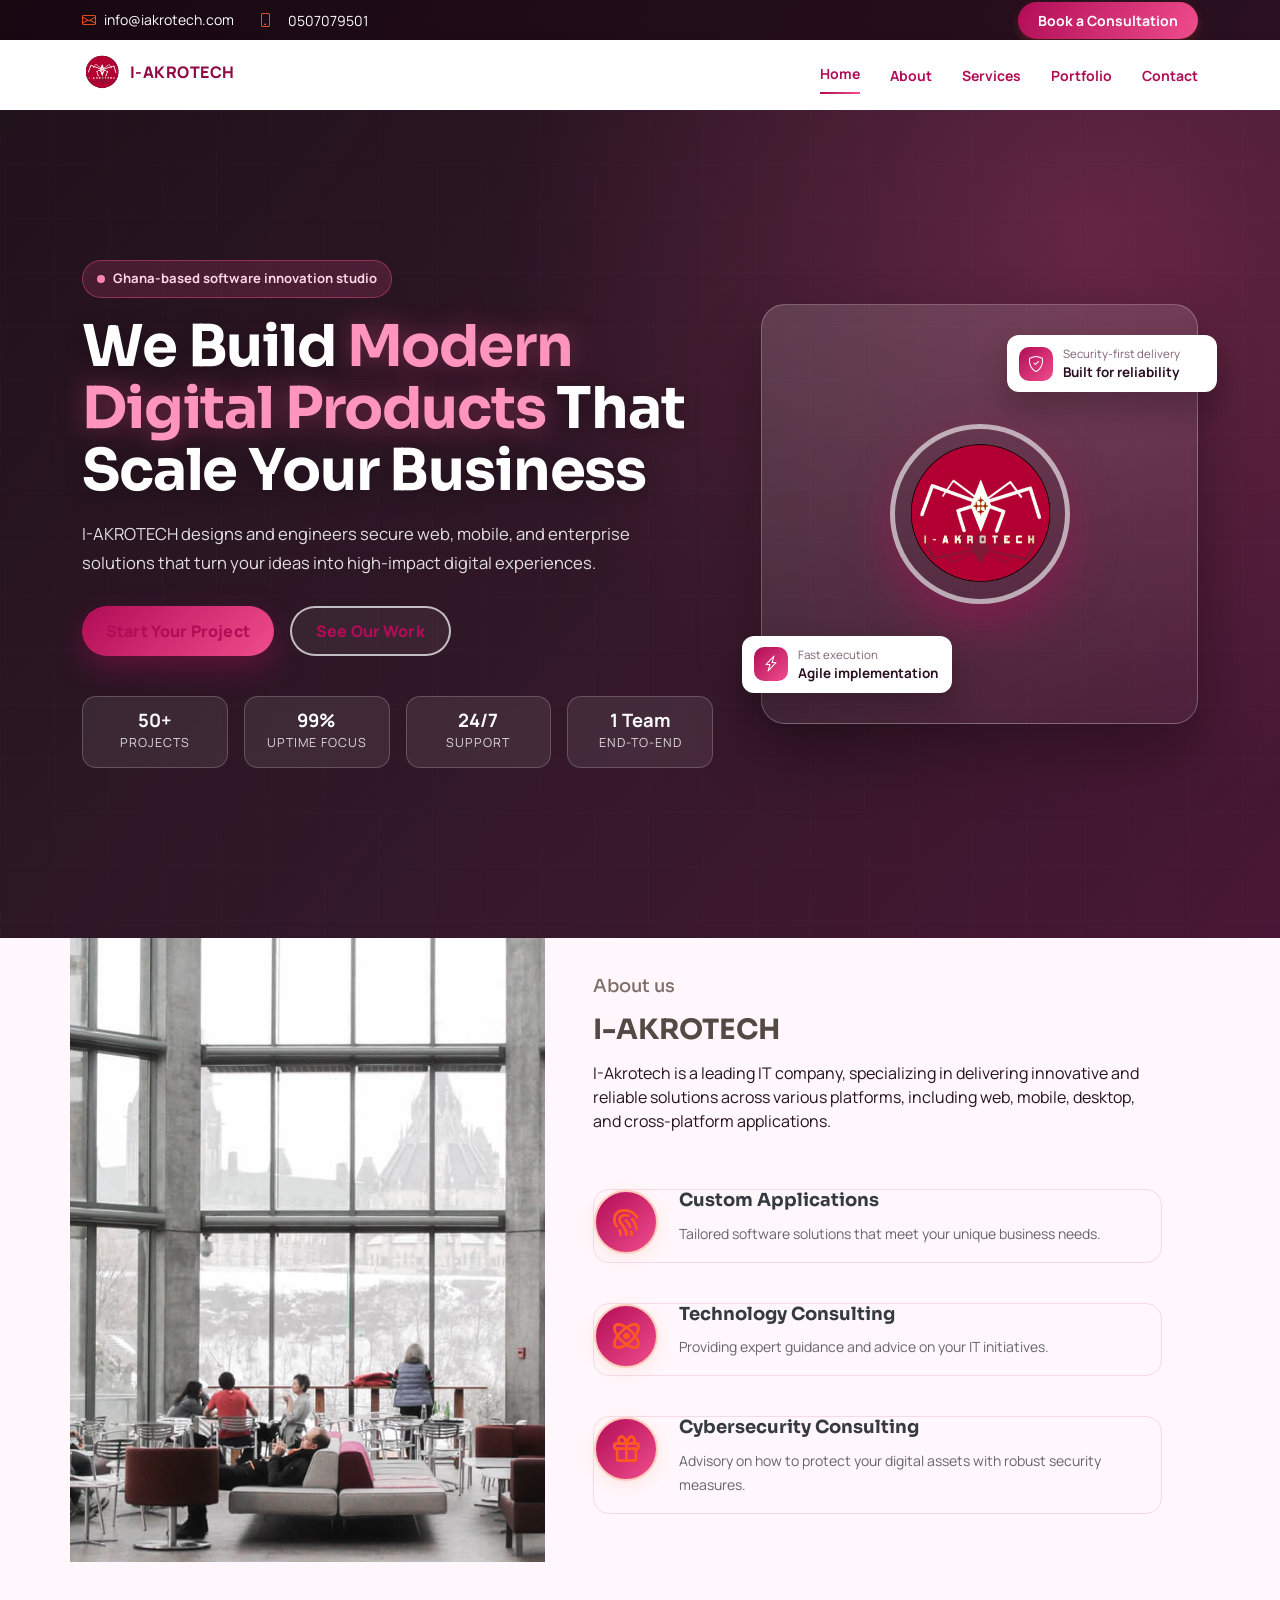
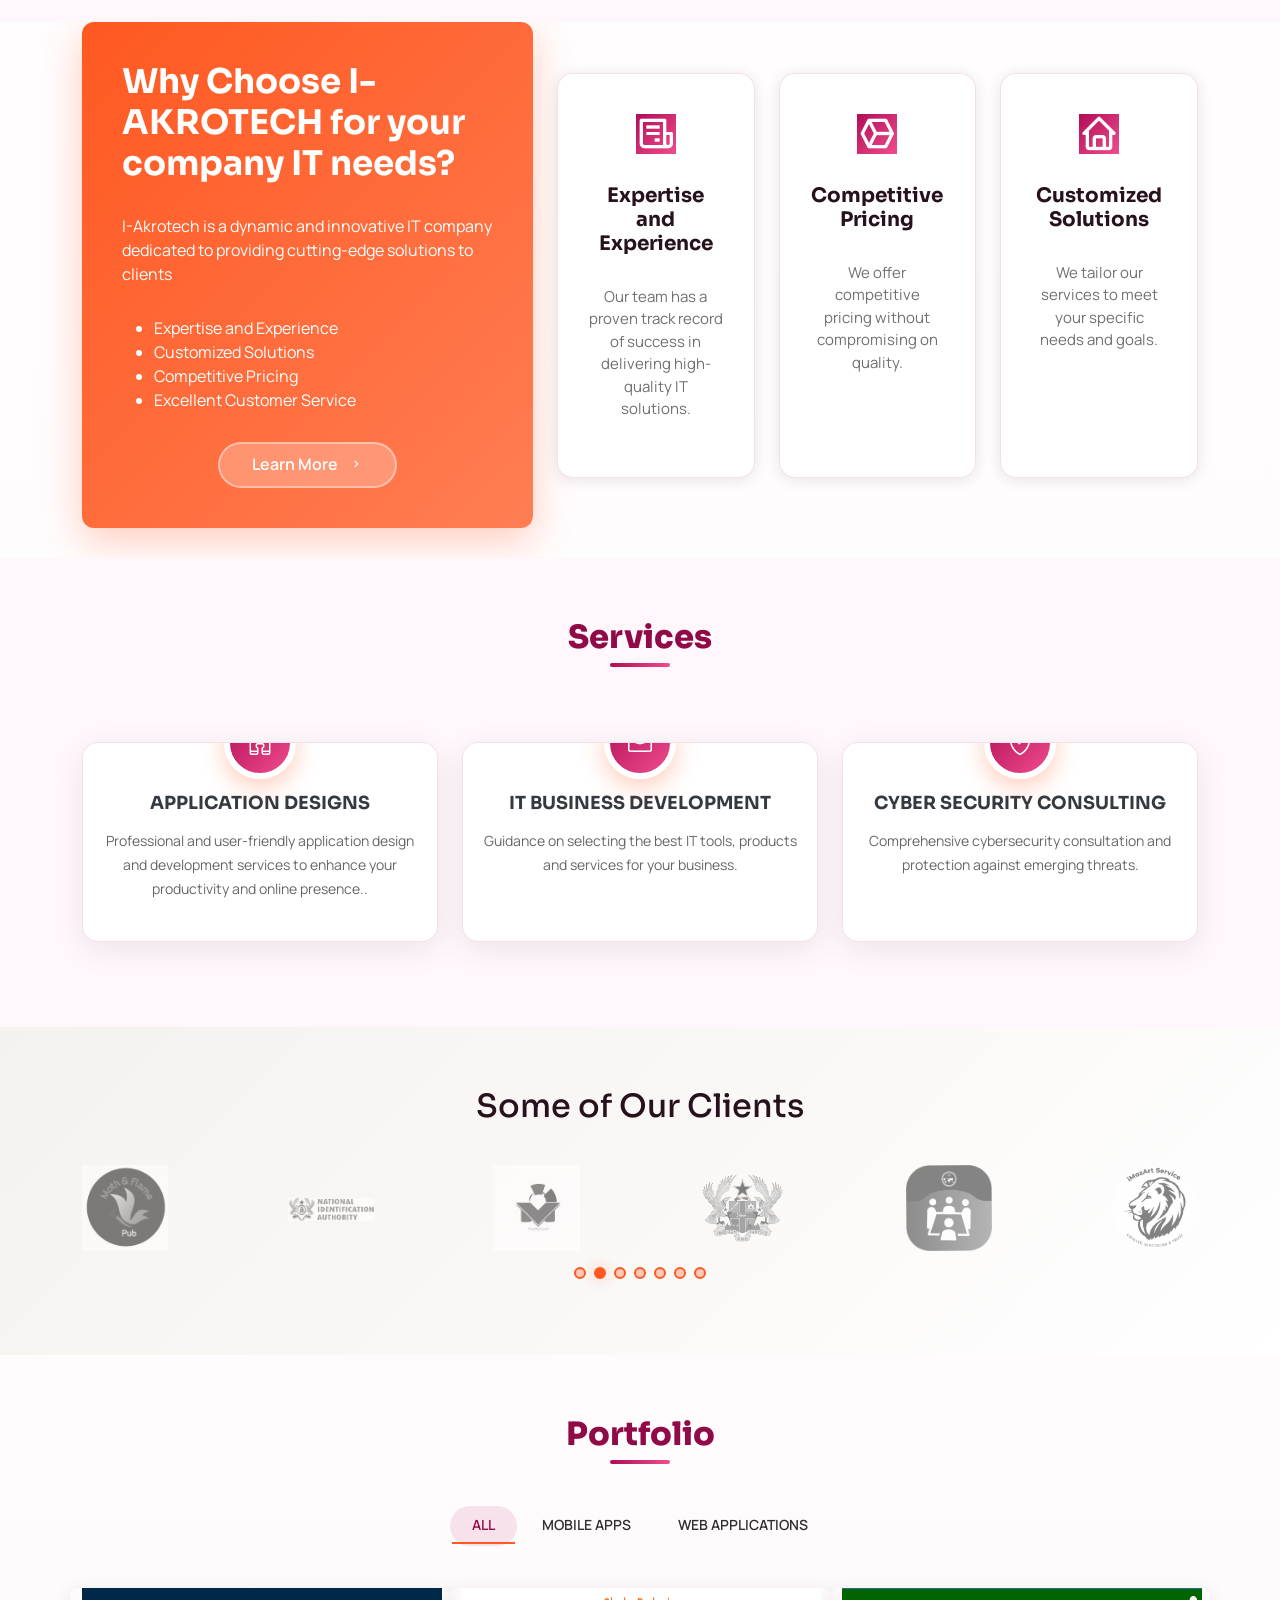
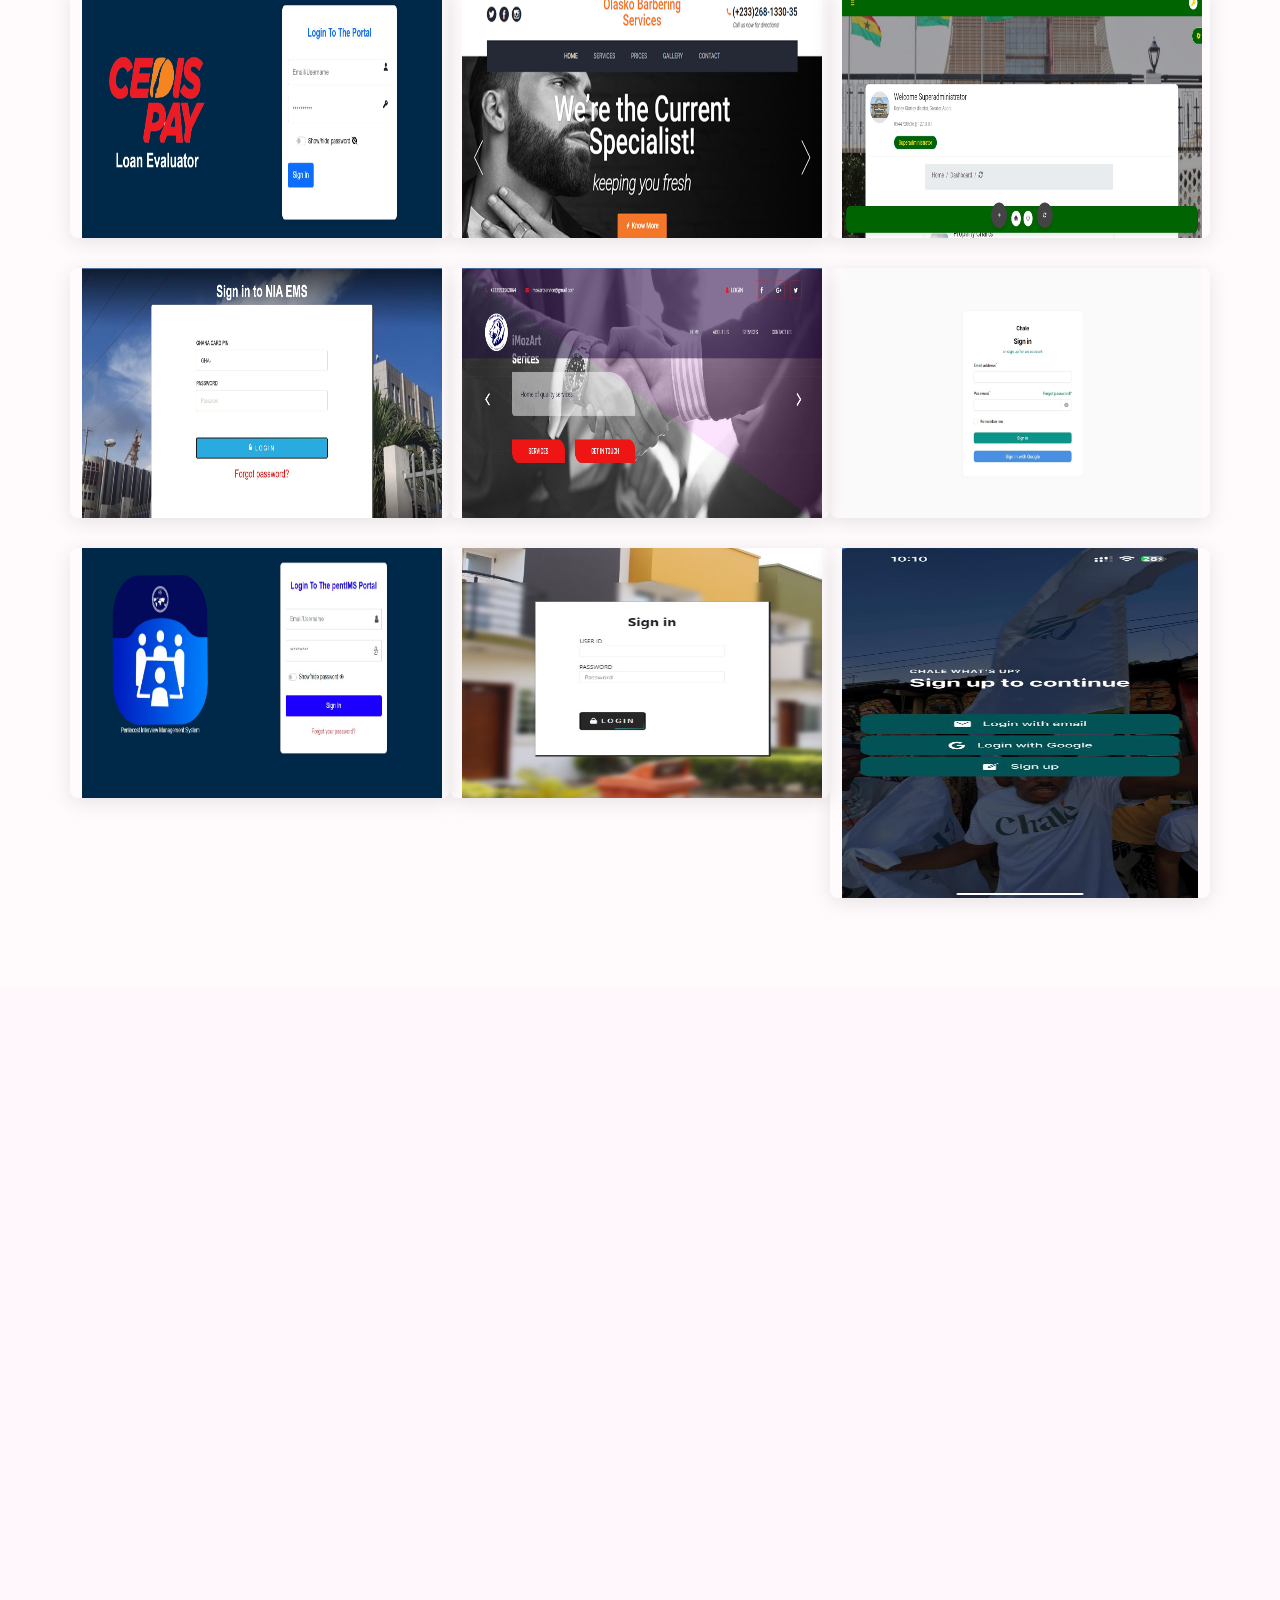
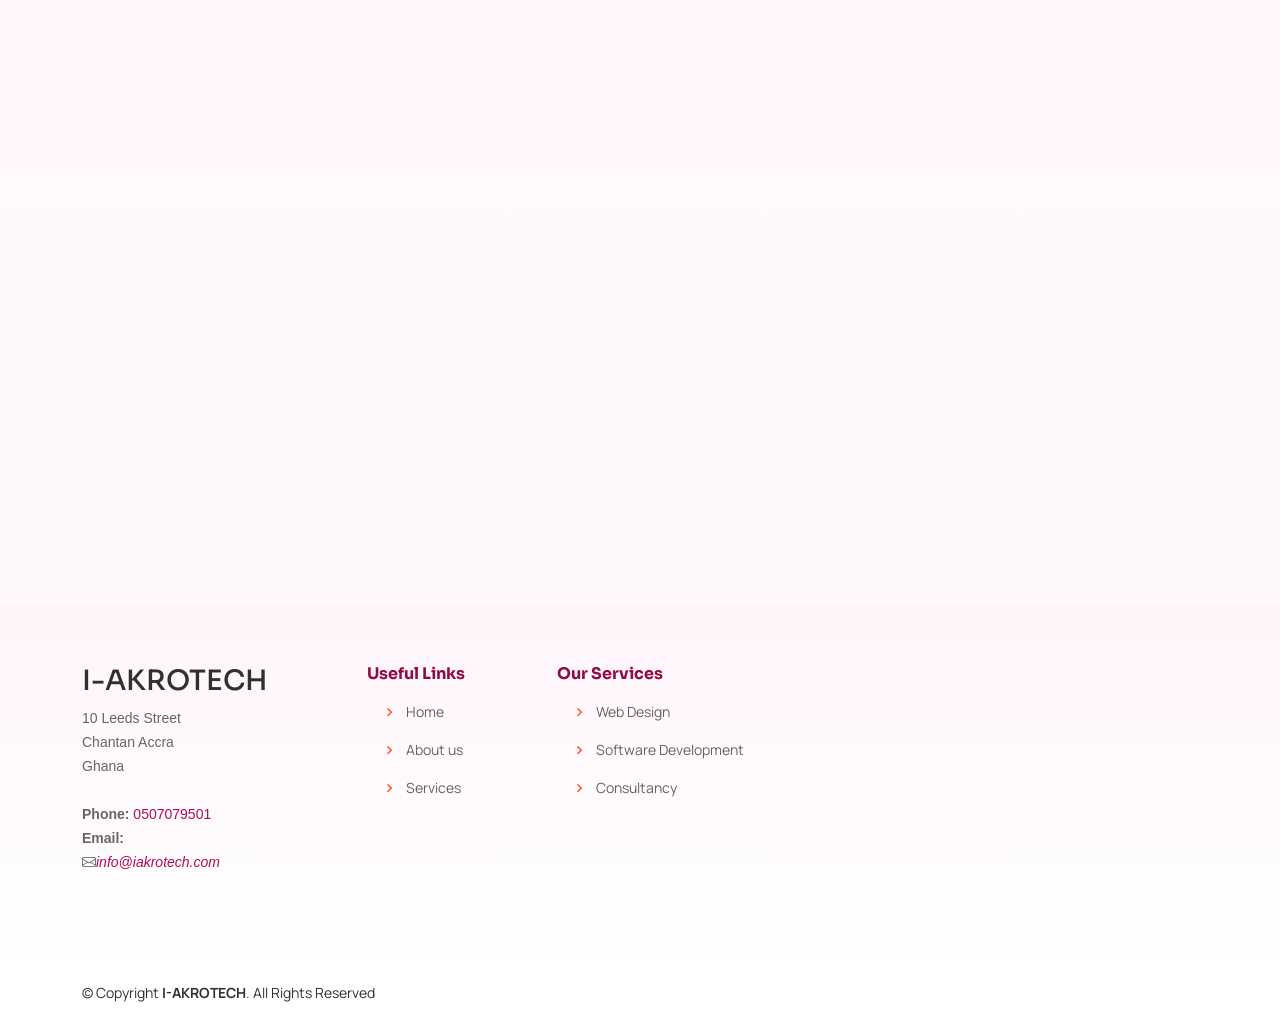
==== index.html @ 9f6668fe "branding upgrade" ====
<!DOCTYPE html>
<html lang="en">

<head>
  <meta charset="utf-8">
  <meta content="width=device-width, initial-scale=1.0" name="viewport">

  <title>I-AKROTECH LTD - Index</title>
  <meta content="" name="description">
  <meta content="" name="keywords">

  <!-- Favicons -->
  <link href="assets/img/favicon.png" rel="icon">
  <link href="assets/img/apple-touch-icon.png" rel="apple-touch-icon">

  <!-- Google Fonts -->
  <link rel="preconnect" href="https://fonts.googleapis.com">
  <link rel="preconnect" href="https://fonts.gstatic.com" crossorigin>
  <link href="https://fonts.googleapis.com/css2?family=Manrope:wght@400;500;600;700;800&family=Sora:wght@500;600;700;800&display=swap" rel="stylesheet">

  <!-- Vendor CSS Files -->
  <link href="assets/vendor/aos/aos.css" rel="stylesheet">
  <link href="assets/vendor/bootstrap/css/bootstrap.min.css" rel="stylesheet">
  <link href="assets/vendor/bootstrap-icons/bootstrap-icons.css" rel="stylesheet">
  <link href="assets/vendor/boxicons/css/boxicons.min.css" rel="stylesheet">
  <link href="assets/vendor/glightbox/css/glightbox.min.css" rel="stylesheet">
  <link href="assets/vendor/swiper/swiper-bundle.min.css" rel="stylesheet">

  <!-- Template Main CSS File -->
  <link href="assets/css/style.css?v=20260514" rel="stylesheet">

  <!-- =======================================================
  * Template Name: Flexor - v4.7.0
  * Template URL: https://bootstrapmade.com/flexor-free-multipurpose-bootstrap-template/
  * Author: BootstrapMade.com
  * License: https://bootstrapmade.com/license/
  ======================================================== -->
</head>

<body class="brand-theme">

  <!-- ======= Top Bar ======= -->
  <section id="topbar" class="d-flex align-items-center">
    <div class="container d-flex justify-content-center justify-content-md-between">
      <div class="contact-info d-flex align-items-center">
        <i class="bi bi-envelope d-flex align-items-center"><a href="mailto:info@iakrotech.com">info@iakrotech.com</a></i>
        <i class="bi bi-phone d-flex align-items-center ms-4"><span><a href="tel:0507079501">0507079501</a></span></i>
      </div>

      <div class="cta d-none d-md-flex align-items-center">
        <a href="#contact" class="scrollto">Book a Consultation</a>
      </div>
    </div>
  </section>

  <!-- ======= Header ======= -->
  <header id="header" class="d-flex align-items-center">
    <div class="container d-flex align-items-center justify-content-between">

      <div class="logo">
       <!--  <h1><a href="index.html">I-AKROTECH</a></h1> -->
        <!-- Uncomment below if you prefer to use an image logo -->
         <a href="index.html"><img src="assets/img/logo.png" alt="" class="img-fluid"> I-AKROTECH</a>
      </div>

      <nav id="navbar" class="navbar">
        <ul>
          <li><a class="nav-link scrollto active" href="#hero">Home</a></li>
          <li><a class="nav-link scrollto" href="#about">About</a></li>
          <li><a class="nav-link scrollto" href="#services">Services</a></li>
          <li><a class="nav-link scrollto " href="#portfolio">Portfolio</a></li>
         <!--  <li><a class="nav-link scrollto" href="#pricing">Pricing</a></li> -->
          <!-- <li><a href="blog.html">Blog</a></li> -->
          <!-- <li class="dropdown"><a href="#"><span>Drop Down</span> <i class="bi bi-chevron-down"></i></a>
            <ul>
              <li><a href="#">Drop Down 1</a></li>
              <li class="dropdown"><a href="#"><span>Deep Drop Down</span> <i class="bi bi-chevron-right"></i></a>
                <ul>
                  <li><a href="#">Deep Drop Down 1</a></li>
                  <li><a href="#">Deep Drop Down 2</a></li>
                  <li><a href="#">Deep Drop Down 3</a></li>
                  <li><a href="#">Deep Drop Down 4</a></li>
                  <li><a href="#">Deep Drop Down 5</a></li>
                </ul>
              </li>
              <li><a href="#">Drop Down 2</a></li>
              <li><a href="#">Drop Down 3</a></li>
              <li><a href="#">Drop Down 4</a></li>
            </ul>
          </li> -->
          <li><a class="nav-link scrollto" href="#contact">Contact</a></li>
        </ul>
        <i class="bi bi-list mobile-nav-toggle"></i>
      </nav><!-- .navbar -->

    </div>
  </header><!-- End Header -->

  <!-- ======= Hero Section ======= -->
  <section id="hero" class="hero-modern d-flex align-items-center">
    <div class="hero-grid"></div>
    <div class="container position-relative">
      <div class="row align-items-center g-5">
        <div class="col-lg-7" data-aos="fade-right" data-aos-duration="900">
          <span class="hero-badge"><span class="pulse-dot"></span> Ghana-based software innovation studio</span>
          <h1>We Build <span>Modern Digital Products</span> That Scale Your Business</h1>
          <p>
            I-AKROTECH designs and engineers secure web, mobile, and enterprise solutions that turn your ideas into high-impact digital experiences.
          </p>
          <div class="hero-actions d-flex flex-wrap gap-3">
            <a href="#contact" class="btn-hero btn-hero-primary scrollto">Start Your Project</a>
            <a href="#portfolio" class="btn-hero btn-hero-outline scrollto">See Our Work</a>
          </div>
          <div class="hero-stats row g-3 mt-4">
            <div class="col-6 col-md-3">
              <div class="hero-stat-card">
                <strong>50+</strong>
                <span>Projects</span>
              </div>
            </div>
            <div class="col-6 col-md-3">
              <div class="hero-stat-card">
                <strong>99%</strong>
                <span>Uptime Focus</span>
              </div>
            </div>
            <div class="col-6 col-md-3">
              <div class="hero-stat-card">
                <strong>24/7</strong>
                <span>Support</span>
              </div>
            </div>
            <div class="col-6 col-md-3">
              <div class="hero-stat-card">
                <strong>1 Team</strong>
                <span>End-to-End</span>
              </div>
            </div>
          </div>
        </div>
        <div class="col-lg-5" data-aos="fade-left" data-aos-duration="900" data-aos-delay="100">
          <div class="hero-visual">
            <img src="assets/img/logo.png" alt="I-AKROTECH Logo" class="hero-logo">
            <div class="hero-visual-card card-a">
              <i class="bi bi-shield-check"></i>
              <div>
                <small>Security-first delivery</small>
                <strong>Built for reliability</strong>
              </div>
            </div>
            <div class="hero-visual-card card-b">
              <i class="bi bi-lightning-charge"></i>
              <div>
                <small>Fast execution</small>
                <strong>Agile implementation</strong>
              </div>
            </div>
          </div>
        </div>
      </div>
    </div>
  </section><!-- End Hero -->

  <main id="main">

  <div class="hero-spacer"></div>
  <!-- ======= About Section ======= -->
  <section id="about" class="about section-bg">
      <div class="container">

        <div class="row">
          <div class="col-xl-5 col-lg-6 video-box d-flex justify-content-center align-items-stretch position-relative" data-aos="fade-right">
            <a href="javascript:void()" ></a>
          </div>

          <div class="col-xl-7 col-lg-6 icon-boxes d-flex flex-column align-items-stretch justify-content-center py-5 px-lg-5">
            <h4 data-aos="fade-up">About us</h4>
            <h3 data-aos="fade-up">I-AKROTECH</h3>
            <p data-aos="fade-up">I-Akrotech is a leading IT company, specializing in delivering innovative and reliable solutions across various platforms, including web, mobile, desktop, and cross-platform applications.
            </p>

            <div class="icon-box" data-aos="fade-up">
              <div class="icon"><i class="bx bx-fingerprint"></i></div>
              <h4 class="title"><a href="">Custom Applications</a></h4>
              <p class="description">Tailored software solutions that meet your unique business needs.</p>
            </div>

            <div class="icon-box" data-aos="fade-up" data-aos-delay="100">
              <div class="icon"><i class="bx bx-atom"></i></div>
              <h4 class="title"><a href="">Technology Consulting</a></h4>
              <p class="description">Providing expert guidance and advice on your IT initiatives.</p>
            </div>

            <div class="icon-box" data-aos="fade-up" data-aos-delay="200">
              <div class="icon"><i class="bx bx-gift"></i></div>
              <h4 class="title"><a href="">Cybersecurity Consulting</a></h4>
              <p class="description">Advisory on how to protect your digital assets with robust security measures.</p>
            </div>

            

          </div>
        </div>

      </div>
    </section><!-- End About Section -->

    <!-- ======= Why Us Section ======= -->
    <section id="why-us" class="why-us">
      <div class="container">

        <div class="row">
          <div class="col-xl-5 col-lg-6" data-aos="fade-up">
            <div class="content">
              <h3>Why Choose I-AKROTECH for your company IT needs?</h3>
              <p>
                I-Akrotech is a dynamic and innovative IT company dedicated to providing cutting-edge solutions to clients
                <ul>
                  <li>Expertise and Experience</li>
                  <li>Customized Solutions</li>
                  <li>Competitive Pricing</li>
                  <li>Excellent Customer Service</li>
                </ul>
              </p>
              <div class="text-center">
                <a href="#contact" class="more-btn">Learn More <i class="bx bx-chevron-right"></i></a>
              </div>
            </div>
          </div>
          <div class="col-xl-7 col-lg-6 d-flex">
            <div class="icon-boxes d-flex flex-column justify-content-center">
              <div class="row">
                <div class="col-xl-4 d-flex align-items-stretch" data-aos="fade-up" data-aos-delay="100">
                  <div class="icon-box mt-4 mt-xl-0">
                    <i class="bx bx-receipt"></i>
                    <h4>Expertise and Experience</h4>
                    <p>Our team has a proven track record of success in delivering high-quality IT solutions.</p>
                  </div>
                </div>
                <div class="col-xl-4 d-flex align-items-stretch" data-aos="fade-up" data-aos-delay="200">
                  <div class="icon-box mt-4 mt-xl-0">
                    <i class="bx bx-cube-alt"></i>
                    <h4>Competitive Pricing</h4>
                    <p>We offer competitive pricing without compromising on quality.</p>
                  </div>
                </div>
                <div class="col-xl-4 d-flex align-items-stretch" data-aos="fade-up" data-aos-delay="300">
                  <div class="icon-box mt-4 mt-xl-0">
                    <i class="bx bx-home"></i>
                    <h4>Customized Solutions</h4>
                    <p>We tailor our services to meet your specific needs and goals.</p>
                  </div>
                </div>
              </div>
            </div>
          </div>
        </div>

      </div>
    </section><!-- End Why Us Section -->

     <!-- ======= Services Section ======= -->
     <section id="services" class="services section-bg">
      <div class="container">

        <div class="section-title" data-aos="fade-up">
          <h2>Services</h2>
          
        </div>

        <div class="row">

        
        <div class="col-lg-4 col-md-6" data-aos="fade-up" data-aos-delay="500">
            <div class="icon-box">
              <div class="icon"><i class="bi bi-binoculars"></i></div>
              <h4 class="title"><a href="">Application Designs</a></h4>
              <p class="description"> Professional and user-friendly application design and development services to enhance your productivity and online presence.</b>.</p>
            </div>
          </div>
          
          <div class="col-lg-4 col-md-6" data-aos="fade-up" data-aos-delay="200">
            <div class="icon-box">
              <div class="icon"><i class="bi bi-briefcase"></i></div>
              <h4 class="title"><a href="">IT Business Development</a></h4>
             <p class="description">Guidance on selecting the best IT tools, products and services for your business.</p> 
            </div>
          </div>
          
          <div class="col-lg-4 col-md-6" data-aos="fade-up" data-aos-delay="100">
            <div class="icon-box">
              <div class="icon"><i class="bi bi-shield-check"></i></div>
              <h4 class="title"><a href="">Cyber Security Consulting</a></h4>
             <p class="description"> Comprehensive cybersecurity consultation and protection against emerging threats.</p> 
            </div>
          </div>
        </div>

      </div>
    </section><!-- End Services Section -->

    <!-- ======= Clients Section ======= -->
    <section id="clients" class="clients">
      <div class="container" data-aos="fade-up">
        <h2><center>Some of Our Clients</center></h2>
        <div class="clients-slider swiper" >
          <div class="swiper-wrapper align-items-center">
            <div class="swiper-slide"><img src="assets/img/clients/client-1.png" class="img-fluid" alt="Henrys Inn restaurant" title="Henrys Inn restaurant"></div>
            <div class="swiper-slide"><img src="assets/img/clients/client-2.jpg" class="img-fluid" alt="Moth & flame restaurant" title="Moth & flame restaurant"></div>
            <div class="swiper-slide"><img src="assets/img/clients/client-3.png" class="img-fluid" title="NIA" alt="NIA"></div>
            <div class="swiper-slide"><img src="assets/img/clients/client-4.jpg" class="img-fluid" alt="Mushke e-Commerce Platform" title="Mushke e-Commerce Platform"></div>
           <div class="swiper-slide"><img src="assets/img/clients/client-5.png" class="img-fluid" alt="Ministry of works and housing" title="Ministry of works and housing"></div>
             <div class="swiper-slide"><img src="assets/img/clients/client-6.png" class="img-fluid" alt="Church of pentecost" title="Church of pentecost"></div>
            <div class="swiper-slide"><img src="assets/img/clients/client-7.png" class="img-fluid" alt="" title="imozart services"></div>
            
          </div>
          <div class="swiper-pagination"></div>
        </div>

      </div>
    </section><!-- End Clients Section -->

   

    <!-- ======= Portfolio Section ======= -->
    <section id="portfolio" class="portfolio">
      <div class="container">

        <div class="section-title">
          <h2 data-aos="fade-up">Portfolio</h2>
         <!--  <p data-aos="fade-up">Magnam dolores commodi suscipit. Necessitatibus eius consequatur ex aliquid fuga eum quidem. Sit sint consectetur velit. Quisquam quos quisquam cupiditate. Et nemo qui impedit suscipit alias ea. Quia fugiat sit in iste officiis commodi quidem hic quas.</p> -->
        </div>

        <div class="row" data-aos="fade-up" data-aos-delay="100">
          <div class="col-lg-12 d-flex justify-content-center">
            <ul id="portfolio-flters">
              <li data-filter="*" class="filter-active">All</li>
              <li data-filter=".filter-app">Mobile Apps</li>
              <li data-filter=".filter-web">Web Applications</li>
            </ul>
          </div>
        </div>

        <div class="row portfolio-container" data-aos="fade-up" data-aos-delay="200">

          <div class="col-lg-4 col-md-6 portfolio-item filter-web" >
            <img src="assets/img/portfolio/cedispay.jpg" alt="" style="height: 250px;width: 360px;">
            <div class="portfolio-info">
              <h4>Cedis Pay Loan Evaluation System</h4>
              <p>Web</p>
              <a href="assets/img/portfolio/cedispay2.jpg" data-gallery="portfolioGallery" class="portfolio-lightbox preview-link" title="Cedis Pay Loan Evaluation System"><i class="bx bx-plus"></i></a>
              
            </div>
          </div>

          <div class="col-lg-4 col-md-6 portfolio-item filter-web">
            <img src="assets/img/portfolio/Olasko.png" alt="" style="height: 250px;width: 360px;">
            <div class="portfolio-info">
              <h4>Olasko Barbering shop</h4>
              <p>Web</p>
              <a href="assets/img/portfolio/Olasko.png" data-gallery="portfolioGallery" class="portfolio-lightbox preview-link" title="Olasko Barbering shop"><i class="bx bx-plus"></i></a>
              <a href="https://i-akrotech.github.io/cleanshave/" class="details-link" title="More Details"><i class="bx bx-link"></i></a>
            </div>
          </div>

          <div class="col-lg-4 col-md-6 portfolio-item filter-web">
            <img src="assets/img/portfolio/gobis2.jpg" alt="" style="height: 250px;width: 360px;">
            <div class="portfolio-info">
              <h4>Government Building Inventory System</h4>
              <p>Web</p>
              <a href="assets/img/portfolio/gobis.jpg" data-gallery="portfolioGallery" class="portfolio-lightbox preview-link" title="Government Building Inventory System"><i class="bx bx-plus"></i></a>
              
            </div>
          </div>

          <div class="col-lg-4 col-md-6 portfolio-item filter-web">
            <img src="assets/img/portfolio/nia.jpg" alt="" style="height: 250px;width: 360px;">
            <div class="portfolio-info">
              <h4>NIA Enterprise Management System</h4>
              <p>Web</p>
              <a href="assets/img/portfolio/nia2.jpg" data-gallery="portfolioGallery" class="portfolio-lightbox preview-link" title="NIA Enterprise Management System"><i class="bx bx-plus"></i></a>
              
            </div>
          </div>

          <div class="col-lg-4 col-md-6 portfolio-item filter-web">
            <img src="assets/img/portfolio/imozart.jpg" alt="" style="height: 250px;width: 360px;">
            <div class="portfolio-info">
              <h4>iMozArt Services</h4>
              <p>Web</p>
              <a href="assets/img/portfolio/imozart.jpg" data-gallery="portfolioGallery" class="portfolio-lightbox preview-link" title="Card 2"><i class="bx bx-plus"></i></a>
              
            </div>
          </div>

          <div class="col-lg-4 col-md-6 portfolio-item filter-web">
            <img src="assets/img/portfolio/chaleweb.jpeg" alt="" style="height: 250px;width: 360px;">
            <div class="portfolio-info">
              <h4>Chale Event Management App</h4>
              <p>Web</p>
              <a href="assets/img/portfolio/chaleweb2.jpeg" data-gallery="portfolioGallery" class="portfolio-lightbox preview-link" title="Chale Event Management App"><i class="bx bx-plus"></i></a>
              
            </div>
          </div>


          <div class="col-lg-4 col-md-6 portfolio-item filter-web">
            <img src="assets/img/portfolio/cop.jpg" alt="" style="height: 250px;width: 360px;">
            <div class="portfolio-info">
              <h4>Pentecost Interview Management System</h4>
              <p>Web</p>
              <a href="assets/img/portfolio/cop.jpg" data-gallery="portfolioGallery" class="portfolio-lightbox preview-link" title="Pentecost Interview Management System"><i class="bx bx-plus"></i></a>
              
            </div>
          </div>


          <div class="col-lg-4 col-md-6 portfolio-item filter-app">
            <img src="assets/img/portfolio/gobis_mobile.jpg" alt="" style="height: 250px;width: 360px;">
            <div class="portfolio-info">
              <h4>Government Building Inventory System</h4>
              <p>App</p>
              <a href="assets/img/portfolio/gobis_mobile2.jpg" data-gallery="portfolioGallery" class="portfolio-lightbox preview-link" title="Government Building Inventory System"><i class="bx bx-plus"></i></a>
              
            </div>
          </div>

          <div class="col-lg-4 col-md-6 portfolio-item filter-app">
            <img src="assets/img/portfolio/chalemobile3.jpeg" alt="" style="height: 350px;width: 100%;">
            <div class="portfolio-info">
              <h4>Chale Event Management App</h4>
              <p>App</p>
              <a href="assets/img/portfolio/chalemobile2.jpeg" data-gallery="portfolioGallery" class="portfolio-lightbox preview-link" title="Chale Event Management App"><i class="bx bx-plus"></i></a>
             </div>
          </div>

        </div>

      </div>
    </section><!-- End Portfolio Section -->

    

    <!-- ======= F.A.Q Section ======= -->
    <section id="faq" class="faq section-bg">
      <div class="container">

        <div class="section-title">
          <h2 data-aos="fade-up">F.A.Q</h2>
          
        </div>

        <div class="faq-list">
          <ul>
            <li data-aos="fade-up">
              <i class="bx bx-help-circle icon-help"></i> <a data-bs-toggle="collapse" class="collapse" data-bs-target="#faq-list-1">Who we are, I-AKROTECH? <i class="bx bx-chevron-down icon-show"></i><i class="bx bx-chevron-up icon-close"></i></a>
              <div id="faq-list-1" class="collapse show" data-bs-parent=".faq-list">
                <p>
                I-Akrotech is a leading software development company based in Ghana, specializing in delivering innovative and reliable solutions across various platforms, including web, mobile, desktop, and cross-platform applications. We are committed to providing cutting-edge technology solutions that empower businesses and individuals alike.
                </p>
              </div>
            </li>

            <li data-aos="fade-up" data-aos-delay="100">
              <i class="bx bx-help-circle icon-help"></i> <a data-bs-toggle="collapse" data-bs-target="#faq-list-2" class="collapsed">Why Choose I-AKROTECH for your company IT needs? <i class="bx bx-chevron-down icon-show"></i><i class="bx bx-chevron-up icon-close"></i></a>
              <div id="faq-list-2" class="collapse" data-bs-parent=".faq-list">
                <p>
                Choosing I-Akrotech means partnering with a team of experienced professionals who are dedicated to your success. Here's why you should consider us:
                <ul>
                  <li><b>Expertise:</b> Our team has extensive experience in various IT fields, including cybersecurity, software development, and cloud solutions.</li>
                  <li><b>Customization:</b> We tailor our solutions to meet your unique business needs, ensuring that you get the most out of your technology investment.</li>
                  <li><b>Reliability:</b> We are committed to delivering high-quality, reliable solutions that exceed your expectations.</li>
                  <li><b>Innovation:</b> We stay up-to-date with the latest technology trends to provide you with innovative solutions.</li>
                  <li><b>Customer Satisfaction:</b> Our customer-centric approach ensures that your needs are always our top priority.</li>
                </ul>
              </p>
               
              </div>
            </li>

            <li data-aos="fade-up" data-aos-delay="400">
              <i class="bx bx-help-circle icon-help"></i> <a data-bs-toggle="collapse" data-bs-target="#faq-list-3" class="collapsed">What services do you offer? <i class="bx bx-chevron-down icon-show"></i><i class="bx bx-chevron-up icon-close"></i></a>
              <div id="faq-list-3" class="collapse" data-bs-parent=".faq-list">
                <p>
                We offer a wide range of IT services, including:
                <ul>
                  <li><b>Software Development:</b> Custom web, mobile, desktop, and cross-platform applications.</li>
                  <li><b>IT Consulting:</b> Expert advice on IT strategy, infrastructure, and project management.</li>
                  <li><b>Cybersecurity Consulting:</b> Security assessments and and advisory on security measures.</li>
                  
                </ul>
                </p>
              </div>
            </li>

            <li data-aos="fade-up">
              <i class="bx bx-help-circle icon-help"></i> <a data-bs-toggle="collapse" class="collapsed" data-bs-target="#faq-list-4">What is your approach to project management?<i class="bx bx-chevron-down icon-show"></i><i class="bx bx-chevron-up icon-close"></i></a>
              <div id="faq-list-4" class="collapse" data-bs-parent=".faq-list">
                <p>
                We use an agile methodology to manage our projects, which allows for flexibility, adaptability, and continuous improvement. We work closely with our clients to ensure that their needs and expectations are met throughout the project lifecycle.
                </p>
              </div>
            </li>

            <li data-aos="fade-up">
              <i class="bx bx-help-circle icon-help"></i> <a data-bs-toggle="collapse" class="collapsed" data-bs-target="#faq-list-5">Do you offer maintenance and support services after project completion?<i class="bx bx-chevron-down icon-show"></i><i class="bx bx-chevron-up icon-close"></i></a>
              <div id="faq-list-5" class="collapse" data-bs-parent=".faq-list">
                <p>
                Yes, we offer ongoing maintenance and support services to ensure the continued success of your IT solutions.
                </p>
              </div>
            </li>

            <li data-aos="fade-up">
              <i class="bx bx-help-circle icon-help"></i> <a data-bs-toggle="collapse" class="collapsed" data-bs-target="#faq-list-6">What are your payment terms?<i class="bx bx-chevron-down icon-show"></i><i class="bx bx-chevron-up icon-close"></i></a>
              <div id="faq-list-6" class="collapse" data-bs-parent=".faq-list">
                <p>
                Our payment terms vary depending on the project and client preferences. Please contact us for more information.
                </p>
              </div>
            </li>

          </ul>
        </div>

      </div>
    </section><!-- End F.A.Q Section -->

    <!-- ======= Contact Section ======= -->
    <section id="contact" class="contact">
      <div class="container">

        <div class="section-title">
          <h2 data-aos="fade-up">Contact</h2>
          <!-- <p data-aos="fade-up">Magnam dolores commodi suscipit. Necessitatibus eius consequatur ex aliquid fuga eum quidem. Sit sint consectetur velit. Quisquam quos quisquam cupiditate. Et nemo qui impedit suscipit alias ea. Quia fugiat sit in iste officiis commodi quidem hic quas.</p> -->
        </div>

        <div class="row justify-content-center">

          <div class="col-xl-3 col-lg-4 mt-4" data-aos="fade-up">
            <div class="info-box">
              <i class="bx bx-map"></i>
              <h3>Our Address</h3>
              <p>10 Leeds Street, Chantan Accra-Ghana</p>
            </div>
          </div>

          <div class="col-xl-3 col-lg-4 mt-4" data-aos="fade-up" data-aos-delay="100">
            <div class="info-box">
              <i class="bx bx-envelope"></i>
              <h3>Email Us</h3>
              <p>&nbsp</p>
              <p><a href="mailto:info@iakrotech.com">info@iakrotech.com</a></p>
            </div>
          </div>
          <div class="col-xl-3 col-lg-4 mt-4" data-aos="fade-up" data-aos-delay="200">
            <div class="info-box">
              <i class="bx bx-phone-call"></i>
              <h3>Call Us</h3>
              <p><a href="tel:0507079501">0507079501</a></p> 
            </div>
          </div>
        </div>


      </div>
    </section><!-- End Contact Section -->

  </main><!-- End #main -->

  <!-- ======= Footer ======= -->
  <footer id="footer">

    <div class="footer-top">
      <div class="container">
        <div class="row">

          <div class="col-lg-3 col-md-6 footer-contact">
            <h3>I-AKROTECH</h3>
            <p>
              10 Leeds Street <br>
              Chantan Accra<br>
              Ghana <br><br>
              <strong>Phone:</strong> <a href="tel:0507079501">0507079501</a><br>
              <strong>Email:</strong> <i class="bi bi-envelope d-flex align-items-center"><a href="mailto:info@iakrotech.com">info@iakrotech.com</a></i><br>
            </p>
          </div>

          <div class="col-lg-2 col-md-6 footer-links">
            <h4>Useful Links</h4>
            <ul>
              <li><i class="bx bx-chevron-right"></i> <a href="#">Home</a></li>
              <li><i class="bx bx-chevron-right"></i> <a href="#about">About us</a></li>
              <li><i class="bx bx-chevron-right"></i> <a href="#services">Services</a></li>
              <!-- <li><i class="bx bx-chevron-right"></i> <a href="#">Terms of service</a></li>
              <li><i class="bx bx-chevron-right"></i> <a href="#">Privacy policy</a></li> -->
            </ul>
          </div>

          <div class="col-lg-3 col-md-6 footer-links">
            <h4>Our Services</h4>
            <ul>
              <li><i class="bx bx-chevron-right"></i> <a href="#services">Web Design</a></li>
              <li><i class="bx bx-chevron-right"></i> <a href="#services">Software Development</a></li>
              <li><i class="bx bx-chevron-right"></i> <a href="#services">Consultancy</a></li>
            </ul>
          </div>


        </div>
      </div>
    </div>

    <div class="container d-lg-flex py-4">

      <div class="me-lg-auto text-center text-lg-start">
        <div class="copyright">
          &copy; Copyright <strong><span>I-AKROTECH</span></strong>. All Rights Reserved
        </div>
        <div class="credits">
          <!-- All the links in the footer should remain intact. -->
          <!-- You can delete the links only if you purchased the pro version. -->
          <!-- Licensing information: https://bootstrapmade.com/license/ -->
          <!-- Purchase the pro version with working PHP/AJAX contact form: https://bootstrapmade.com/flexor-free-multipurpose-bootstrap-template/ -->
          <!-- Designed by <a href="https://bootstrapmade.com/">BootstrapMade</a> -->
        </div>
      </div>
    </div>
  </footer><!-- End Footer -->

  <a href="#" class="back-to-top d-flex align-items-center justify-content-center"><i class="bi bi-arrow-up-short"></i></a>

  <!-- Vendor JS Files -->
  <script src="assets/vendor/aos/aos.js"></script>
  <script src="assets/vendor/bootstrap/js/bootstrap.bundle.min.js"></script>
  <script src="assets/vendor/glightbox/js/glightbox.min.js"></script>
  <script src="assets/vendor/isotope-layout/isotope.pkgd.min.js"></script>
  <script src="assets/vendor/swiper/swiper-bundle.min.js"></script>
  <script src="assets/vendor/php-email-form/validate.js"></script>

  <!-- Template Main JS File -->
  <script src="assets/js/main.js?v=20260514"></script>

</body>

</html>
---- assets/css/style.css ----
/**
* Template Name: Flexor - v4.7.0
* Template URL: https://bootstrapmade.com/flexor-free-multipurpose-bootstrap-template/
* Author: BootstrapMade.com
* License: https://bootstrapmade.com/license/
*/

/*--------------------------------------------------------------
# Modern Animations
--------------------------------------------------------------*/
@keyframes fadeInUp {
  from {
    opacity: 0;
    transform: translateY(30px);
  }
  to {
    opacity: 1;
    transform: translateY(0);
  }
}

@keyframes slideInRight {
  from {
    opacity: 0;
    transform: translateX(-50px);
  }
  to {
    opacity: 1;
    transform: translateX(0);
  }
}

@keyframes pulse {
  0%, 100% {
    opacity: 1;
  }
  50% {
    opacity: 0.7;
  }
}

@keyframes scaleIn {
  from {
    opacity: 0;
    transform: scale(0.95);
  }
  to {
    opacity: 1;
    transform: scale(1);
  }
}

@keyframes shimmer {
  0% {
    background-position: -1000px 0;
  }
  100% {
    background-position: 1000px 0;
  }
}

@keyframes glow {
  0%, 100% {
    box-shadow: 0 0 5px rgba(255, 88, 33, 0.3);
  }
  50% {
    box-shadow: 0 0 20px rgba(255, 88, 33, 0.6);
  }
}

/*--------------------------------------------------------------
# General
--------------------------------------------------------------*/
body {
  font-family: "Open Sans", sans-serif;
  color: #313030;
  scroll-behavior: smooth;
}

a {
  color: #ff5821;
  text-decoration: none;
  transition: all 0.3s ease-in-out;
}

a:hover {
  color: #ff7e54;
  text-decoration: none;
  transform: translateY(-2px);
}

h1, h2, h3, h4, h5, h6 {
  font-family: "Raleway", sans-serif;
  animation: fadeInUp 0.8s ease-out;
}

/*--------------------------------------------------------------
# Back to top button
--------------------------------------------------------------*/
.back-to-top {
  position: fixed;
  visibility: hidden;
  opacity: 0;
  right: 15px;
  bottom: 15px;
  z-index: 996;
  background: linear-gradient(135deg, #ff5821, #ff7e54);
  width: 40px;
  height: 40px;
  border-radius: 8px;
  transition: all 0.4s cubic-bezier(0.23, 1, 0.320, 1);
  box-shadow: 0 4px 15px rgba(255, 88, 33, 0.3);
}
.back-to-top i {
  font-size: 28px;
  color: #fff;
  line-height: 0;
}
.back-to-top:hover {
  background: linear-gradient(135deg, #ff7e54, #ff5821);
  color: #fff;
  transform: translateY(-3px);
  box-shadow: 0 8px 25px rgba(255, 88, 33, 0.5);
}
.back-to-top.active {
  visibility: visible;
  opacity: 1;
}

/*--------------------------------------------------------------
# Disable aos animation delay on mobile devices
--------------------------------------------------------------*/
@media screen and (max-width: 768px) {
  [data-aos-delay] {
    transition-delay: 0 !important;
  }
}
/*--------------------------------------------------------------
# Top Bar
--------------------------------------------------------------*/
#topbar {
  background: linear-gradient(135deg, #39312f 0%, #4a3f3c 100%);
  font-size: 14px;
  padding: 0;
  color: rgba(255, 255, 255, 0.85);
  height: 40px;
  box-shadow: 0 2px 10px rgba(0, 0, 0, 0.1);
}
#topbar .contact-info i {
  font-style: normal;
  color: #ff5821;
  transition: all 0.3s ease;
}
#topbar .contact-info i a, #topbar .contact-info i span {
  padding-left: 8px;
  color: #fff;
  transition: all 0.3s ease;
}
#topbar .contact-info i a {
  line-height: 0;
  transition: 0.3s;
}
#topbar .contact-info i a:hover {
  color: #ff5821;
  transform: translateX(2px);
}
#topbar .cta a {
  color: #fff;
  background: linear-gradient(135deg, #ff5821, #ff7e54);
  padding: 8px 20px;
  display: inline-block;
  transition: all 0.4s cubic-bezier(0.23, 1, 0.320, 1);
  border-radius: 4px;
  box-shadow: 0 4px 10px rgba(255, 88, 33, 0.2);
}
#topbar .cta a:hover {
  background: linear-gradient(135deg, #ff7e54, #ff5821);
  transform: translateY(-2px);
  box-shadow: 0 6px 20px rgba(255, 88, 33, 0.3);
}

/*--------------------------------------------------------------
# Header
--------------------------------------------------------------*/
#header {
  height: 70px;
  transition: all 0.5s cubic-bezier(0.23, 1, 0.320, 1);
  z-index: 997;
  background: #fff;
  box-shadow: 0 2px 15px rgba(0, 0, 0, 0.05);
}
#header.header-fixed {
  box-shadow: 0 8px 32px rgba(0, 0, 0, 0.15);
}
#header .logo h1 {
  font-size: 28px;
  margin: 0;
  line-height: 0;
  font-weight: 700;
  font-family: "Open Sans", sans-serif;
}
#header .logo h1 a, #header .logo h1 a:hover {
  color: #635551;
  text-decoration: none;
  transition: all 0.3s ease;
}

#header .logo h1 a:hover {
  color: #ff5821;
}

#header .logo img {
  padding: 0;
  margin: 0;
  max-height: 40px;
  transition: all 0.3s ease;
}

#header .logo:hover img {
  filter: drop-shadow(0 4px 10px rgba(255, 88, 33, 0.3));
  transform: scale(1.05);
}

.scrolled-offset {
  margin-top: 70px;
}

#main {
  z-index: 3;
}

/*--------------------------------------------------------------
# Navigation Menu
--------------------------------------------------------------*/
/**
* Desktop Navigation 
*/
.navbar {
  padding: 0;
}
.navbar ul {
  margin: 0;
  padding: 0;
  display: flex;
  list-style: none;
  align-items: center;
}
.navbar li {
  position: relative;
}
.navbar a, .navbar a:focus {
  display: flex;
  align-items: center;
  justify-content: space-between;
  padding: 10px 0 10px 30px;
  font-size: 14px;
  font-family: "Poppins", sans-serif;
  color: #635551;
  white-space: nowrap;
  transition: all 0.4s cubic-bezier(0.23, 1, 0.320, 1);
  position: relative;
}

.navbar a::after {
  content: '';
  position: absolute;
  bottom: 0;
  left: 30px;
  width: 0;
  height: 2px;
  background: linear-gradient(to right, #ff5821, #ff7e54);
  transition: width 0.4s ease;
}

.navbar a:hover::after, .navbar .active::after {
  width: calc(100% - 30px);
}

.navbar a i, .navbar a:focus i {
  font-size: 12px;
  line-height: 0;
  margin-left: 5px;
}
.navbar a:hover, .navbar .active, .navbar .active:focus, .navbar li:hover > a {
  color: #ff5821;
  transform: translateY(-2px);
}
.navbar .getstarted, .navbar .getstarted:focus {
  background: linear-gradient(135deg, #ff5821, #ff7e54);
  padding: 10px 24px;
  margin-left: 30px;
  border-radius: 25px;
  color: #fff;
  box-shadow: 0 4px 15px rgba(255, 88, 33, 0.3);
  transition: all 0.4s ease;
}
.navbar .getstarted:hover, .navbar .getstarted:focus:hover {
  color: #fff;
  background: linear-gradient(135deg, #ff7e54, #ff5821);
  transform: translateY(-3px);
  box-shadow: 0 8px 25px rgba(255, 88, 33, 0.5);
}
.navbar .dropdown ul {
  display: block;
  position: absolute;
  left: 14px;
  top: calc(100% + 30px);
  margin: 0;
  padding: 10px 0;
  z-index: 99;
  opacity: 0;
  visibility: hidden;
  background: #fff;
  box-shadow: 0px 0px 30px rgba(127, 137, 161, 0.25);
  transition: 0.3s;
  border-radius: 4px;
}
.navbar .dropdown ul li {
  min-width: 200px;
}
.navbar .dropdown ul a {
  padding: 10px 20px;
}
.navbar .dropdown ul a i {
  font-size: 12px;
}
.navbar .dropdown ul a:hover, .navbar .dropdown ul .active:hover, .navbar .dropdown ul li:hover > a {
  color: #ff5821;
}
.navbar .dropdown:hover > ul {
  opacity: 1;
  top: 100%;
  visibility: visible;
}
.navbar .dropdown .dropdown ul {
  top: 0;
  left: calc(100% - 30px);
  visibility: hidden;
}
.navbar .dropdown .dropdown:hover > ul {
  opacity: 1;
  top: 0;
  left: 100%;
  visibility: visible;
}
@media (max-width: 1366px) {
  .navbar .dropdown .dropdown ul {
    left: -90%;
  }
  .navbar .dropdown .dropdown:hover > ul {
    left: -100%;
  }
}

/**
* Mobile Navigation 
*/
.mobile-nav-toggle {
  color: #473d3a;
  font-size: 28px;
  cursor: pointer;
  display: none;
  line-height: 0;
  transition: 0.5s;
}
.mobile-nav-toggle.bi-x {
  color: #fff;
}

@media (max-width: 991px) {
  .mobile-nav-toggle {
    display: block;
  }

  .navbar ul {
    display: none;
  }
}
.navbar-mobile {
  position: fixed;
  overflow: hidden;
  top: 0;
  right: 0;
  left: 0;
  bottom: 0;
  background: rgba(43, 37, 35, 0.9);
  transition: 0.3s;
  z-index: 999;
}
.navbar-mobile .mobile-nav-toggle {
  position: absolute;
  top: 15px;
  right: 15px;
}
.navbar-mobile ul {
  display: block;
  position: absolute;
  top: 55px;
  right: 15px;
  bottom: 15px;
  left: 15px;
  padding: 10px 0;
  border-radius: 10px;
  background-color: #fff;
  overflow-y: auto;
  transition: 0.3s;
}
.navbar-mobile a, .navbar-mobile a:focus {
  padding: 10px 20px;
  font-size: 15px;
  color: #473d3a;
}
.navbar-mobile a:hover, .navbar-mobile .active, .navbar-mobile li:hover > a {
  color: #ff5821;
}
.navbar-mobile .getstarted, .navbar-mobile .getstarted:focus {
  margin: 15px;
}
.navbar-mobile .dropdown ul {
  position: static;
  display: none;
  margin: 10px 20px;
  padding: 10px 0;
  z-index: 99;
  opacity: 1;
  visibility: visible;
  background: #fff;
  box-shadow: 0px 0px 30px rgba(127, 137, 161, 0.25);
}
.navbar-mobile .dropdown ul li {
  min-width: 200px;
}
.navbar-mobile .dropdown ul a {
  padding: 10px 20px;
}
.navbar-mobile .dropdown ul a i {
  font-size: 12px;
}
.navbar-mobile .dropdown ul a:hover, .navbar-mobile .dropdown ul .active:hover, .navbar-mobile .dropdown ul li:hover > a {
  color: #ff5821;
}
.navbar-mobile .dropdown > .dropdown-active {
  display: block;
}

/*--------------------------------------------------------------
# Hero Section
--------------------------------------------------------------*/
#hero {
  width: 100%;
  height: 60vh;
  background: url("../img/hero-bg.jpg") center center;
  background-size: cover;
  position: relative;
  z-index: 1;
  padding: 0;
  margin-bottom: -120px;
  display: flex;
  align-items: center;
  justify-content: center;
}
#hero:before {
  content: "";
  background: linear-gradient(135deg, rgba(0, 0, 0, 0.5), rgba(255, 88, 33, 0.3));
  position: absolute;
  bottom: 0;
  top: 0;
  left: 0;
  right: 0;
  animation: gradientShift 8s ease infinite;
}

@keyframes gradientShift {
  0%, 100% {
    background: linear-gradient(135deg, rgba(0, 0, 0, 0.5), rgba(255, 88, 33, 0.3));
  }
  50% {
    background: linear-gradient(135deg, rgba(0, 0, 0, 0.4), rgba(255, 88, 33, 0.4));
  }
}

#hero .container {
  z-index: 2;
  text-align: center;
  animation: fadeInUp 1s ease-out;
}
#hero h1 {
  margin: 0 0 10px 0;
  font-size: 48px;
  font-weight: 700;
  line-height: 56px;
  color: #fff;
  animation: fadeInUp 1s ease-out both;
  text-shadow: 0 4px 20px rgba(0, 0, 0, 0.3);
  letter-spacing: 1px;
}
#hero h2 {
  color: #eee;
  margin-bottom: 50px;
  font-size: 24px;
  animation: fadeInUp 1.2s ease-out both;
  text-shadow: 0 2px 10px rgba(0, 0, 0, 0.3);
}
#hero .get-started-icon {
  font-size: 24px;
  background: linear-gradient(135deg, #ff5821, #ff7e54);
  padding: 14px;
  color: #fff;
  border-radius: 50px;
  position: relative;
  z-index: 5;
  box-shadow: 0 8px 25px rgba(255, 88, 33, 0.4);
  animation: pulse 2s infinite;
  transition: all 0.3s ease;
}
#hero .get-started-icon:hover {
  transform: scale(1.1);
  box-shadow: 0 12px 40px rgba(255, 88, 33, 0.6);
}
#hero .btn-get-started {
  font-family: "Raleway", sans-serif;
  font-weight: 400;
  font-size: 16px;
  letter-spacing: 1px;
  display: inline-block;
  transition: all 0.5s cubic-bezier(0.23, 1, 0.320, 1);
  margin-left: -10px;
  padding: 10px 28px 10px 28px;
  color: #fff;
  background: linear-gradient(135deg, rgba(88, 75, 72, 0.9), rgba(100, 87, 84, 0.9));
  border-radius: 0 50px 50px 0;
  position: relative;
  z-index: 4;
  animation: fadeInUp 1.4s ease-out both;
}
#hero .btn-get-started:hover {
  background: linear-gradient(135deg, #ff5821, #ff7e54);
  transform: translateY(-3px);
  box-shadow: 0 8px 25px rgba(255, 88, 33, 0.4);
}
@media (min-width: 1024px) {
  #hero {
    background-attachment: fixed;
  }
}
@media (min-width: 1024px) {
  #hero {
    background-attachment: fixed;
  }
}
@media (max-width: 1024px), (max-height: 768px) {
  #hero {
    margin-bottom: -150px;
    height: 80vh;
  }
}
@media (max-width: 768px) {
  #hero {
    height: 80vh;
  }
  #hero h1 {
    font-size: 28px;
    line-height: 36px;
  }
  #hero h2 {
    font-size: 18px;
    line-height: 24px;
    margin-bottom: 30px;
  }
}
@media (max-height: 640px) {
  #hero {
    height: 120vh;
  }
}

/*--------------------------------------------------------------
# Sections General
--------------------------------------------------------------*/
section {
  padding: 60px 0;
  overflow: hidden;
}

.section-bg {
  background-color: #fff9f7;
}

.section-title {
  text-align: center;
  padding-bottom: 30px;
}
.section-title h2 {
  font-size: 32px;
  font-weight: 500;
  margin-bottom: 20px;
  padding-bottom: 0;
  font-family: "Poppins", sans-serif;
  color: #635551;
  position: relative;
  display: inline-block;
  width: 100%;
}

.section-title h2::after {
  content: '';
  position: absolute;
  bottom: -10px;
  left: 50%;
  transform: translateX(-50%);
  width: 60px;
  height: 4px;
  background: linear-gradient(to right, #ff5821, #ff7e54);
  border-radius: 2px;
  animation: slideInRight 0.8s ease-out;
}

.section-title p {
  margin-bottom: 0;
}

/*--------------------------------------------------------------
# Breadcrumbs
--------------------------------------------------------------*/
.breadcrumbs {
  padding: 15px 0;
  background: #f4f2f2;
  margin-bottom: 40px;
}
.breadcrumbs h2 {
  font-size: 28px;
  font-weight: 500;
}
.breadcrumbs ol {
  display: flex;
  flex-wrap: wrap;
  list-style: none;
  padding: 0 0 10px 0;
  margin: 0;
  font-size: 14px;
}
.breadcrumbs ol li + li {
  padding-left: 10px;
}
.breadcrumbs ol li + li::before {
  display: inline-block;
  padding-right: 10px;
  color: #635551;
  content: "/";
}

/*--------------------------------------------------------------
# Why Us
--------------------------------------------------------------*/
.why-us {
  padding: 0 0 30px 0;
  position: relative;
  z-index: 3;
}
.why-us .content {
  padding: 40px;
  background: linear-gradient(135deg, #ff5821, #ff7e54);
  border-radius: 12px;
  color: #fff;
  box-shadow: 0 12px 40px rgba(255, 88, 33, 0.3);
  transition: all 0.5s cubic-bezier(0.23, 1, 0.320, 1);
  animation: fadeInUp 0.8s ease-out;
}

.why-us .content:hover {
  transform: translateY(-8px);
  box-shadow: 0 16px 50px rgba(255, 88, 33, 0.4);
}

.why-us .content h3 {
  font-weight: 700;
  font-size: 34px;
  margin-bottom: 30px;
  animation: fadeInUp 0.8s ease-out 0.2s both;
}
.why-us .content p {
  margin-bottom: 30px;
  animation: fadeInUp 0.8s ease-out 0.4s both;
}
.why-us .content .more-btn {
  display: inline-block;
  background: rgba(255, 255, 255, 0.25);
  padding: 8px 32px 10px 32px;
  color: #fff;
  border-radius: 50px;
  transition: all 0.5s cubic-bezier(0.23, 1, 0.320, 1);
  border: 2px solid rgba(255, 255, 255, 0.4);
  font-weight: 600;
  backdrop-filter: blur(10px);
}
.why-us .content .more-btn i {
  font-size: 14px;
  margin-left: 8px;
  transition: all 0.3s ease;
}
.why-us .content .more-btn:hover {
  color: #ff5821;
  background: #fff;
  border-color: #fff;
  transform: translateX(5px);
}

.why-us .content .more-btn:hover i {
  transform: translateX(3px);
}
.why-us .icon-boxes .icon-box {
  text-align: center;
  border-radius: 10px;
  background: #fff;
  box-shadow: 0px 2px 15px rgba(0, 0, 0, 0.1);
  padding: 40px 30px;
  width: 100%;
}
.why-us .icon-boxes .icon-box i {
  font-size: 40px;
  color: #ff5821;
  margin-bottom: 30px;
}
.why-us .icon-boxes .icon-box h4 {
  font-size: 20px;
  font-weight: 700;
  margin: 0 0 30px 0;
}
.why-us .icon-boxes .icon-box p {
  font-size: 15px;
  color: #716f6f;
}

/*--------------------------------------------------------------
# About
--------------------------------------------------------------*/
.about .icon-boxes h4 {
  font-size: 18px;
  color: #7f6d68;
  margin-bottom: 15px;
  animation: fadeInUp 0.8s ease-out 0.2s both;
}
.about .icon-boxes h3 {
  font-size: 28px;
  font-weight: 700;
  color: #554945;
  margin-bottom: 15px;
  animation: fadeInUp 0.8s ease-out both;
}
.about .icon-box {
  margin-top: 40px;
  animation: fadeInUp 0.8s ease-out both;
}
.about .icon-box .icon {
  float: left;
  display: flex;
  align-items: center;
  justify-content: center;
  width: 64px;
  height: 64px;
  border: 2px solid #ffcbba;
  border-radius: 50px;
  transition: all 0.5s cubic-bezier(0.23, 1, 0.320, 1);
  background: #fff;
  box-shadow: 0 4px 15px rgba(255, 88, 33, 0.1);
}
.about .icon-box .icon i {
  color: #ff5821;
  font-size: 32px;
  transition: all 0.3s ease;
}
.about .icon-box:hover .icon {
  background: linear-gradient(135deg, #ff5821, #ff7e54);
  border-color: #ff5821;
  transform: scale(1.1);
  box-shadow: 0 8px 30px rgba(255, 88, 33, 0.3);
}
.about .icon-box:hover .icon i {
  color: #fff;
  transform: rotate(15deg);
}
.about .icon-box .title {
  margin-left: 85px;
  font-weight: 700;
  margin-bottom: 10px;
  font-size: 18px;
  transition: all 0.3s ease;
}
.about .icon-box .title a {
  color: #343a40;
  transition: all 0.3s ease;
}
.about .icon-box:hover .title a {
  color: #ff5821;
  transform: translateX(3px);
}
.about .icon-box .description {
  margin-left: 85px;
  line-height: 24px;
  font-size: 14px;
  color: #666;
  transition: all 0.3s ease;
}
.about .icon-box:hover .description {
  color: #555;
}
.about .video-box {
  background: url("../img/about-img.jpg") center center no-repeat;
  background-size: cover;
  min-height: 500px;
}
.about .play-btn {
  width: 94px;
  height: 94px;
  background: radial-gradient(#ff5821 50%, rgba(255, 88, 33, 0.4) 52%);
  border-radius: 50%;
  display: block;
  position: absolute;
  left: calc(50% - 47px);
  top: calc(50% - 47px);
  overflow: hidden;
}
.about .play-btn::after {
  content: "";
  position: absolute;
  left: 50%;
  top: 50%;
  transform: translateX(-40%) translateY(-50%);
  width: 0;
  height: 0;
  border-top: 10px solid transparent;
  border-bottom: 10px solid transparent;
  border-left: 15px solid #fff;
  z-index: 100;
  transition: all 400ms cubic-bezier(0.55, 0.055, 0.675, 0.19);
}
.about .play-btn::before {
  content: "";
  position: absolute;
  width: 120px;
  height: 120px;
  -webkit-animation-delay: 0s;
  animation-delay: 0s;
  -webkit-animation: pulsate-btn 2s;
  animation: pulsate-btn 2s;
  -webkit-animation-direction: forwards;
  animation-direction: forwards;
  -webkit-animation-iteration-count: infinite;
  animation-iteration-count: infinite;
  -webkit-animation-timing-function: steps;
  animation-timing-function: steps;
  opacity: 1;
  border-radius: 50%;
  border: 5px solid rgba(255, 88, 33, 0.7);
  top: -15%;
  left: -15%;
  background: rgba(198, 16, 0, 0);
}
.about .play-btn:hover::after {
  border-left: 15px solid #ff5821;
  transform: scale(20);
}
.about .play-btn:hover::before {
  content: "";
  position: absolute;
  left: 50%;
  top: 50%;
  transform: translateX(-40%) translateY(-50%);
  width: 0;
  height: 0;
  border: none;
  border-top: 10px solid transparent;
  border-bottom: 10px solid transparent;
  border-left: 15px solid #fff;
  z-index: 200;
  -webkit-animation: none;
  animation: none;
  border-radius: 0;
}

@-webkit-keyframes pulsate-btn {
  0% {
    transform: scale(0.6, 0.6);
    opacity: 1;
  }
  100% {
    transform: scale(1, 1);
    opacity: 0;
  }
}

@keyframes pulsate-btn {
  0% {
    transform: scale(0.6, 0.6);
    opacity: 1;
  }
  100% {
    transform: scale(1, 1);
    opacity: 0;
  }
}
/*--------------------------------------------------------------
# Clients
--------------------------------------------------------------*/
.clients {
  background: linear-gradient(135deg, #f5f1ee 0%, #fff 100%);
}

.clients h2 {
  margin-bottom: 40px;
  animation: fadeInUp 0.8s ease-out;
}

.clients .swiper-pagination {
  margin-top: 20px;
  position: relative;
}
.clients .swiper-pagination .swiper-pagination-bullet {
  width: 12px;
  height: 12px;
  background-color: rgba(255, 88, 33, 0.3);
  opacity: 1;
  border: 2px solid #ff5821;
  transition: all 0.4s ease;
  cursor: pointer;
}

.clients .swiper-pagination .swiper-pagination-bullet:hover {
  background-color: #ff5821;
  transform: scale(1.2);
}

.clients .swiper-pagination .swiper-pagination-bullet-active {
  background-color: #ff5821;
  box-shadow: 0 0 15px rgba(255, 88, 33, 0.4);
}
.clients .swiper-slide img {
  opacity: 0.5;
  filter: grayscale(100%);
  transition: all 0.5s cubic-bezier(0.23, 1, 0.320, 1);
}
.clients .swiper-slide img:hover {
  filter: grayscale(0);
  opacity: 1;
  transform: scale(1.05);
}

/*--------------------------------------------------------------
# Services
--------------------------------------------------------------*/
.services .icon-box {
  padding: 50px 20px;
  margin-top: 35px;
  margin-bottom: 25px;
  text-align: center;
  height: 200px;
  position: relative;
  background: #fff;
  box-shadow: 0px 8px 32px rgba(0, 0, 0, 0.08);
  border-radius: 12px;
  transition: all 0.5s cubic-bezier(0.23, 1, 0.320, 1);
  border: 1px solid rgba(255, 88, 33, 0.05);
  overflow: hidden;
}

.services .icon-box::before {
  content: '';
  position: absolute;
  top: 0;
  left: -100%;
  width: 100%;
  height: 100%;
  background: linear-gradient(90deg, transparent, rgba(255, 88, 33, 0.1), transparent);
  transition: left 0.6s;
}

.services .icon-box:hover {
  box-shadow: 0px 16px 48px rgba(255, 88, 33, 0.2);
  transform: translateY(-12px);
  border-color: rgba(255, 88, 33, 0.2);
}

.services .icon-box:hover::before {
  left: 100%;
}

.services .icon {
  position: absolute;
  top: -36px;
  left: calc(50% - 36px);
  transition: all 0.4s cubic-bezier(0.23, 1, 0.320, 1);
  border-radius: 50%;
  border: 6px solid #fff;
  display: flex;
  justify-content: center;
  align-items: center;
  flex-direction: column;
  text-align: center;
  width: 72px;
  height: 72px;
  background: linear-gradient(135deg, #ff5821, #ff7e54);
  box-shadow: 0 8px 24px rgba(255, 88, 33, 0.3);
}

.services .icon i {
  color: #fff;
  font-size: 24px;
  line-height: 0;
}

.services .icon-box:hover .icon {
  transform: scale(1.15) rotate(-15deg);
  box-shadow: 0 12px 40px rgba(255, 88, 33, 0.5);
}

.services .title {
  font-weight: 700;
  margin-bottom: 15px;
  font-size: 18px;
  text-transform: uppercase;
  transition: all 0.3s ease;
}

.services .title a {
  color: #343a40;
  transition: all 0.3s ease;
}

.services .icon-box:hover .title a {
  color: #ff5821;
  transform: translateX(3px);
}

.services .description {
  line-height: 24px;
  font-size: 14px;
  transition: all 0.3s ease;
  color: #666;
}

.services .icon-box:hover .description {
  color: #555;
}

/*--------------------------------------------------------------
# Values
--------------------------------------------------------------*/
.values .card {
  border: 0;
  padding: 160px 20px 20px 20px;
  position: relative;
  width: 100%;
  background-size: cover;
  background-repeat: no-repeat;
  background-position: center center;
}
.values .card-body {
  z-index: 10;
  background: rgba(255, 255, 255, 0.9);
  padding: 15px 30px;
  box-shadow: 0px 2px 15px rgba(0, 0, 0, 0.1);
  transition: 0.3s;
  transition: ease-in-out 0.4s;
  border-radius: 5px;
}
.values .card-title {
  font-weight: 700;
  text-align: center;
  margin-bottom: 15px;
}
.values .card-title a {
  color: #473d3a;
}
.values .card-text {
  color: #4b4949;
}
.values .read-more a {
  color: #656262;
  text-transform: uppercase;
  font-weight: 600;
  font-size: 12px;
  transition: 0.4s;
}
.values .read-more a:hover {
  text-decoration: underline;
}
.values .card:hover .card-body {
  background: #ff5821;
}
.values .card:hover .read-more a, .values .card:hover .card-title, .values .card:hover .card-title a, .values .card:hover .card-text {
  color: #fff;
}

/*--------------------------------------------------------------
# Testimonials
--------------------------------------------------------------*/
.testimonials {
  padding: 80px 0;
  background: url("../img/testimonials-bg.jpg") no-repeat;
  background-position: center center;
  background-size: cover;
  position: relative;
}
.testimonials::before {
  content: "";
  position: absolute;
  left: 0;
  right: 0;
  top: 0;
  bottom: 0;
  background: rgba(0, 0, 0, 0.5);
}
.testimonials .section-header {
  margin-bottom: 40px;
}
.testimonials .testimonials-carousel, .testimonials .testimonials-slider {
  overflow: hidden;
}
.testimonials .testimonial-item {
  text-align: center;
  color: #fff;
}
.testimonials .testimonial-item .testimonial-img {
  width: 100px;
  border-radius: 50%;
  border: 6px solid rgba(255, 255, 255, 0.15);
  margin: 0 auto;
}
.testimonials .testimonial-item h3 {
  font-size: 20px;
  font-weight: bold;
  margin: 10px 0 5px 0;
  color: #fff;
}
.testimonials .testimonial-item h4 {
  font-size: 14px;
  color: #ddd;
  margin: 0 0 15px 0;
}
.testimonials .testimonial-item .quote-icon-left, .testimonials .testimonial-item .quote-icon-right {
  color: rgba(255, 255, 255, 0.4);
  font-size: 26px;
}
.testimonials .testimonial-item .quote-icon-left {
  display: inline-block;
  left: -5px;
  position: relative;
}
.testimonials .testimonial-item .quote-icon-right {
  display: inline-block;
  right: -5px;
  position: relative;
  top: 10px;
}
.testimonials .testimonial-item p {
  font-style: italic;
  margin: 0 auto 15px auto;
  color: #eee;
}
.testimonials .swiper-pagination {
  margin-top: 20px;
  position: relative;
}
.testimonials .swiper-pagination .swiper-pagination-bullet {
  width: 12px;
  height: 12px;
  background-color: rgba(255, 255, 255, 0.5);
  opacity: 1;
}
.testimonials .swiper-pagination .swiper-pagination-bullet-active {
  background-color: #ff5821;
}
@media (min-width: 992px) {
  .testimonials .testimonial-item p {
    width: 80%;
  }
}

/*--------------------------------------------------------------
# Portfolio
--------------------------------------------------------------*/
.portfolio #portfolio-flters {
  padding: 2px 15px;
  margin: 0 auto 35px auto;
  list-style: none;
  text-align: center;
  border-radius: 50px;
}
.portfolio #portfolio-flters li {
  cursor: pointer;
  display: inline-block;
  padding: 10px 20px 12px 20px;
  font-size: 14px;
  font-weight: 600;
  line-height: 1;
  text-transform: uppercase;
  color: #313030;
  margin-bottom: 5px;
  transition: all 0.4s cubic-bezier(0.23, 1, 0.320, 1);
  border-radius: 50px;
  border: 2px solid transparent;
  position: relative;
}

.portfolio #portfolio-flters li::before {
  content: '';
  position: absolute;
  bottom: 0;
  left: 0;
  width: 0;
  height: 2px;
  background: #ff5821;
  transition: width 0.4s ease;
}

.portfolio #portfolio-flters li:hover::before, .portfolio #portfolio-flters li.filter-active::before {
  width: 100%;
}

.portfolio #portfolio-flters li:hover, .portfolio #portfolio-flters li.filter-active {
  color: #ff5821;
  background: rgba(255, 88, 33, 0.05);
}
.portfolio #portfolio-flters li:last-child {
  margin-right: 0;
}
.portfolio .portfolio-item {
  margin-bottom: 30px;
  position: relative;
  overflow: hidden;
  border-radius: 8px;
  box-shadow: 0 4px 20px rgba(0, 0, 0, 0.1);
  transition: all 0.4s cubic-bezier(0.23, 1, 0.320, 1);
}

.portfolio .portfolio-item:hover {
  transform: translateY(-8px);
  box-shadow: 0 12px 40px rgba(255, 88, 33, 0.2);
}

.portfolio .portfolio-item img {
  transition: all 0.5s ease;
  display: block;
}

.portfolio .portfolio-item:hover img {
  transform: scale(1.08);
  filter: brightness(0.8);
}

.portfolio .portfolio-item .portfolio-info {
  opacity: 0;
  position: absolute;
  left: 30px;
  right: 30px;
  bottom: 0;
  z-index: 3;
  transition: all ease-in-out 0.4s cubic-bezier(0.23, 1, 0.320, 1);
  background: rgba(255, 88, 33, 0.95);
  padding: 20px;
  border-radius: 8px 8px 0 0;
  transform: translateY(20px);
}

.portfolio .portfolio-item:hover .portfolio-info {
  opacity: 1;
  bottom: 20px;
  transform: translateY(0);
}

.portfolio .portfolio-item .portfolio-info h4 {
  font-size: 18px;
  color: #fff;
  font-weight: 600;
}
.portfolio .portfolio-item .portfolio-info p {
  color: rgba(255, 255, 255, 0.9);
  font-size: 14px;
  margin-bottom: 0;
}
.portfolio .portfolio-item .portfolio-info .preview-link, .portfolio .portfolio-item .portfolio-info .details-link {
  position: absolute;
  right: 40px;
  font-size: 24px;
  top: calc(50% - 18px);
  color: #fff;
  transition: all 0.3s ease;
}
.portfolio .portfolio-item .portfolio-info .preview-link:hover, .portfolio .portfolio-item .portfolio-info .details-link:hover {
  color: #ffb8a1;
  transform: scale(1.2);
}
.portfolio .portfolio-item .portfolio-info .details-link {
  right: 10px;
}
.portfolio .portfolio-item .portfolio-links {
  opacity: 0;
  left: 0;
  right: 0;
  text-align: center;
  z-index: 3;
  position: absolute;
  transition: all ease-in-out 0.3s;
}
.portfolio .portfolio-item .portfolio-links a {
  color: #fff;
  margin: 0 2px;
  font-size: 28px;
  display: inline-block;
  transition: 0.3s;
}
.portfolio .portfolio-item .portfolio-links a:hover {
  color: #ffa587;
}
.portfolio .portfolio-item:hover .portfolio-info {
  opacity: 1;
  bottom: 20px;
}

/*--------------------------------------------------------------
# Portfolio Details
--------------------------------------------------------------*/
.portfolio-details {
  padding-top: 20px;
}
.portfolio-details .portfolio-details-slider img {
  width: 100%;
}
.portfolio-details .portfolio-details-slider .swiper-pagination {
  margin-top: 20px;
  position: relative;
}
.portfolio-details .portfolio-details-slider .swiper-pagination .swiper-pagination-bullet {
  width: 12px;
  height: 12px;
  background-color: #fff;
  opacity: 1;
  border: 1px solid #ff5821;
}
.portfolio-details .portfolio-details-slider .swiper-pagination .swiper-pagination-bullet-active {
  background-color: #ff5821;
}
.portfolio-details .portfolio-info {
  padding: 30px;
  box-shadow: 0px 0 30px rgba(71, 61, 58, 0.08);
}
.portfolio-details .portfolio-info h3 {
  font-size: 22px;
  font-weight: 700;
  margin-bottom: 20px;
  padding-bottom: 20px;
  border-bottom: 1px solid #eee;
}
.portfolio-details .portfolio-info ul {
  list-style: none;
  padding: 0;
  font-size: 15px;
}
.portfolio-details .portfolio-info ul li + li {
  margin-top: 10px;
}
.portfolio-details .portfolio-description {
  padding-top: 30px;
}
.portfolio-details .portfolio-description h2 {
  font-size: 26px;
  font-weight: 700;
  margin-bottom: 20px;
}
.portfolio-details .portfolio-description p {
  padding: 0;
}

/*--------------------------------------------------------------
# Team
--------------------------------------------------------------*/
.team .member {
  margin-bottom: 20px;
  overflow: hidden;
  text-align: center;
  border-radius: 5px;
  background: #fff;
  box-shadow: 0px 2px 15px rgba(0, 0, 0, 0.1);
}
.team .member .member-img {
  position: relative;
  overflow: hidden;
}
.team .member .social {
  position: absolute;
  left: 0;
  bottom: 0;
  right: 0;
  height: 40px;
  opacity: 0;
  transition: ease-in-out 0.3s;
  background: rgba(255, 255, 255, 0.85);
  display: flex;
  align-items: center;
  justify-content: center;
}
.team .member .social a {
  transition: color 0.3s;
  color: #473d3a;
  margin: 0 10px;
  display: inline-flex;
  align-items: center;
  justify-content: center;
}
.team .member .social a:hover {
  color: #ff5821;
}
.team .member .social i {
  font-size: 18px;
  line-height: 0;
}
.team .member .member-info {
  padding: 25px 15px;
}
.team .member .member-info h4 {
  font-weight: 700;
  margin-bottom: 5px;
  font-size: 18px;
  color: #473d3a;
}
.team .member .member-info span {
  display: block;
  font-size: 13px;
  font-weight: 400;
  color: #989595;
}
.team .member .member-info p {
  font-style: italic;
  font-size: 14px;
  line-height: 26px;
  color: #656262;
}
.team .member:hover .social {
  opacity: 1;
}

/*--------------------------------------------------------------
# Pricing
--------------------------------------------------------------*/
.pricing .box {
  padding: 20px;
  background: #fff;
  text-align: center;
  box-shadow: 0px 0px 4px rgba(0, 0, 0, 0.12);
  border-radius: 5px;
  position: relative;
  overflow: hidden;
}
.pricing h3 {
  font-weight: 400;
  margin: -20px -20px 20px -20px;
  padding: 20px 15px;
  font-size: 16px;
  font-weight: 600;
  color: #656262;
  background: #f8f8f8;
}
.pricing h4 {
  font-size: 36px;
  color: #ff5821;
  font-weight: 600;
  font-family: "Poppins", sans-serif;
  margin-bottom: 20px;
}
.pricing h4 sup {
  font-size: 20px;
  top: -15px;
  left: -3px;
}
.pricing h4 span {
  color: #bababa;
  font-size: 16px;
  font-weight: 300;
}
.pricing ul {
  padding: 0;
  list-style: none;
  color: #313030;
  text-align: center;
  line-height: 20px;
  font-size: 14px;
}
.pricing ul li {
  padding-bottom: 16px;
}
.pricing ul i {
  color: #ff5821;
  font-size: 18px;
  padding-right: 4px;
}
.pricing ul .na {
  color: #ccc;
  text-decoration: line-through;
}
.pricing .btn-wrap {
  margin: 20px -20px -20px -20px;
  padding: 20px 15px;
  background: #f8f8f8;
  text-align: center;
}
.pricing .btn-buy {
  background: #ff5821;
  display: inline-block;
  padding: 6px 35px 8px 35px;
  border-radius: 4px;
  color: #fff;
  transition: none;
  font-size: 14px;
  font-weight: 400;
  font-family: "Raleway", sans-serif;
  font-weight: 600;
  box-shadow: 0 3px 7px rgba(255, 88, 33, 0.4);
  transition: 0.3s;
}
.pricing .btn-buy:hover {
  background: #ff7e54;
}
.pricing .featured h3 {
  color: #fff;
  background: #ff5821;
  box-shadow: 0 3px 7px rgba(255, 88, 33, 0.4);
}
.pricing .advanced {
  width: 200px;
  position: absolute;
  top: 18px;
  right: -68px;
  transform: rotate(45deg);
  z-index: 1;
  font-size: 14px;
  padding: 1px 0 3px 0;
  background: #ff5821;
  color: #fff;
}

/*--------------------------------------------------------------
# F.A.Q
--------------------------------------------------------------*/
.faq {
  background: linear-gradient(135deg, #fff 0%, #f5f1ee 100%);
}

.faq .faq-list {
  padding: 0 100px;
}
.faq .faq-list ul {
  padding: 0;
  list-style: none;
}
.faq .faq-list li + li {
  margin-top: 15px;
}
.faq .faq-list li {
  padding: 20px;
  background: #fff;
  border-radius: 8px;
  position: relative;
  box-shadow: 0 4px 20px rgba(0, 0, 0, 0.05);
  border-left: 4px solid rgba(255, 88, 33, 0);
  transition: all 0.4s cubic-bezier(0.23, 1, 0.320, 1);
}

.faq .faq-list li:hover {
  box-shadow: 0 8px 32px rgba(255, 88, 33, 0.15);
  border-left-color: #ff5821;
  transform: translateX(8px);
}

.faq .faq-list a {
  display: block;
  position: relative;
  font-family: "Poppins", sans-serif;
  font-size: 16px;
  line-height: 24px;
  font-weight: 500;
  padding: 0 30px;
  outline: none;
  cursor: pointer;
  transition: all 0.3s ease;
}
.faq .faq-list .icon-help {
  font-size: 24px;
  position: absolute;
  right: 0;
  left: 20px;
  color: #ff5821;
  transition: all 0.3s ease;
}

.faq .faq-list li:hover .icon-help {
  transform: scale(1.2);
}

.faq .faq-list .icon-show, .faq .faq-list .icon-close {
  font-size: 24px;
  position: absolute;
  right: 0;
  top: 0;
  transition: all 0.3s ease;
  color: #ff5821;
}

.faq .faq-list li:hover .icon-show,
.faq .faq-list li:hover .icon-close {
  color: #ff7e54;
}

.faq .faq-list p {
  margin-bottom: 0;
  padding: 10px 0 0 0;
  animation: fadeInUp 0.4s ease-out;
}
.faq .faq-list .icon-show {
  display: none;
}
.faq .faq-list a.collapsed {
  color: #343a40;
}
.faq .faq-list a.collapsed:hover {
  color: #ff5821;
}
.faq .faq-list a.collapsed .icon-show {
  display: inline-block;
}
.faq .faq-list a.collapsed .icon-close {
  display: none;
}
@media (max-width: 1200px) {
  .faq .faq-list {
    padding: 0;
  }
}

/*--------------------------------------------------------------
# Contact
--------------------------------------------------------------*/
.contact .info-box {
  color: #313030;
  box-shadow: 0 8px 32px rgba(255, 88, 33, 0.15);
  padding: 30px;
  border-radius: 12px;
  transition: all 0.4s cubic-bezier(0.23, 1, 0.320, 1);
  border: 1px solid rgba(255, 88, 33, 0.1);
  position: relative;
  overflow: hidden;
}

.contact .info-box::before {
  content: '';
  position: absolute;
  top: 0;
  left: -100%;
  width: 100%;
  height: 100%;
  background: linear-gradient(90deg, transparent, rgba(255, 255, 255, 0.3), transparent);
  transition: left 0.5s;
}

.contact .info-box:hover {
  box-shadow: 0 16px 48px rgba(255, 88, 33, 0.25);
  transform: translateY(-8px);
  border-color: rgba(255, 88, 33, 0.3);
}

.contact .info-box:hover::before {
  left: 100%;
}

.contact .info-box i {
  font-size: 40px;
  color: #fff;
  border-radius: 50%;
  padding: 12px;
  border: none;
  float: left;
  background: linear-gradient(135deg, #ff5821, #ff7e54);
  display: flex;
  align-items: center;
  justify-content: center;
  width: 64px;
  height: 64px;
  transition: all 0.3s ease;
  box-shadow: 0 4px 15px rgba(255, 88, 33, 0.3);
}

.contact .info-box:hover i {
  transform: scale(1.1) rotate(10deg);
  box-shadow: 0 8px 25px rgba(255, 88, 33, 0.5);
}

.contact .info-box h3 {
  font-size: 22px;
  color: #ff5821;
  font-weight: 700;
  margin: 10px 0 10px 80px;
  transition: all 0.3s ease;
}

.contact .info-box:hover h3 {
  color: #ff7e54;
  transform: translateX(5px);
}

.contact .info-box p {
  padding: 0;
  line-height: 24px;
  font-size: 14px;
  margin: 0 0 0 80px;
  transition: all 0.3s ease;
  color: #555;
}

.contact .info-box:hover p {
  color: #333;
}
.contact .php-email-form {
  box-shadow: 0 0 30px rgba(214, 215, 216, 0.6);
  padding: 30px;
}
.contact .php-email-form .error-message {
  display: none;
  color: #fff;
  background: #ed3c0d;
  text-align: left;
  padding: 15px;
  font-weight: 600;
}
.contact .php-email-form .error-message br + br {
  margin-top: 25px;
}
.contact .php-email-form .sent-message {
  display: none;
  color: #fff;
  background: #18d26e;
  text-align: center;
  padding: 15px;
  font-weight: 600;
}
.contact .php-email-form .loading {
  display: none;
  background: #fff;
  text-align: center;
  padding: 15px;
}
.contact .php-email-form .loading:before {
  content: "";
  display: inline-block;
  border-radius: 50%;
  width: 24px;
  height: 24px;
  margin: 0 10px -6px 0;
  border: 3px solid #18d26e;
  border-top-color: #eee;
  -webkit-animation: animate-loading 1s linear infinite;
  animation: animate-loading 1s linear infinite;
}
.contact .php-email-form input, .contact .php-email-form textarea {
  border-radius: 0;
  box-shadow: none;
  font-size: 14px;
}
.contact .php-email-form input:focus, .contact .php-email-form textarea:focus {
  border-color: #ff5821;
}
.contact .php-email-form input {
  padding: 10px 15px;
}
.contact .php-email-form textarea {
  padding: 12px 15px;
}
.contact .php-email-form button[type=submit] {
  background: #ff5821;
  border: 0;
  padding: 10px 24px;
  color: #fff;
  transition: 0.4s;
}
.contact .php-email-form button[type=submit]:hover {
  background: #ff7e54;
}
@-webkit-keyframes animate-loading {
  0% {
    transform: rotate(0deg);
  }
  100% {
    transform: rotate(360deg);
  }
}
@keyframes animate-loading {
  0% {
    transform: rotate(0deg);
  }
  100% {
    transform: rotate(360deg);
  }
}

/*--------------------------------------------------------------
# Blog
--------------------------------------------------------------*/
.blog {
  padding: 20px 0;
}
.blog .entry {
  padding: 30px;
  margin-bottom: 60px;
  box-shadow: 0 4px 16px rgba(0, 0, 0, 0.1);
}
.blog .entry .entry-img {
  max-height: 440px;
  margin: -30px -30px 20px -30px;
  overflow: hidden;
}
.blog .entry .entry-title {
  font-size: 28px;
  font-weight: bold;
  padding: 0;
  margin: 0 0 20px 0;
}
.blog .entry .entry-title a {
  color: #473d3a;
  transition: 0.3s;
}
.blog .entry .entry-title a:hover {
  color: #ff5821;
}
.blog .entry .entry-meta {
  margin-bottom: 15px;
  color: #afa29e;
}
.blog .entry .entry-meta ul {
  display: flex;
  flex-wrap: wrap;
  list-style: none;
  align-items: center;
  padding: 0;
  margin: 0;
}
.blog .entry .entry-meta ul li + li {
  padding-left: 20px;
}
.blog .entry .entry-meta i {
  font-size: 16px;
  margin-right: 8px;
  line-height: 0;
}
.blog .entry .entry-meta a {
  color: #656262;
  font-size: 14px;
  display: inline-block;
  line-height: 1;
}
.blog .entry .entry-content p {
  line-height: 24px;
}
.blog .entry .entry-content .read-more {
  -moz-text-align-last: right;
  text-align-last: right;
}
.blog .entry .entry-content .read-more a {
  display: inline-block;
  background: #ff5821;
  color: #fff;
  padding: 6px 20px;
  transition: 0.3s;
  font-size: 14px;
  border-radius: 4px;
}
.blog .entry .entry-content .read-more a:hover {
  background: #ff6b3b;
}
.blog .entry .entry-content h3 {
  font-size: 22px;
  margin-top: 30px;
  font-weight: bold;
}
.blog .entry .entry-content blockquote {
  overflow: hidden;
  background-color: #fafafa;
  padding: 60px;
  position: relative;
  text-align: center;
  margin: 20px 0;
}
.blog .entry .entry-content blockquote p {
  color: #313030;
  line-height: 1.6;
  margin-bottom: 0;
  font-style: italic;
  font-weight: 500;
  font-size: 22px;
}
.blog .entry .entry-content blockquote::after {
  content: "";
  position: absolute;
  left: 0;
  top: 0;
  bottom: 0;
  width: 3px;
  background-color: #473d3a;
  margin-top: 20px;
  margin-bottom: 20px;
}
.blog .entry .entry-footer {
  padding-top: 10px;
  border-top: 1px solid #e6e6e6;
}
.blog .entry .entry-footer i {
  color: #988782;
  display: inline;
}
.blog .entry .entry-footer a {
  color: #554945;
  transition: 0.3s;
}
.blog .entry .entry-footer a:hover {
  color: #ff5821;
}
.blog .entry .entry-footer .cats {
  list-style: none;
  display: inline;
  padding: 0 20px 0 0;
  font-size: 14px;
}
.blog .entry .entry-footer .cats li {
  display: inline-block;
}
.blog .entry .entry-footer .tags {
  list-style: none;
  display: inline;
  padding: 0;
  font-size: 14px;
}
.blog .entry .entry-footer .tags li {
  display: inline-block;
}
.blog .entry .entry-footer .tags li + li::before {
  padding-right: 6px;
  color: #6c757d;
  content: ",";
}
.blog .entry .entry-footer .share {
  font-size: 16px;
}
.blog .entry .entry-footer .share i {
  padding-left: 5px;
}
.blog .entry-single {
  margin-bottom: 30px;
}
.blog .blog-author {
  padding: 20px;
  margin-bottom: 30px;
  box-shadow: 0 4px 16px rgba(0, 0, 0, 0.1);
}
.blog .blog-author img {
  width: 120px;
  margin-right: 20px;
}
.blog .blog-author h4 {
  font-weight: 600;
  font-size: 22px;
  margin-bottom: 0px;
  padding: 0;
  color: #473d3a;
}
.blog .blog-author .social-links {
  margin: 0 10px 10px 0;
}
.blog .blog-author .social-links a {
  color: rgba(71, 61, 58, 0.5);
  margin-right: 5px;
}
.blog .blog-author p {
  font-style: italic;
  color: #a4a2a2;
}
.blog .blog-comments {
  margin-bottom: 30px;
}
.blog .blog-comments .comments-count {
  font-weight: bold;
}
.blog .blog-comments .comment {
  margin-top: 30px;
  position: relative;
}
.blog .blog-comments .comment .comment-img {
  margin-right: 14px;
}
.blog .blog-comments .comment .comment-img img {
  width: 60px;
}
.blog .blog-comments .comment h5 {
  font-size: 16px;
  margin-bottom: 2px;
}
.blog .blog-comments .comment h5 a {
  font-weight: bold;
  color: #313030;
  transition: 0.3s;
}
.blog .blog-comments .comment h5 a:hover {
  color: #ff5821;
}
.blog .blog-comments .comment h5 .reply {
  padding-left: 10px;
  color: #473d3a;
}
.blog .blog-comments .comment h5 .reply i {
  font-size: 20px;
}
.blog .blog-comments .comment time {
  display: block;
  font-size: 14px;
  color: #635551;
  margin-bottom: 5px;
}
.blog .blog-comments .comment.comment-reply {
  padding-left: 40px;
}
.blog .blog-comments .reply-form {
  margin-top: 30px;
  padding: 30px;
  box-shadow: 0 4px 16px rgba(0, 0, 0, 0.1);
}
.blog .blog-comments .reply-form h4 {
  font-weight: bold;
  font-size: 22px;
}
.blog .blog-comments .reply-form p {
  font-size: 14px;
}
.blog .blog-comments .reply-form input {
  border-radius: 4px;
  padding: 10px 10px;
  font-size: 14px;
}
.blog .blog-comments .reply-form input:focus {
  box-shadow: none;
  border-color: #ffa587;
}
.blog .blog-comments .reply-form textarea {
  border-radius: 4px;
  padding: 10px 10px;
  font-size: 14px;
}
.blog .blog-comments .reply-form textarea:focus {
  box-shadow: none;
  border-color: #ffa587;
}
.blog .blog-comments .reply-form .form-group {
  margin-bottom: 25px;
}
.blog .blog-comments .reply-form .btn-primary {
  border-radius: 4px;
  padding: 10px 20px;
  border: 0;
  background-color: #473d3a;
}
.blog .blog-comments .reply-form .btn-primary:hover {
  background-color: #554945;
}
.blog .blog-pagination {
  color: #7f6d68;
}
.blog .blog-pagination ul {
  display: flex;
  padding: 0;
  margin: 0;
  list-style: none;
}
.blog .blog-pagination li {
  margin: 0 5px;
  transition: 0.3s;
}
.blog .blog-pagination li a {
  color: #473d3a;
  padding: 7px 16px;
  display: flex;
  align-items: center;
  justify-content: center;
}
.blog .blog-pagination li.active, .blog .blog-pagination li:hover {
  background: #ff5821;
}
.blog .blog-pagination li.active a, .blog .blog-pagination li:hover a {
  color: #fff;
}
.blog .sidebar {
  padding: 30px;
  margin: 0 0 60px 20px;
  box-shadow: 0 4px 16px rgba(0, 0, 0, 0.1);
}
.blog .sidebar .sidebar-title {
  font-size: 20px;
  font-weight: 700;
  padding: 0 0 0 0;
  margin: 0 0 15px 0;
  color: #473d3a;
  position: relative;
}
.blog .sidebar .sidebar-item {
  margin-bottom: 30px;
}
.blog .sidebar .search-form form {
  background: #fff;
  border: 1px solid #ddd;
  padding: 3px 10px;
  position: relative;
}
.blog .sidebar .search-form form input[type=text] {
  border: 0;
  padding: 4px;
  border-radius: 4px;
  width: calc(100% - 40px);
}
.blog .sidebar .search-form form button {
  position: absolute;
  top: 0;
  right: 0;
  bottom: 0;
  border: 0;
  background: none;
  font-size: 16px;
  padding: 0 15px;
  margin: -1px;
  background: #ff5821;
  color: #fff;
  transition: 0.3s;
  border-radius: 0 4px 4px 0;
  line-height: 0;
}
.blog .sidebar .search-form form button i {
  line-height: 0;
}
.blog .sidebar .search-form form button:hover {
  background: #ff6735;
}
.blog .sidebar .categories ul {
  list-style: none;
  padding: 0;
}
.blog .sidebar .categories ul li + li {
  padding-top: 10px;
}
.blog .sidebar .categories ul a {
  color: #473d3a;
  transition: 0.3s;
}
.blog .sidebar .categories ul a:hover {
  color: #ff5821;
}
.blog .sidebar .categories ul a span {
  padding-left: 5px;
  color: #989595;
  font-size: 14px;
}
.blog .sidebar .recent-posts .post-item + .post-item {
  margin-top: 15px;
}
.blog .sidebar .recent-posts img {
  width: 80px;
  float: left;
}
.blog .sidebar .recent-posts h4 {
  font-size: 15px;
  margin-left: 95px;
  font-weight: bold;
}
.blog .sidebar .recent-posts h4 a {
  color: #473d3a;
  transition: 0.3s;
}
.blog .sidebar .recent-posts h4 a:hover {
  color: #ff5821;
}
.blog .sidebar .recent-posts time {
  display: block;
  margin-left: 95px;
  font-style: italic;
  font-size: 14px;
  color: #989595;
}
.blog .sidebar .tags {
  margin-bottom: -10px;
}
.blog .sidebar .tags ul {
  list-style: none;
  padding: 0;
}
.blog .sidebar .tags ul li {
  display: inline-block;
}
.blog .sidebar .tags ul a {
  color: #8d7973;
  font-size: 14px;
  padding: 6px 14px;
  margin: 0 6px 8px 0;
  border: 1px solid #f4f2f2;
  display: inline-block;
  transition: 0.3s;
}
.blog .sidebar .tags ul a:hover {
  color: #fff;
  border: 1px solid #ff5821;
  background: #ff5821;
}
.blog .sidebar .tags ul a span {
  padding-left: 5px;
  color: #ddd7d6;
  font-size: 14px;
}

/*--------------------------------------------------------------
# Footer
--------------------------------------------------------------*/
#footer {
  color: #313030;
  font-size: 14px;
  background: #fff;
}
#footer .footer-top {
  padding: 60px 0 30px 0;
  background: linear-gradient(135deg, #fff9f7 0%, #fff 100%);
}
#footer .footer-top .footer-contact {
  margin-bottom: 30px;
  animation: fadeInUp 0.8s ease-out;
}
#footer .footer-top .footer-contact h4 {
  font-size: 22px;
  margin: 0 0 30px 0;
  padding: 2px 0 2px 0;
  line-height: 1;
  font-weight: 700;
  color: #ff5821;
  position: relative;
  display: inline-block;
}

#footer .footer-top .footer-contact h4::after {
  content: '';
  position: absolute;
  bottom: -8px;
  left: 0;
  width: 100%;
  height: 2px;
  background: linear-gradient(to right, #ff5821, transparent);
  border-radius: 1px;
}

#footer .footer-top .footer-contact p {
  font-size: 14px;
  line-height: 24px;
  margin-bottom: 0;
  font-family: "Raleway", sans-serif;
  color: #666;
  transition: all 0.3s ease;
}

#footer .footer-top .footer-contact:hover p {
  color: #555;
}

#footer .footer-top h4 {
  font-size: 16px;
  font-weight: bold;
  color: #ff5821;
  position: relative;
  padding-bottom: 12px;
  animation: fadeInUp 0.8s ease-out 0.2s both;
}
#footer .footer-top .footer-links {
  margin-bottom: 30px;
  animation: fadeInUp 0.8s ease-out 0.4s both;
}
#footer .footer-top .footer-links ul {
  list-style: none;
  padding: 0;
  margin: 0;
}
#footer .footer-top .footer-links ul i {
  padding-right: 8px;
  color: #ff5821;
  font-size: 18px;
  line-height: 1;
  transition: all 0.3s ease;
}
#footer .footer-top .footer-links ul li {
  padding: 10px 0;
  display: flex;
  align-items: center;
  transition: all 0.3s ease;
  border-left: 3px solid transparent;
  padding-left: 10px;
}
#footer .footer-top .footer-links ul li:first-child {
  padding-top: 0;
}

#footer .footer-top .footer-links ul li:hover {
  border-left-color: #ff5821;
  transform: translateX(5px);
}

#footer .footer-top .footer-links ul li:hover i {
  transform: scale(1.2);
}

#footer .footer-top .footer-links ul a {
  color: #656262;
  transition: all 0.3s ease;
  display: inline-block;
  line-height: 1;
}
#footer .footer-top .footer-links ul a:hover {
  text-decoration: none;
  color: #ff5821;
  transform: translateX(3px);
}
#footer .footer-newsletter {
  font-size: 15px;
}
#footer .footer-newsletter h4 {
  font-size: 16px;
  font-weight: bold;
  color: #313030;
  position: relative;
  padding-bottom: 12px;
}
#footer .footer-newsletter form {
  margin-top: 30px;
  background: #fff;
  padding: 6px 10px;
  position: relative;
  border-radius: 50px;
  text-align: left;
  border: 1px solid #ffe2d9;
}
#footer .footer-newsletter form input[type=email] {
  border: 0;
  padding: 4px 8px;
  width: calc(100% - 100px);
}
#footer .footer-newsletter form input[type=submit] {
  position: absolute;
  top: 0;
  right: 0;
  bottom: 0;
  border: 0;
  background: none;
  font-size: 16px;
  padding: 0 20px;
  background: #ff5821;
  color: #fff;
  transition: 0.3s;
  border-radius: 50px;
  box-shadow: 0px 2px 15px rgba(0, 0, 0, 0.1);
}
#footer .footer-newsletter form input[type=submit]:hover {
  background: #ed3b00;
}
#footer .credits {
  padding-top: 5px;
  font-size: 13px;
  color: #313030;
}
#footer .social-links a {
  font-size: 18px;
  display: inline-block;
  background: #ff5821;
  color: #fff;
  line-height: 1;
  padding: 8px 0;
  margin-right: 4px;
  border-radius: 50%;
  text-align: center;
  width: 36px;
  height: 36px;
  transition: 0.3s;
}
#footer .social-links a:hover {
  background: #ff7e54;
  color: #fff;
  text-decoration: none;
}

/*--------------------------------------------------------------
# I-AKROTECH Brand Refresh 2026
--------------------------------------------------------------*/
:root {
  --iak-primary: #b10d57;
  --iak-primary-strong: #8f0a46;
  --iak-accent: #f04d8d;
  --iak-dark: #170812;
  --iak-dark-soft: #2a1020;
  --iak-surface: #fff7fb;
  --iak-text: #26111c;
}

body.brand-theme {
  font-family: "Manrope", sans-serif;
  color: var(--iak-text);
  background: linear-gradient(180deg, #fff 0%, #fff8fb 100%);
}

body.brand-theme h1,
body.brand-theme h2,
body.brand-theme h3,
body.brand-theme h4,
body.brand-theme h5,
body.brand-theme h6 {
  font-family: "Sora", sans-serif;
  animation: none;
}

body.brand-theme a {
  color: var(--iak-primary);
}

body.brand-theme a:hover {
  color: var(--iak-primary-strong);
}

#topbar {
  background: linear-gradient(120deg, var(--iak-dark) 0%, var(--iak-dark-soft) 100%);
}

#topbar .cta a {
  background: linear-gradient(120deg, var(--iak-primary) 0%, var(--iak-accent) 100%);
  border-radius: 999px;
  font-weight: 700;
}

#header {
  backdrop-filter: blur(8px);
}

#header .logo a {
  display: inline-flex;
  align-items: center;
  gap: 8px;
  color: var(--iak-primary-strong);
  font-weight: 800;
  letter-spacing: 0.03em;
}

.navbar a,
.navbar a:focus {
  font-family: "Manrope", sans-serif;
  font-weight: 700;
}

.navbar a:hover,
.navbar .active,
.navbar .active:focus,
.navbar li:hover > a {
  color: var(--iak-primary) !important;
}

.navbar a::after {
  background: linear-gradient(to right, var(--iak-primary), var(--iak-accent));
}

#hero.hero-modern {
  height: auto;
  min-height: 92vh;
  padding: 120px 0 140px;
  margin-bottom: -130px;
  background: radial-gradient(circle at 85% 15%, rgba(240, 77, 141, 0.25), transparent 45%),
              linear-gradient(130deg, var(--iak-dark) 0%, #2f1425 55%, #491735 100%);
  position: relative;
  overflow: hidden;
}

#hero.hero-modern::before {
  content: "";
  position: absolute;
  inset: 0;
  background: linear-gradient(120deg, rgba(255, 255, 255, 0.04), rgba(255, 255, 255, 0));
}

.hero-grid {
  position: absolute;
  inset: 0;
  background-image:
    linear-gradient(rgba(255, 255, 255, 0.07) 1px, transparent 1px),
    linear-gradient(90deg, rgba(255, 255, 255, 0.07) 1px, transparent 1px);
  background-size: 54px 54px;
  opacity: 0.2;
  animation: heroGridMove 18s linear infinite;
}

@keyframes heroGridMove {
  from { background-position: 0 0; }
  to { background-position: 54px 54px; }
}

#hero.hero-modern .container {
  position: relative;
  z-index: 2;
  text-align: left;
}

.hero-badge {
  display: inline-flex;
  align-items: center;
  gap: 8px;
  margin-bottom: 18px;
  background: rgba(240, 77, 141, 0.17);
  border: 1px solid rgba(240, 77, 141, 0.45);
  color: #ffd6e8;
  padding: 8px 14px;
  border-radius: 999px;
  font-size: 0.82rem;
  font-weight: 700;
}

.pulse-dot {
  width: 8px;
  height: 8px;
  border-radius: 50%;
  background: #ff84b3;
  box-shadow: 0 0 0 0 rgba(255, 132, 179, 0.9);
  animation: pulseDot 1.8s infinite;
}

@keyframes pulseDot {
  0% { box-shadow: 0 0 0 0 rgba(255, 132, 179, 0.9); }
  70% { box-shadow: 0 0 0 11px rgba(255, 132, 179, 0); }
  100% { box-shadow: 0 0 0 0 rgba(255, 132, 179, 0); }
}

#hero.hero-modern h1 {
  color: #fff;
  font-size: clamp(2rem, 4.7vw, 3.6rem);
  line-height: 1.08;
  letter-spacing: -0.02em;
  margin: 0 0 18px;
}

#hero.hero-modern h1 span {
  color: #ff95be;
  text-shadow: 0 0 28px rgba(240, 77, 141, 0.4);
}

#hero.hero-modern p {
  color: rgba(255, 255, 255, 0.86);
  max-width: 620px;
  font-size: 1.04rem;
  line-height: 1.72;
  margin-bottom: 0;
}

.hero-actions {
  margin-top: 28px;
}

.btn-hero {
  display: inline-flex;
  align-items: center;
  justify-content: center;
  min-height: 50px;
  padding: 10px 24px;
  border-radius: 999px;
  font-weight: 800;
  letter-spacing: 0.01em;
  transition: transform 0.3s ease, box-shadow 0.3s ease, background 0.3s ease;
}

.btn-hero:hover {
  transform: translateY(-3px);
}

.btn-hero-primary {
  background: linear-gradient(135deg, var(--iak-primary), var(--iak-accent));
  color: #fff;
  box-shadow: 0 12px 30px rgba(177, 13, 87, 0.38);
}

.btn-hero-primary:hover {
  color: #fff;
  box-shadow: 0 18px 38px rgba(177, 13, 87, 0.52);
}

.btn-hero-outline {
  border: 2px solid rgba(255, 255, 255, 0.7);
  color: #fff;
  background: rgba(255, 255, 255, 0.06);
}

.btn-hero-outline:hover {
  color: #fff;
  border-color: #fff;
  background: rgba(255, 255, 255, 0.15);
}

.hero-stats .hero-stat-card {
  background: rgba(255, 255, 255, 0.08);
  border: 1px solid rgba(255, 255, 255, 0.2);
  border-radius: 14px;
  padding: 14px;
  text-align: center;
  backdrop-filter: blur(6px);
}

.hero-stats .hero-stat-card strong {
  color: #fff;
  font-size: 1.15rem;
  line-height: 1;
  display: block;
}

.hero-stats .hero-stat-card span {
  color: rgba(255, 255, 255, 0.82);
  font-size: 0.78rem;
  text-transform: uppercase;
  letter-spacing: 0.08em;
}

.hero-visual {
  position: relative;
  min-height: 420px;
  border-radius: 24px;
  background: linear-gradient(160deg, rgba(255, 255, 255, 0.15), rgba(255, 255, 255, 0.03));
  border: 1px solid rgba(255, 255, 255, 0.25);
  display: flex;
  align-items: center;
  justify-content: center;
  box-shadow: 0 30px 60px rgba(7, 2, 6, 0.35);
}

.hero-logo {
  width: 180px;
  height: 180px;
  border-radius: 50%;
  object-fit: cover;
  border: 5px solid rgba(255, 255, 255, 0.6);
  box-shadow: 0 20px 48px rgba(177, 13, 87, 0.45);
  animation: floatLogo 4s ease-in-out infinite;
}

@keyframes floatLogo {
  0%, 100% { transform: translateY(0); }
  50% { transform: translateY(-8px); }
}

.hero-visual-card {
  position: absolute;
  display: flex;
  align-items: center;
  gap: 10px;
  background: #fff;
  border-radius: 12px;
  padding: 10px 12px;
  box-shadow: 0 16px 30px rgba(14, 6, 10, 0.26);
  min-width: 210px;
}

.hero-visual-card i {
  width: 34px;
  height: 34px;
  border-radius: 10px;
  display: grid;
  place-items: center;
  background: linear-gradient(135deg, var(--iak-primary), var(--iak-accent));
  color: #fff;
}

.hero-visual-card small {
  display: block;
  font-size: 0.72rem;
  color: #7f6070;
}

.hero-visual-card strong {
  display: block;
  font-size: 0.84rem;
  color: var(--iak-dark-soft);
}

.hero-visual-card.card-a {
  right: -20px;
  top: 30px;
  animation: floatCardA 3.6s ease-in-out infinite;
}

.hero-visual-card.card-b {
  left: -20px;
  bottom: 30px;
  animation: floatCardB 4s ease-in-out infinite;
}

@keyframes floatCardA {
  0%, 100% { transform: translateY(0); }
  50% { transform: translateY(-8px); }
}

@keyframes floatCardB {
  0%, 100% { transform: translateY(0); }
  50% { transform: translateY(8px); }
}

.hero-spacer {
  height: 60px;
}

.section-bg {
  background: var(--iak-surface);
}

.section-title h2 {
  color: var(--iak-primary-strong);
  font-weight: 800;
}

.section-title h2::after {
  background: linear-gradient(to right, var(--iak-primary), var(--iak-accent));
}

.about .icon-box,
.why-us .icon-boxes .icon-box,
.services .icon-box,
.contact .info-box,
.faq .faq-list li {
  border-radius: 16px;
  border: 1px solid rgba(177, 13, 87, 0.12);
}

.about .icon-box:hover,
.why-us .icon-boxes .icon-box:hover,
.services .icon-box:hover,
.contact .info-box:hover,
.faq .faq-list li:hover {
  border-color: rgba(177, 13, 87, 0.32);
}

.services .icon,
.contact .info-box i,
.about .icon-box .icon,
.why-us .icon-boxes .icon-box i {
  background: linear-gradient(135deg, var(--iak-primary), var(--iak-accent));
  color: #fff;
}

.portfolio #portfolio-flters li:hover,
.portfolio #portfolio-flters li.filter-active {
  background: rgba(177, 13, 87, 0.1);
  color: var(--iak-primary-strong);
}

.portfolio .portfolio-item .portfolio-info {
  background: linear-gradient(135deg, rgba(177, 13, 87, 0.95), rgba(240, 77, 141, 0.92));
}

#footer .footer-top {
  background: linear-gradient(180deg, #fff4fa 0%, #fff 100%);
}

#footer .footer-top .footer-contact h4,
#footer .footer-top h4 {
  color: var(--iak-primary-strong);
}

#footer .footer-top .footer-links ul li:hover {
  border-left-color: var(--iak-primary);
}

.back-to-top {
  background: linear-gradient(135deg, var(--iak-primary), var(--iak-accent));
}

@media (max-width: 991px) {
  #hero.hero-modern {
    min-height: auto;
    padding-top: 120px;
    padding-bottom: 80px;
    margin-bottom: -90px;
  }

  .hero-visual {
    min-height: 320px;
  }

  .hero-visual-card {
    position: static;
    margin-top: 12px;
  }

  .hero-spacer {
    height: 32px;
  }
}

@media (max-width: 576px) {
  #hero.hero-modern h1 {
    font-size: 2rem;
  }

  .btn-hero {
    width: 100%;
  }

  .hero-logo {
    width: 130px;
    height: 130px;
  }
}

@media (prefers-reduced-motion: reduce) {
  *,
  *::before,
  *::after {
    animation: none !important;
    transition-duration: 0.01ms !important;
    scroll-behavior: auto !important;
  }
}
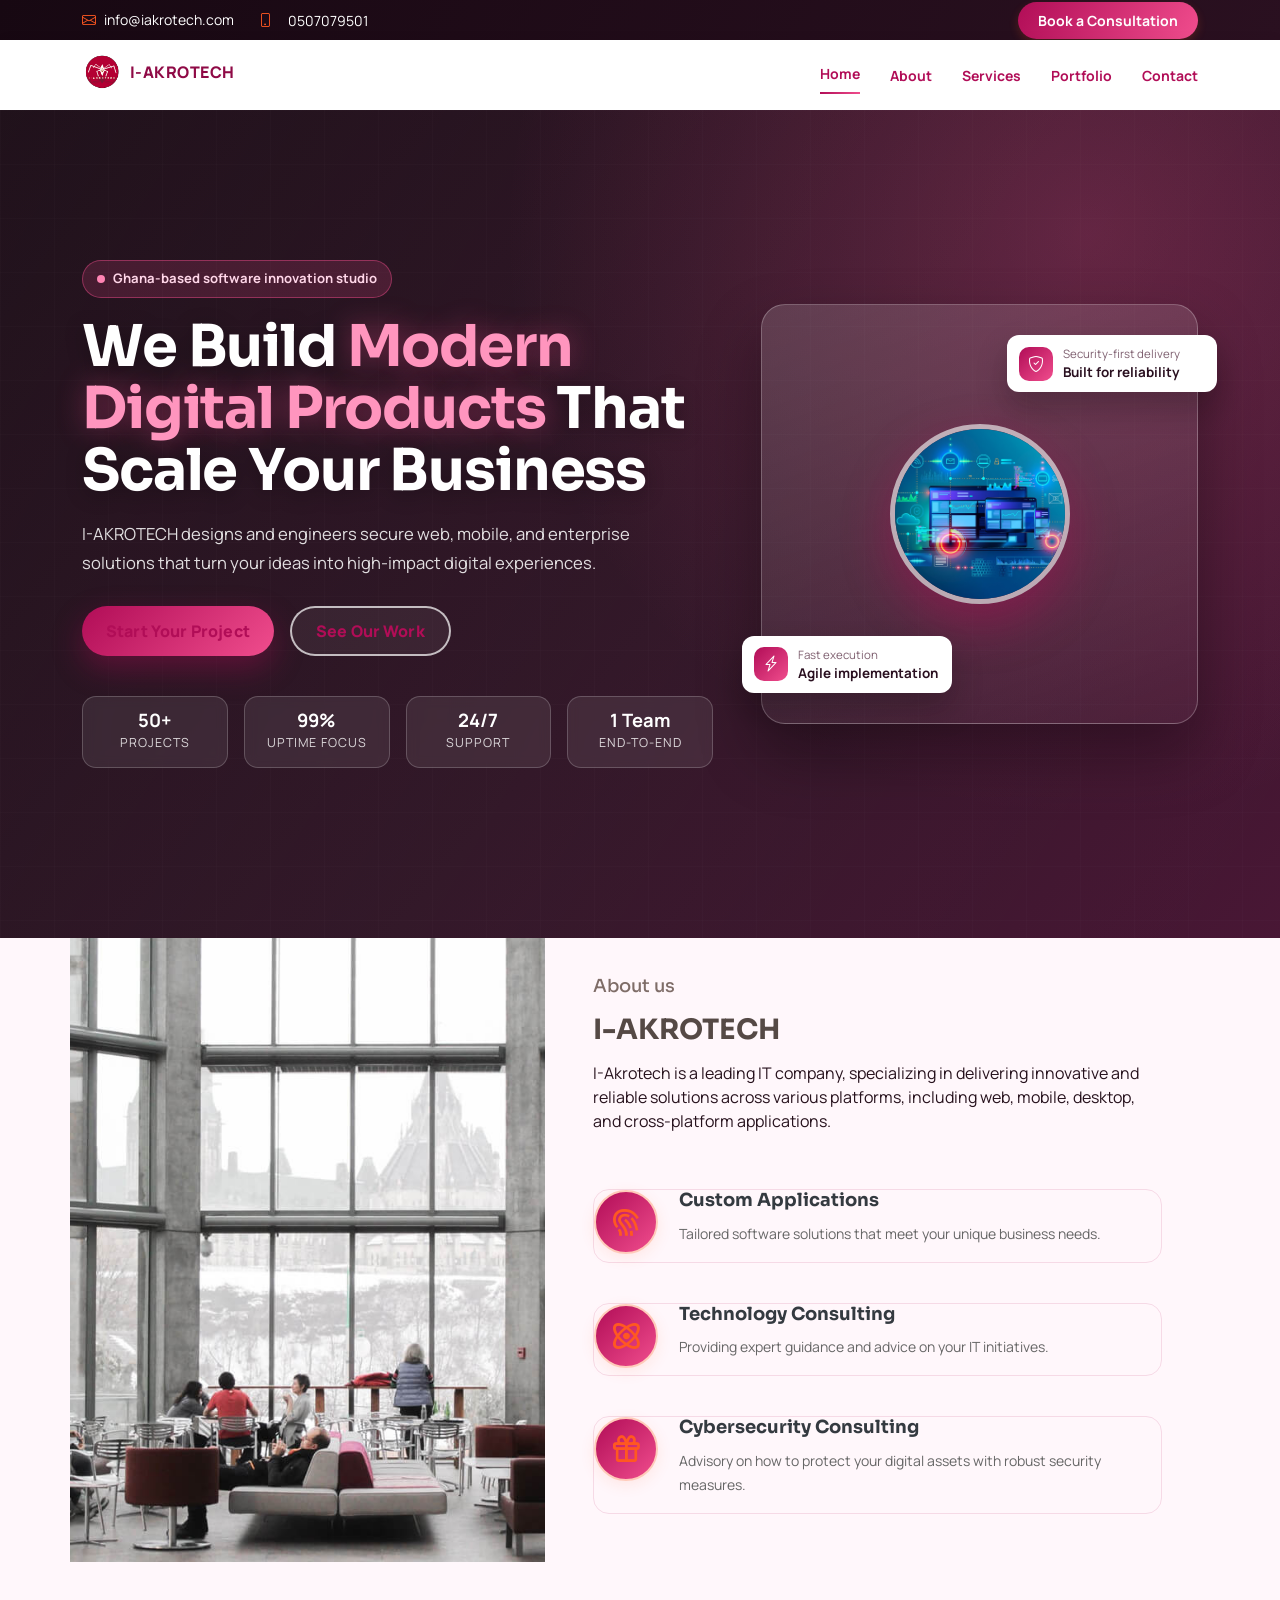
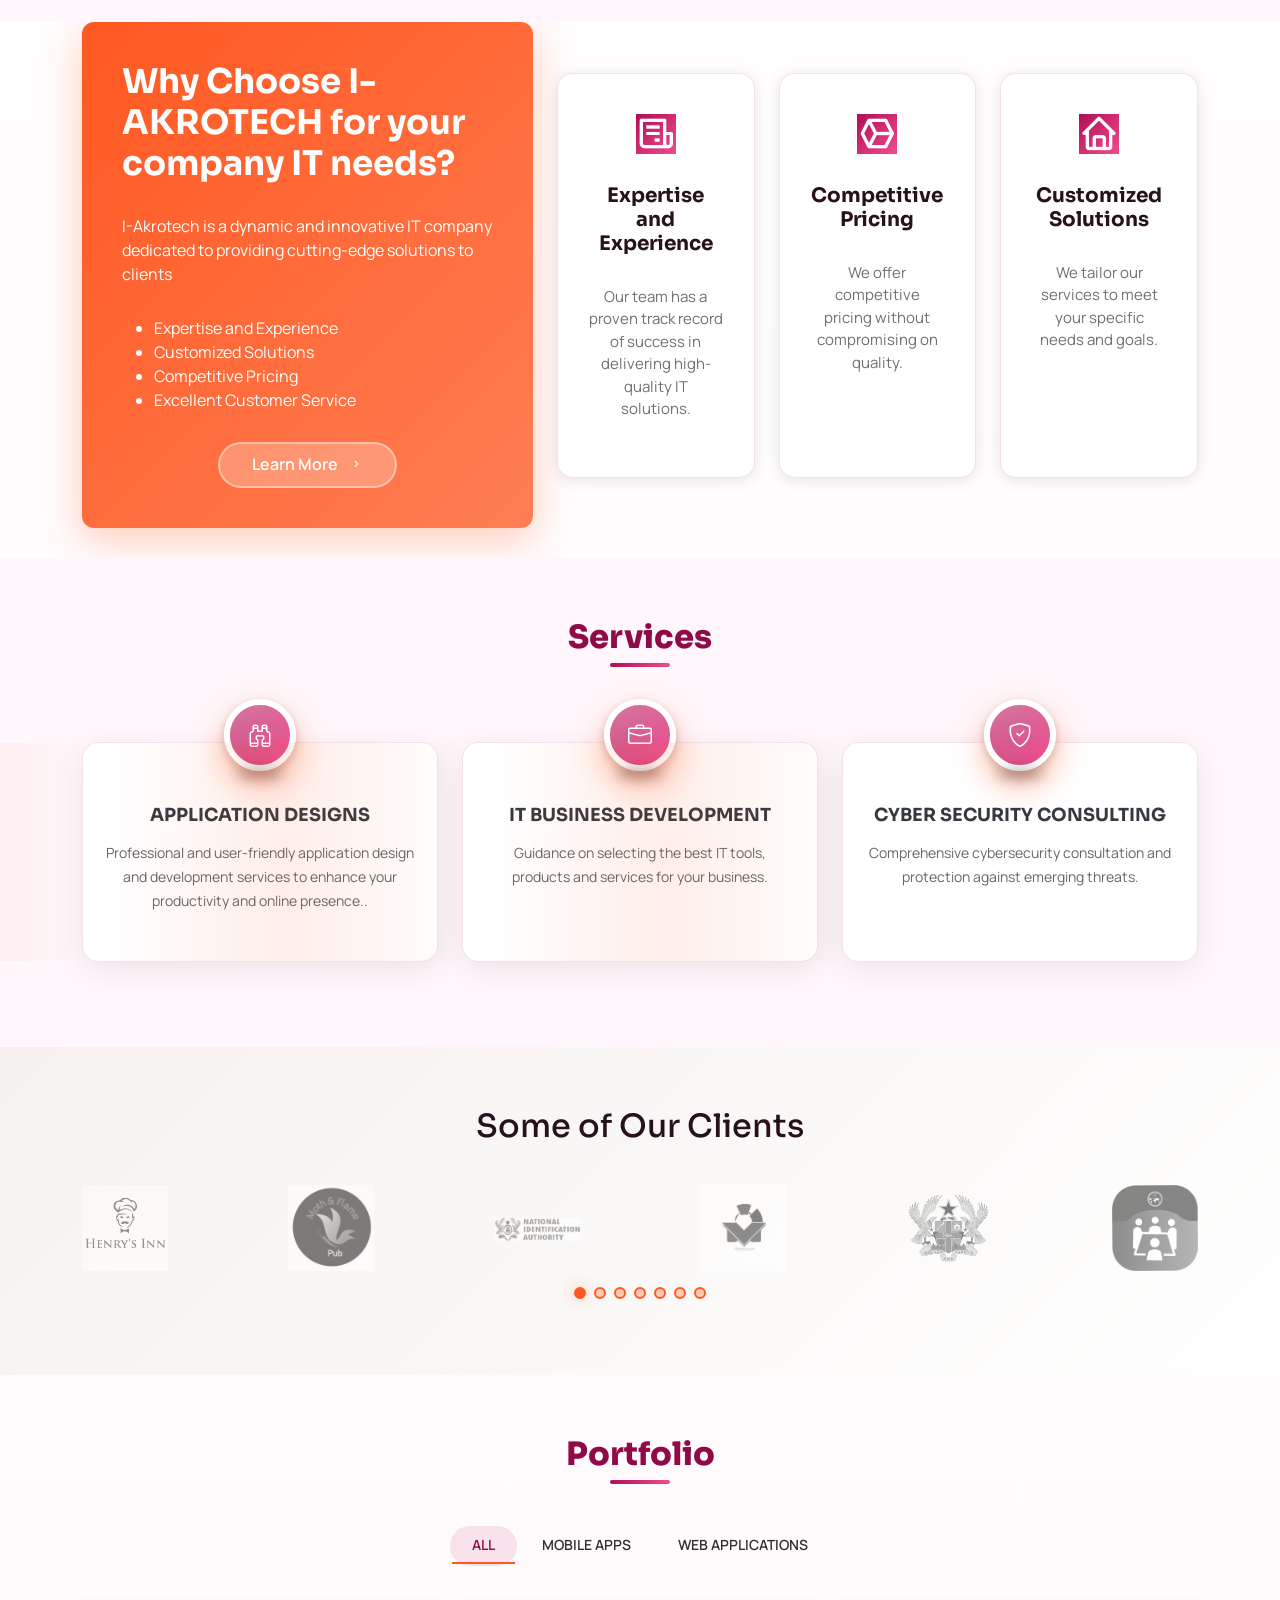
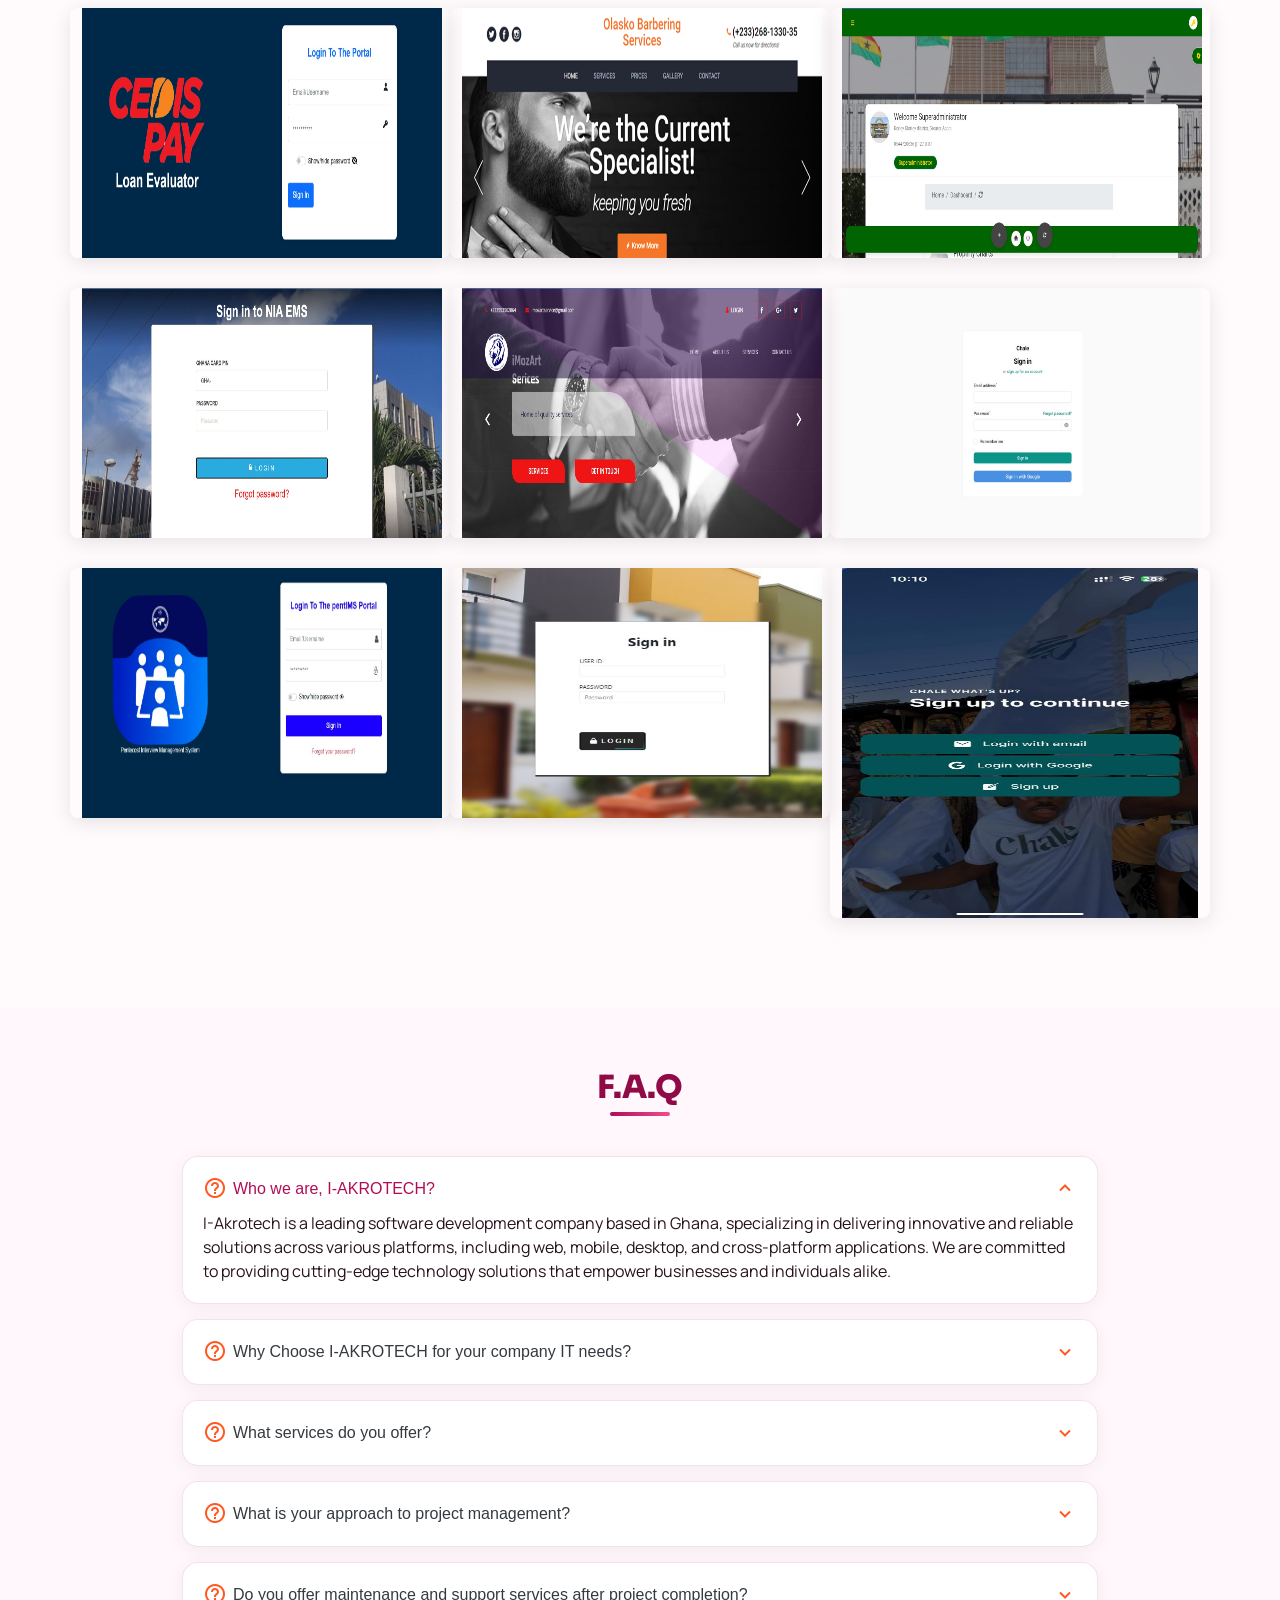
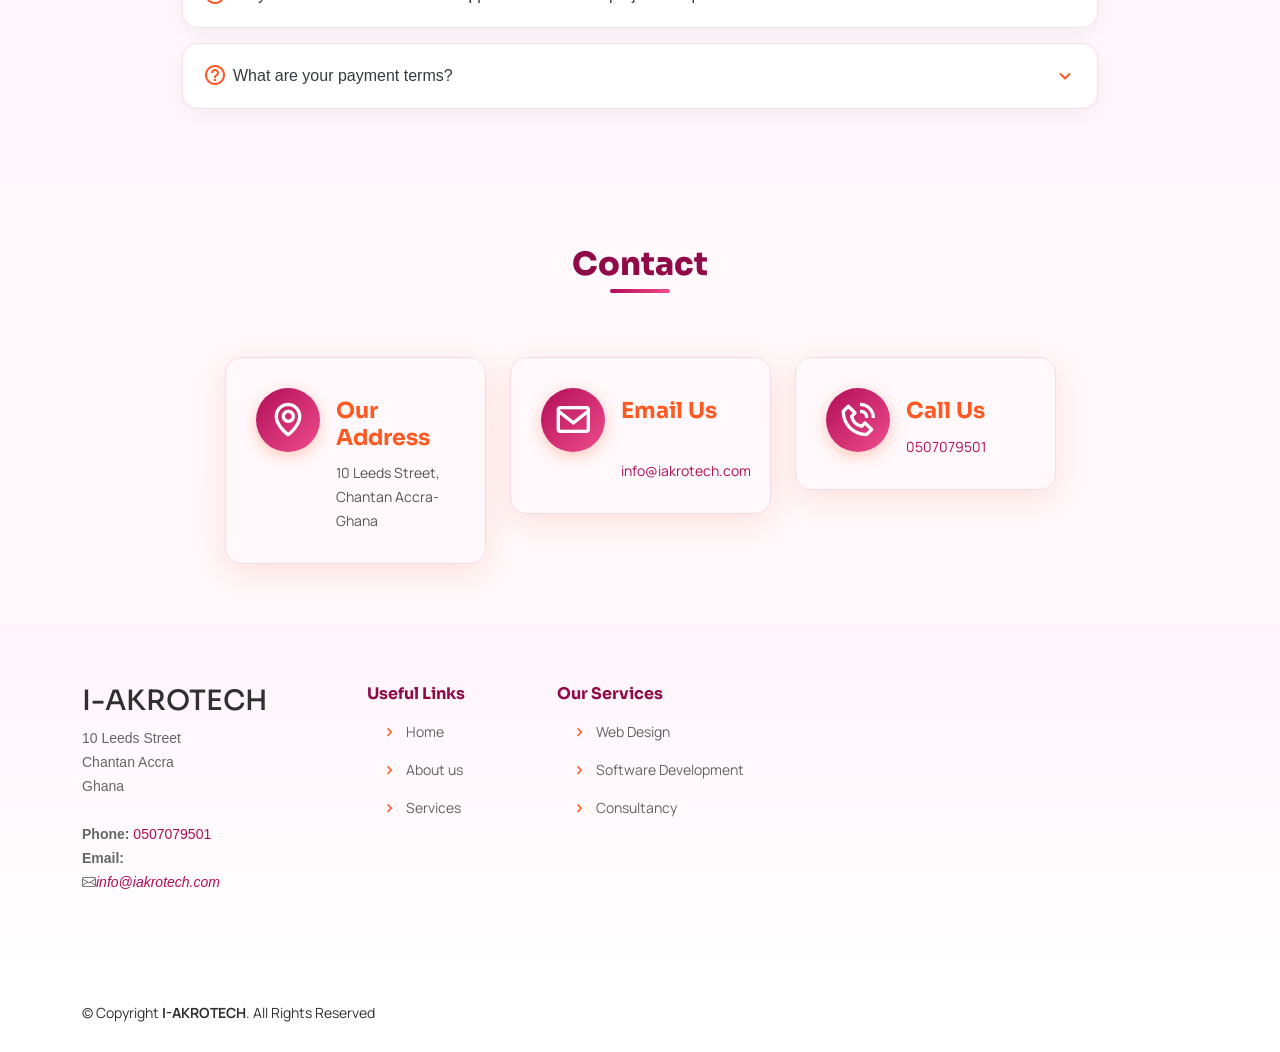
==== commit a8d27539: "update of hero banner" ====
--- a/index.html
+++ b/index.html
@@ -140,7 +140,7 @@
         </div>
         <div class="col-lg-5" data-aos="fade-left" data-aos-duration="900" data-aos-delay="100">
           <div class="hero-visual">
-            <img src="assets/img/logo.png" alt="I-AKROTECH Logo" class="hero-logo">
+            <img src="assets/img/banner.jpg" alt="I-AKROTECH Logo" class="hero-logo">
             <div class="hero-visual-card card-a">
               <i class="bi bi-shield-check"></i>
               <div>
--- a/assets/css/style.css
+++ b/assets/css/style.css
@@ -949,18 +949,18 @@
 # Services
 --------------------------------------------------------------*/
 .services .icon-box {
-  padding: 50px 20px;
+  padding: 62px 22px 28px;
   margin-top: 35px;
   margin-bottom: 25px;
   text-align: center;
-  height: 200px;
+  min-height: 220px;
   position: relative;
   background: #fff;
   box-shadow: 0px 8px 32px rgba(0, 0, 0, 0.08);
   border-radius: 12px;
   transition: all 0.5s cubic-bezier(0.23, 1, 0.320, 1);
   border: 1px solid rgba(255, 88, 33, 0.05);
-  overflow: hidden;
+  overflow: visible;
 }
 
 .services .icon-box::before {
@@ -986,8 +986,9 @@
 
 .services .icon {
   position: absolute;
-  top: -36px;
-  left: calc(50% - 36px);
+  top: -44px;
+  left: 50%;
+  transform: translateX(-50%);
   transition: all 0.4s cubic-bezier(0.23, 1, 0.320, 1);
   border-radius: 50%;
   border: 6px solid #fff;
@@ -999,7 +1000,30 @@
   width: 72px;
   height: 72px;
   background: linear-gradient(135deg, #ff5821, #ff7e54);
-  box-shadow: 0 8px 24px rgba(255, 88, 33, 0.3);
+  box-shadow: 0 14px 32px rgba(255, 88, 33, 0.42), 0 4px 10px rgba(12, 6, 9, 0.2);
+  z-index: 2;
+}
+
+.services .icon::before {
+  content: "";
+  position: absolute;
+  inset: 0;
+  border-radius: 50%;
+  background: linear-gradient(150deg, rgba(255, 255, 255, 0.45), rgba(255, 255, 255, 0));
+}
+
+.services .icon::after {
+  content: "";
+  position: absolute;
+  bottom: -16px;
+  left: 50%;
+  width: 48px;
+  height: 14px;
+  transform: translateX(-50%);
+  border-radius: 50%;
+  background: rgba(30, 9, 19, 0.24);
+  filter: blur(6px);
+  z-index: -1;
 }
 
 .services .icon i {
@@ -1009,8 +1033,8 @@
 }
 
 .services .icon-box:hover .icon {
-  transform: scale(1.15) rotate(-15deg);
-  box-shadow: 0 12px 40px rgba(255, 88, 33, 0.5);
+  transform: translateX(-50%) translateY(-5px) scale(1.12) rotate(-10deg);
+  box-shadow: 0 20px 42px rgba(255, 88, 33, 0.55), 0 8px 16px rgba(12, 6, 9, 0.24);
 }
 
 .services .title {
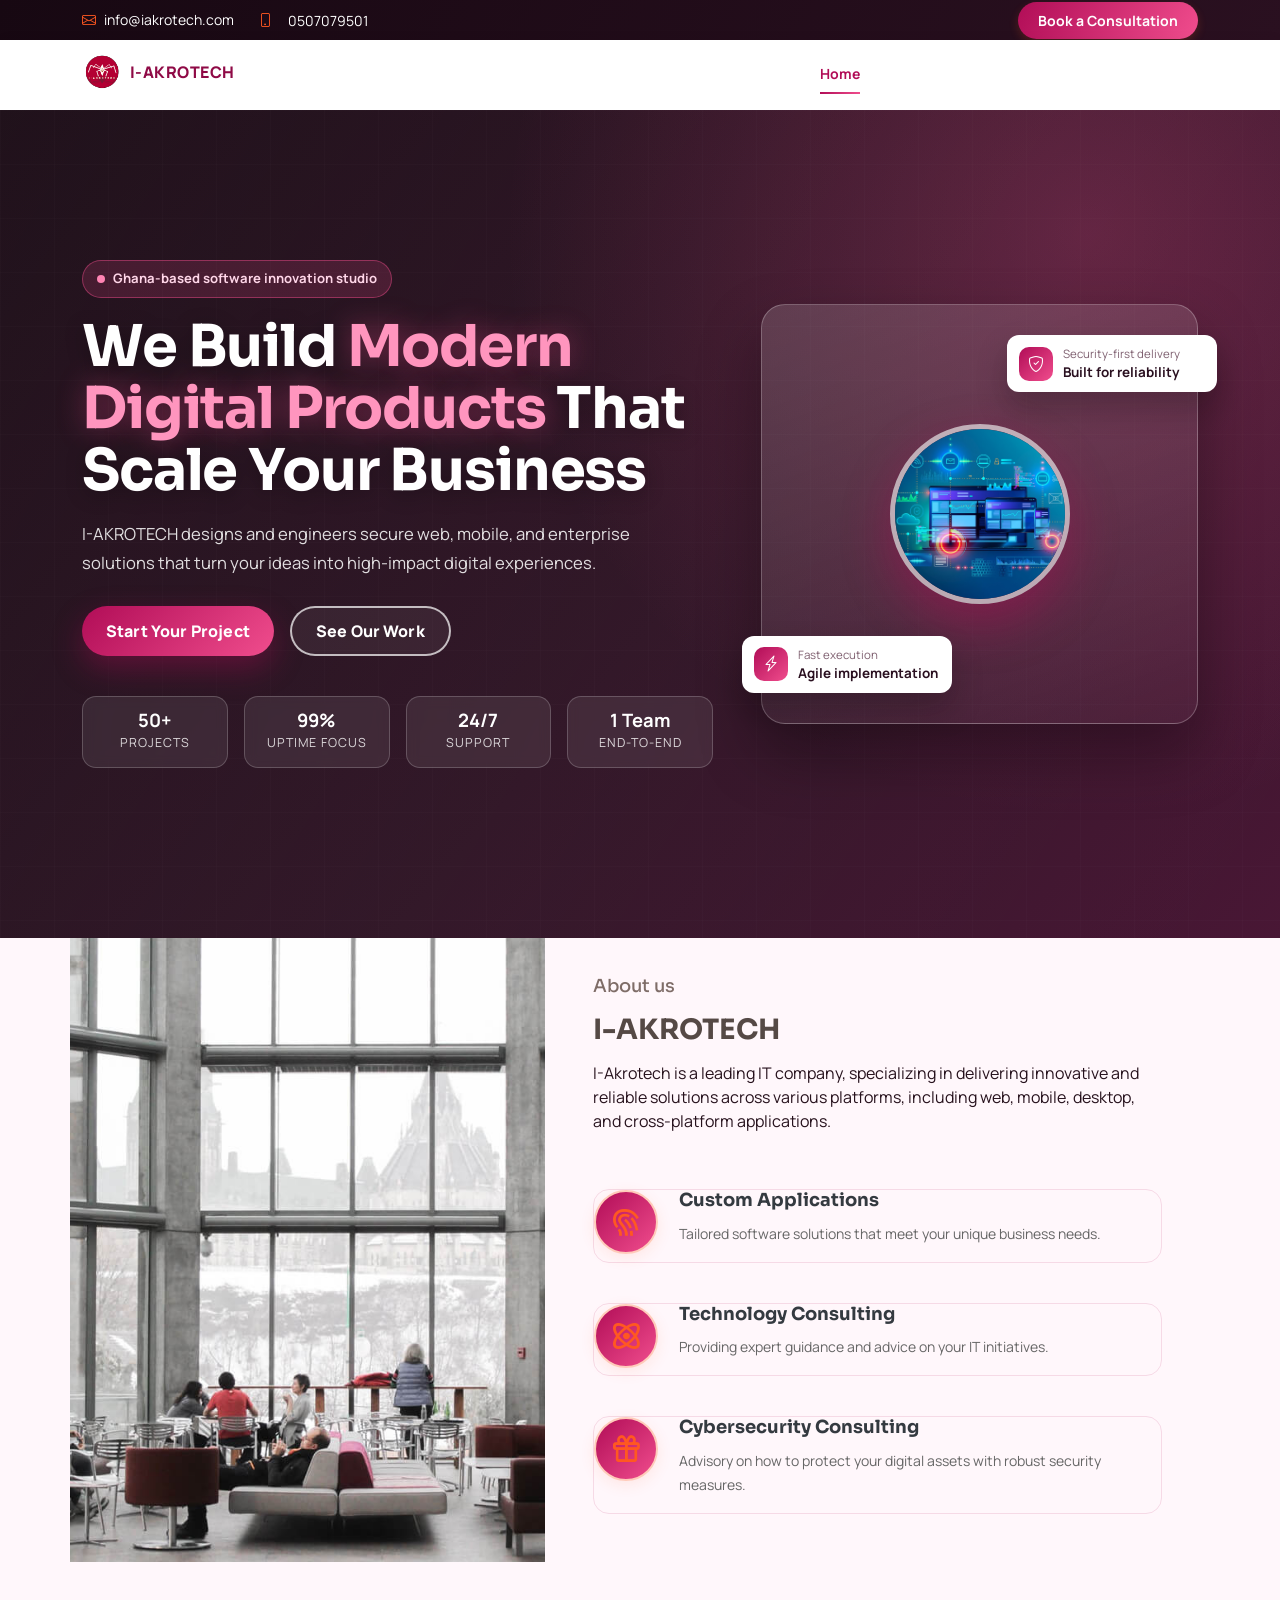
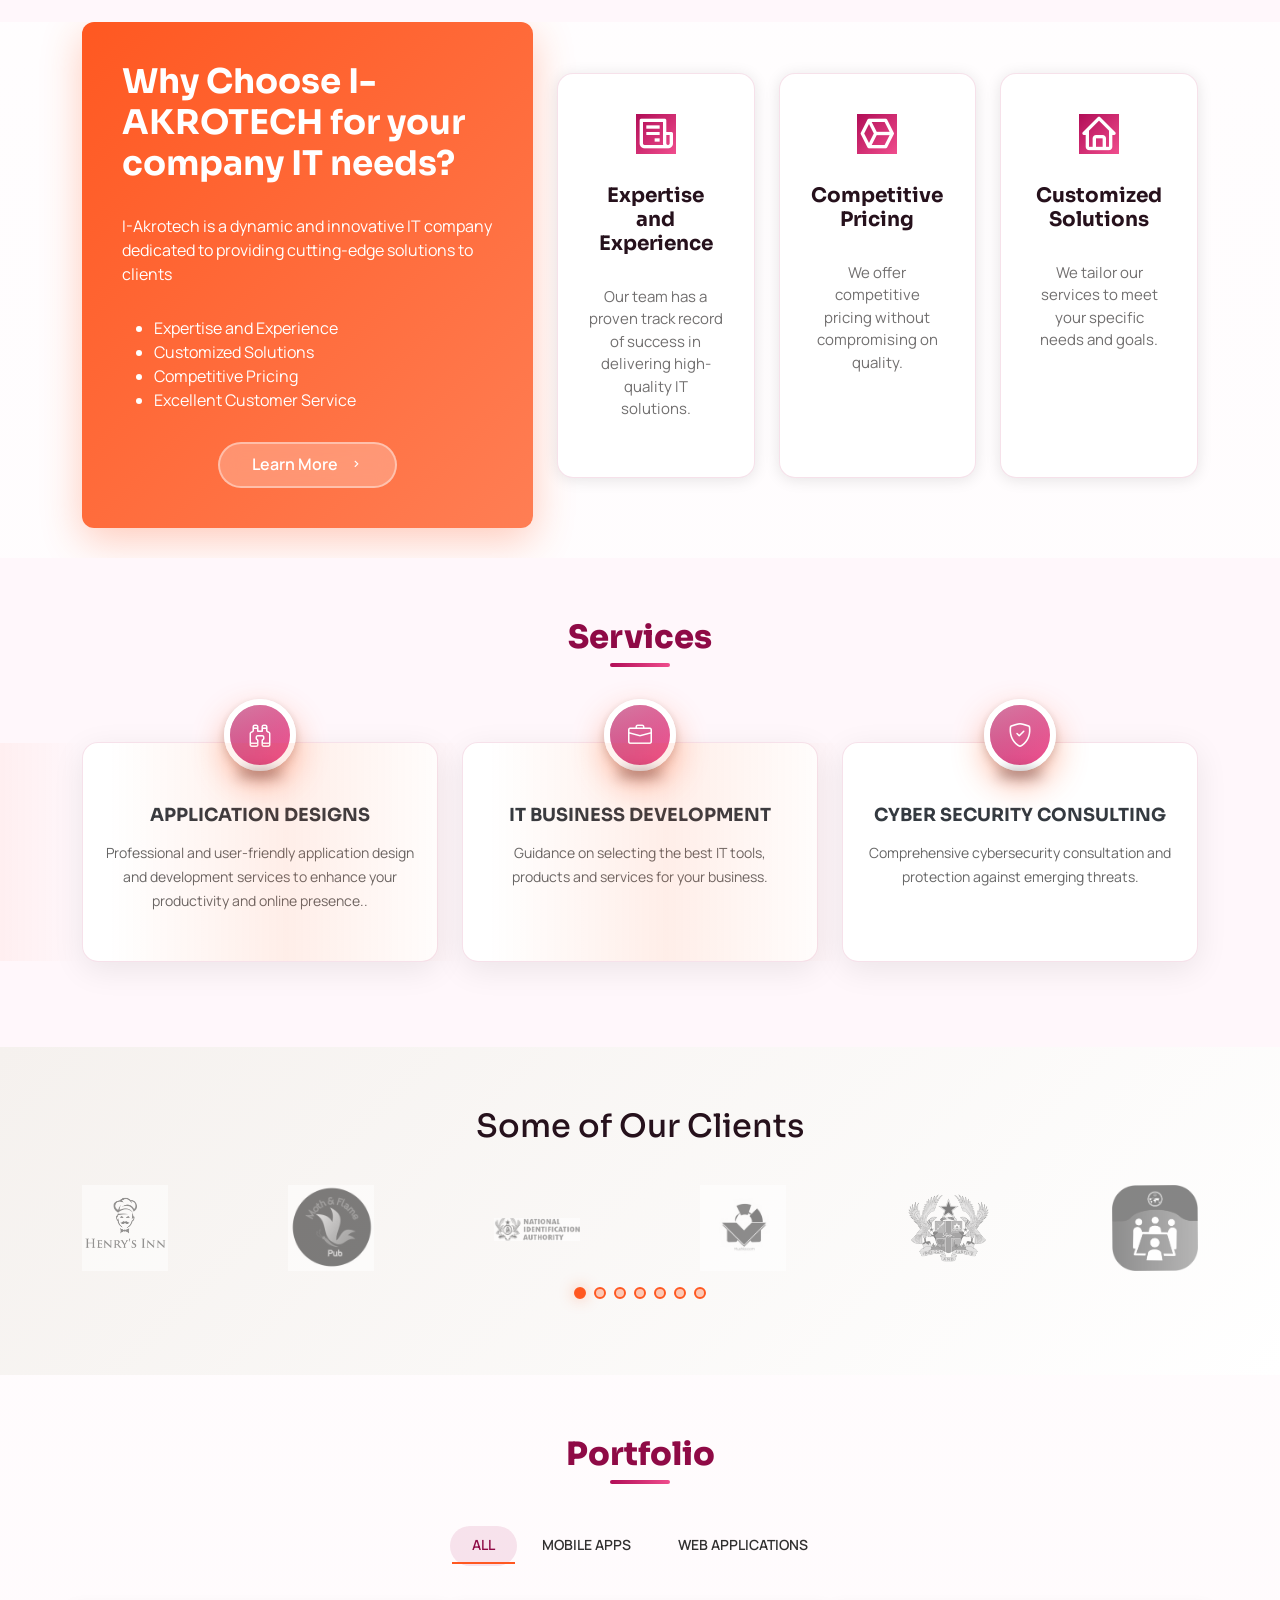
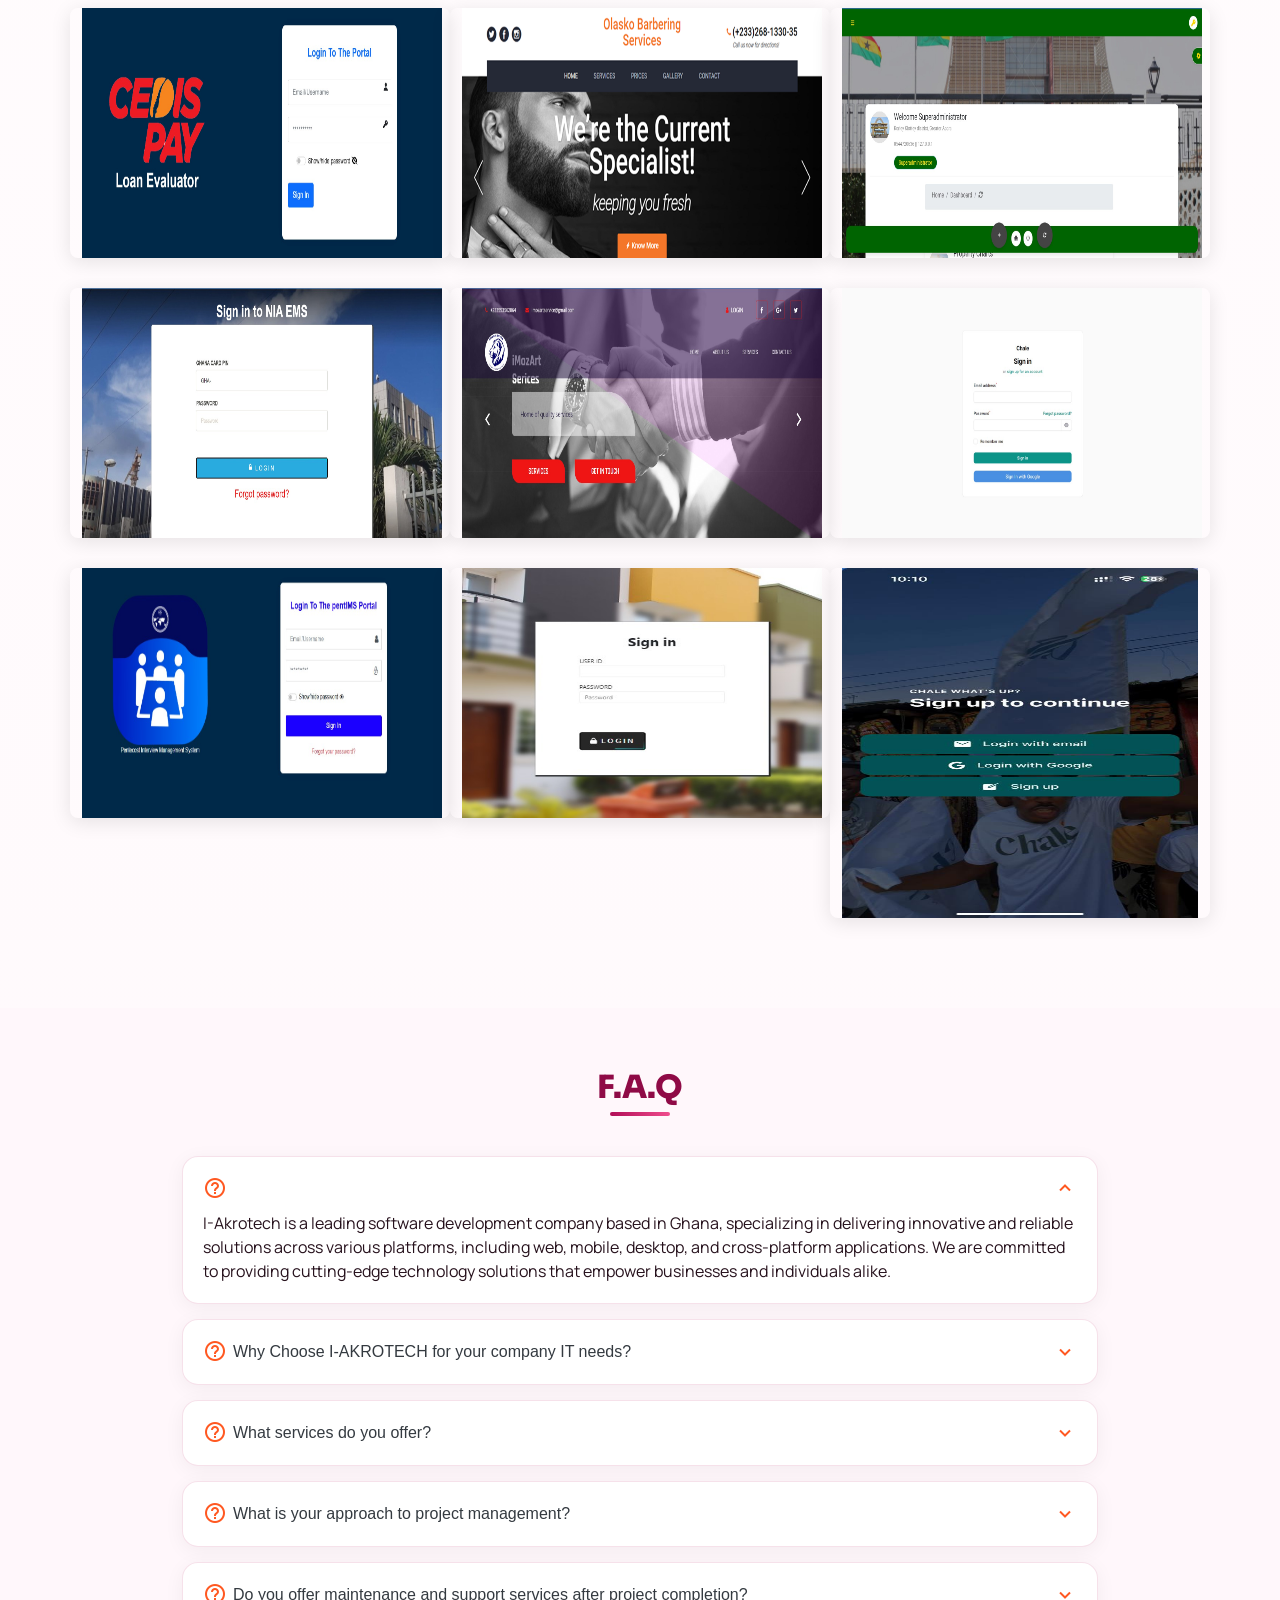
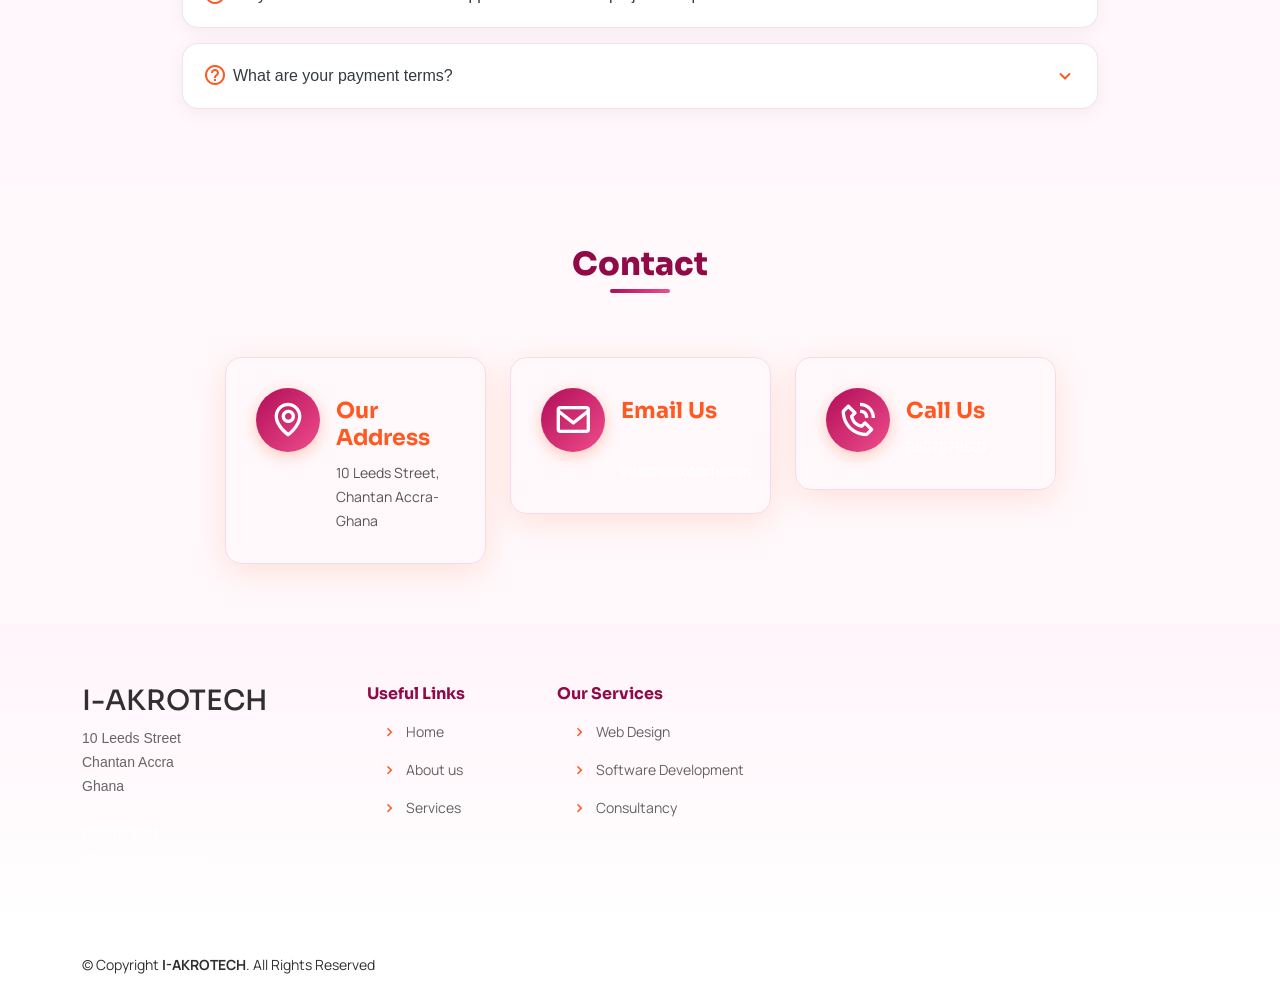
==== commit a3ec1b54: "Update index.html" ====
--- a/index.html
+++ b/index.html
@@ -527,7 +527,7 @@
     </section><!-- End F.A.Q Section -->
 
     <!-- ======= Contact Section ======= -->
-    <section id="contact" class="contact">
+    <section id="contact" class="contact contact-theme">
       <div class="container">
 
         <div class="section-title">
@@ -550,14 +550,14 @@
               <i class="bx bx-envelope"></i>
               <h3>Email Us</h3>
               <p>&nbsp</p>
-              <p><a href="mailto:info@iakrotech.com">info@iakrotech.com</a></p>
+              <p><a class="contact-theme" href="mailto:info@iakrotech.com">info@iakrotech.com</a></p>
             </div>
           </div>
           <div class="col-xl-3 col-lg-4 mt-4" data-aos="fade-up" data-aos-delay="200">
             <div class="info-box">
               <i class="bx bx-phone-call"></i>
               <h3>Call Us</h3>
-              <p><a href="tel:0507079501">0507079501</a></p> 
+              <p><a class="contact-theme" href="tel:0507079501">0507079501</a></p> 
             </div>
           </div>
         </div>
@@ -581,8 +581,8 @@
               10 Leeds Street <br>
               Chantan Accra<br>
               Ghana <br><br>
-              <strong>Phone:</strong> <a href="tel:0507079501">0507079501</a><br>
-              <strong>Email:</strong> <i class="bi bi-envelope d-flex align-items-center"><a href="mailto:info@iakrotech.com">info@iakrotech.com</a></i><br>
+              <a class="contact-theme" href="tel:0507079501">0507079501</a><br>
+              <a class="contact-theme" href="mailto:info@iakrotech.com">info@iakrotech.com</a>
             </p>
           </div>
 
--- a/assets/css/style.css
+++ b/assets/css/style.css
@@ -2444,8 +2444,12 @@
   animation: none;
 }
 
+.contact-theme a {
+  color: var(--iak-primary);
+}
+
 body.brand-theme a {
-  color: var(--iak-primary);
+  color: #fff;
 }
 
 body.brand-theme a:hover {
@@ -2810,15 +2814,64 @@
 
   .hero-visual {
     min-height: 320px;
+    width: 100%;
+    max-width: 520px;
+    margin: 0 auto;
+    padding: 26px 16px 18px;
+    flex-direction: column;
+    gap: 12px;
   }
 
   .hero-visual-card {
     position: static;
-    margin-top: 12px;
+    margin-top: 0;
+    width: 100%;
+    max-width: 320px;
+    min-width: 0;
   }
 
   .hero-spacer {
     height: 32px;
+  }
+
+  #footer .footer-top {
+    padding: 42px 0 24px;
+  }
+
+  #footer .footer-top .footer-contact,
+  #footer .footer-top .footer-links,
+  #footer .footer-newsletter {
+    text-align: center;
+    margin-bottom: 28px;
+  }
+
+  #footer .footer-top .footer-contact h4,
+  #footer .footer-top h4 {
+    display: inline-block;
+  }
+
+  #footer .footer-top .footer-contact h4::after {
+    left: 50%;
+    transform: translateX(-50%);
+    width: 72px;
+  }
+
+  #footer .footer-top .footer-contact p {
+    margin-left: 0;
+  }
+
+  #footer .footer-top .footer-links ul li {
+    justify-content: center;
+    padding-left: 0;
+    border-left: 0;
+  }
+
+  #footer .footer-top .footer-links ul li:hover {
+    transform: none;
+  }
+
+  #footer .footer-top .footer-links ul i {
+    padding-right: 6px;
   }
 }
 
@@ -2831,9 +2884,47 @@
     width: 100%;
   }
 
+  .hero-badge {
+    max-width: 100%;
+    white-space: normal;
+    justify-content: flex-start;
+  }
+
+  .hero-actions {
+    gap: 12px !important;
+  }
+
+  .hero-stats .hero-stat-card {
+    padding: 12px 10px;
+  }
+
   .hero-logo {
     width: 130px;
     height: 130px;
+  }
+
+  .hero-visual {
+    min-height: auto;
+    padding: 20px 14px 14px;
+  }
+
+  .hero-visual-card {
+    max-width: 100%;
+  }
+
+  #footer .footer-top {
+    padding-left: 12px;
+    padding-right: 12px;
+  }
+
+  #footer .footer-top .footer-links ul a,
+  #footer .footer-top .footer-contact p,
+  #footer .footer-top .footer-contact a {
+    word-break: break-word;
+  }
+
+  #footer .footer-bottom {
+    text-align: center;
   }
 }
 
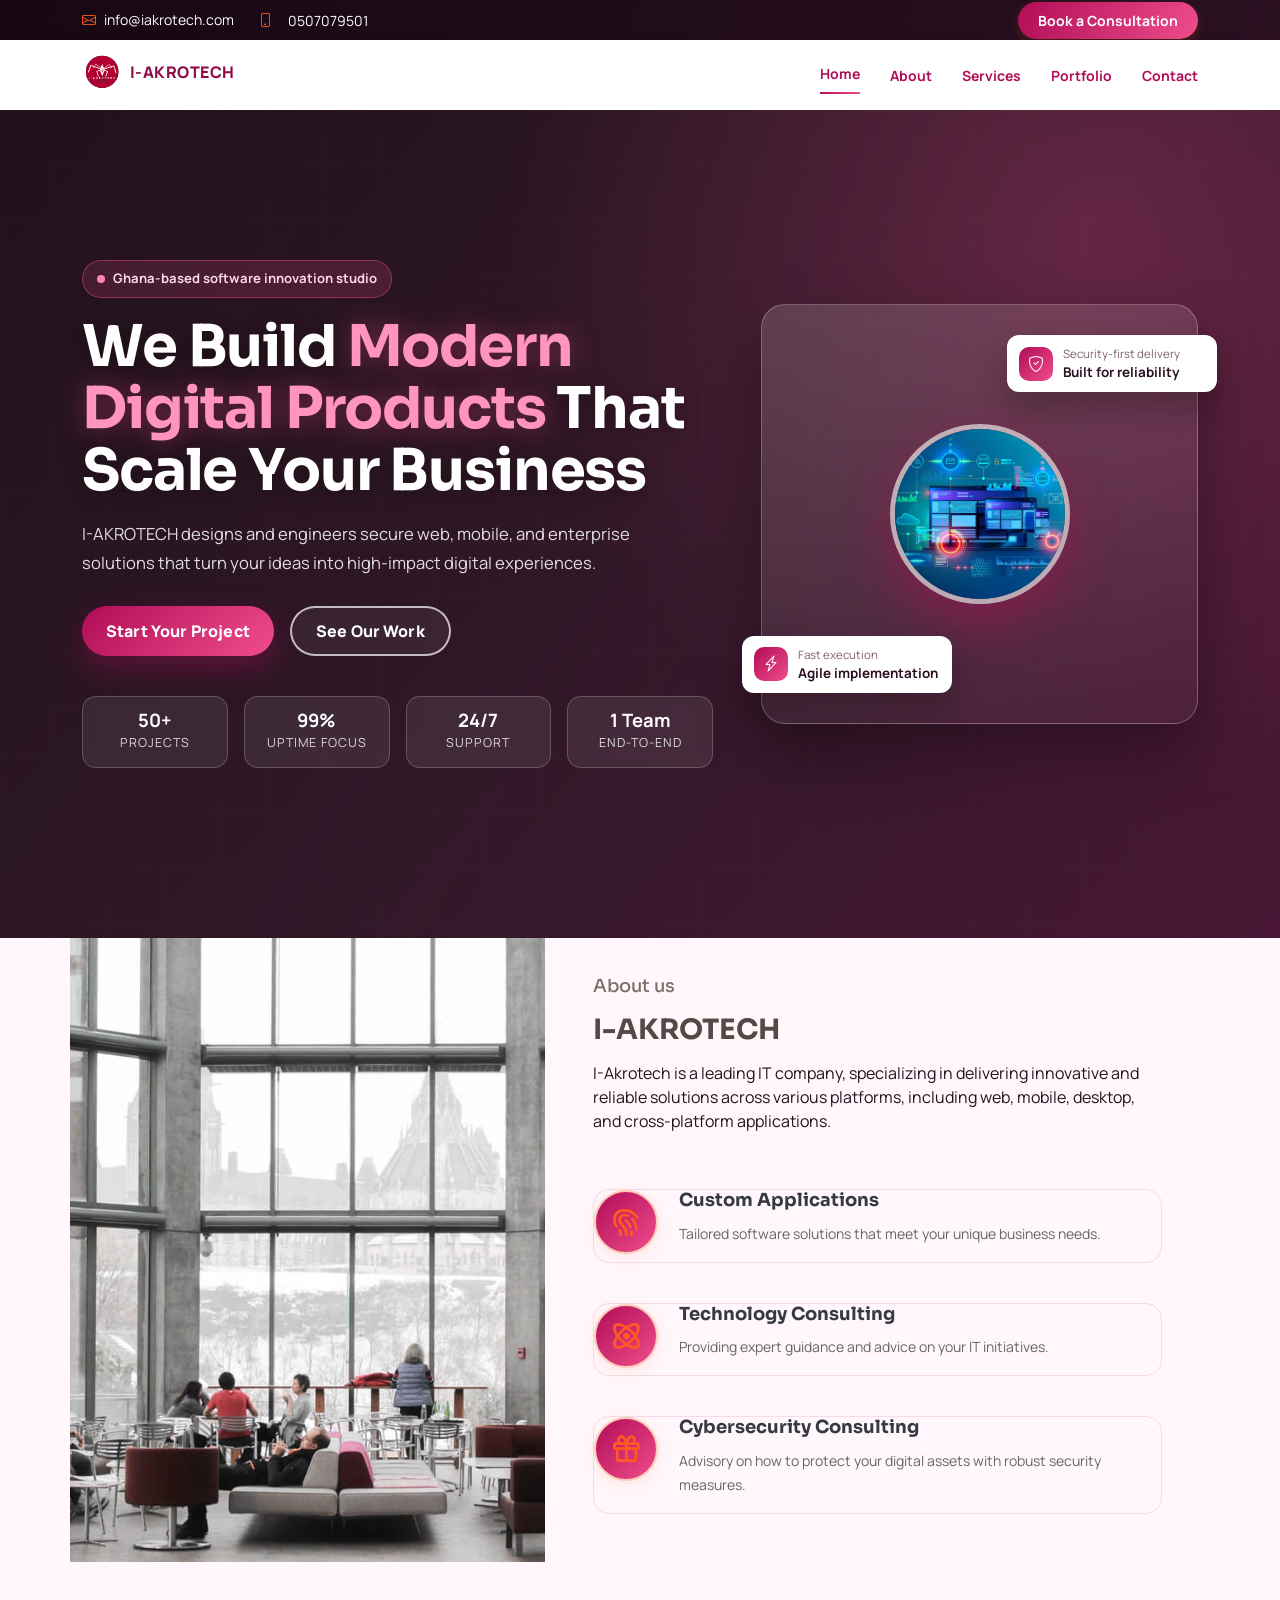
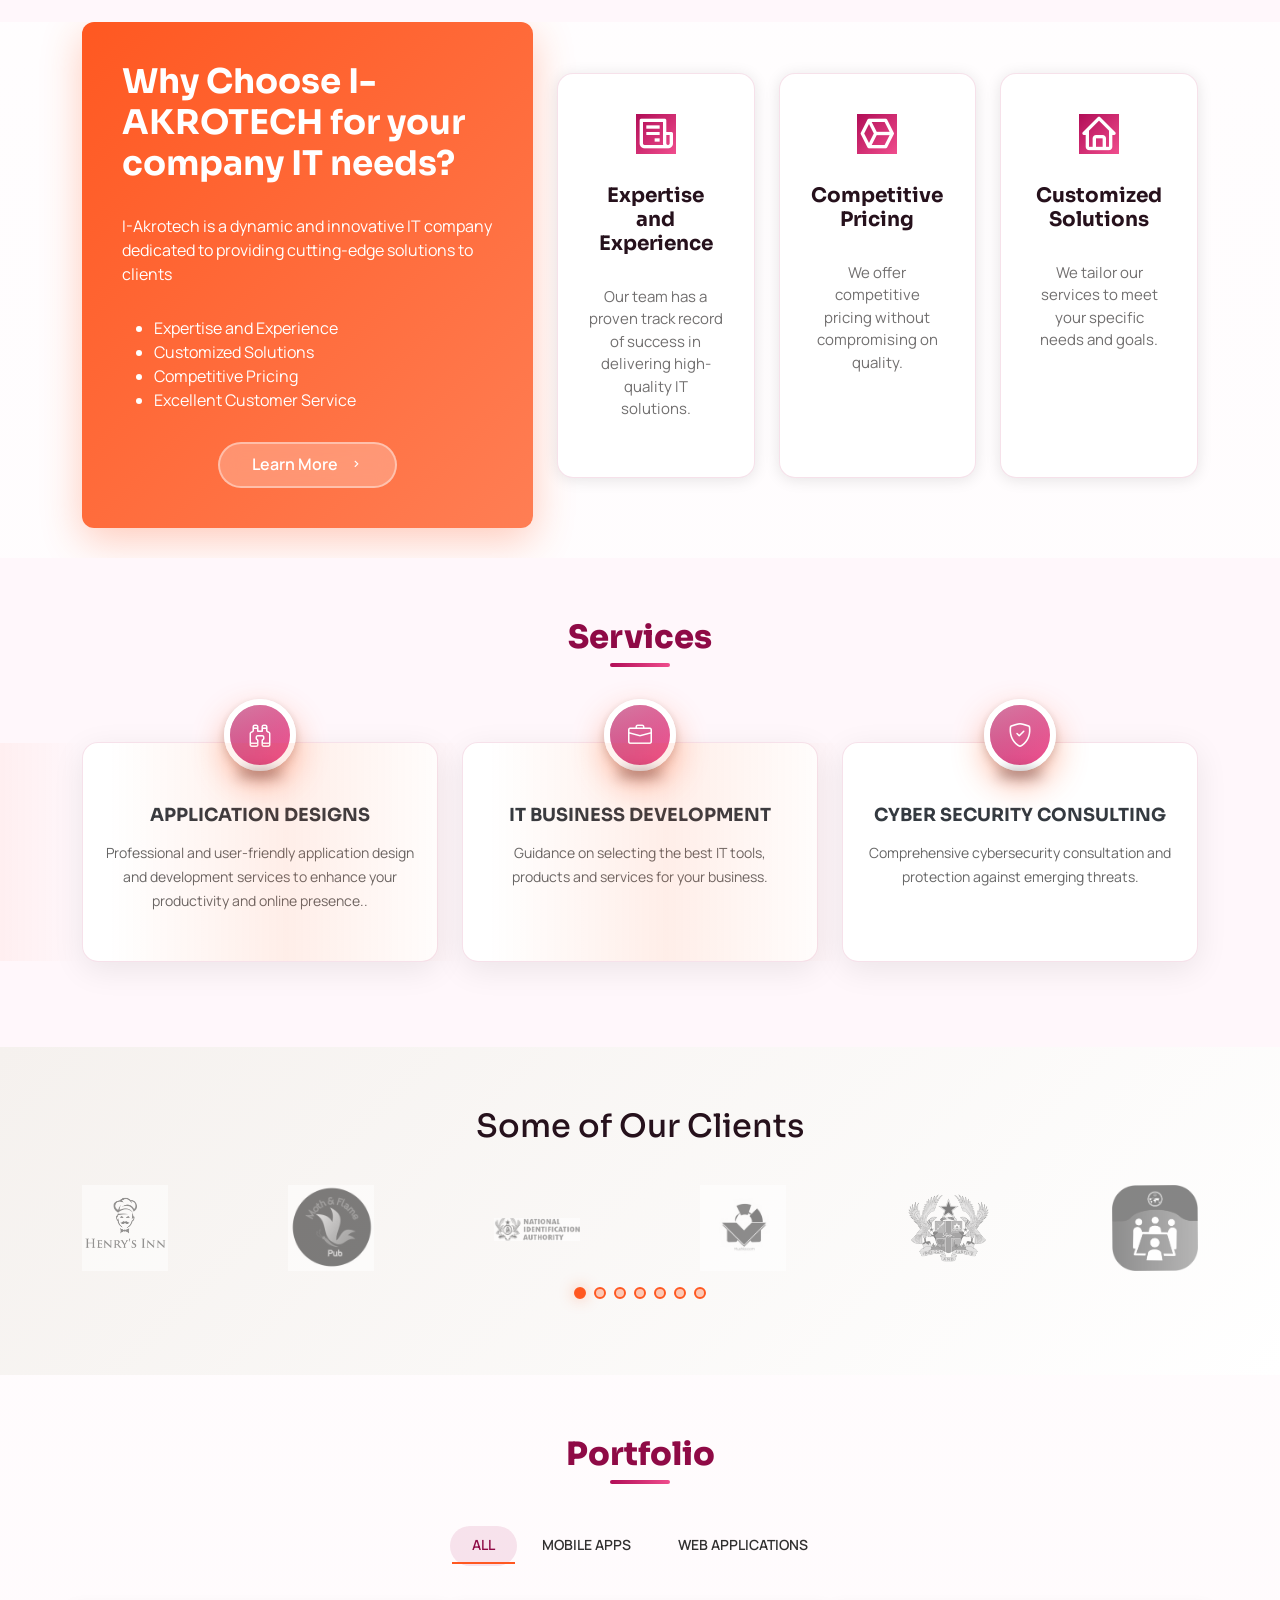
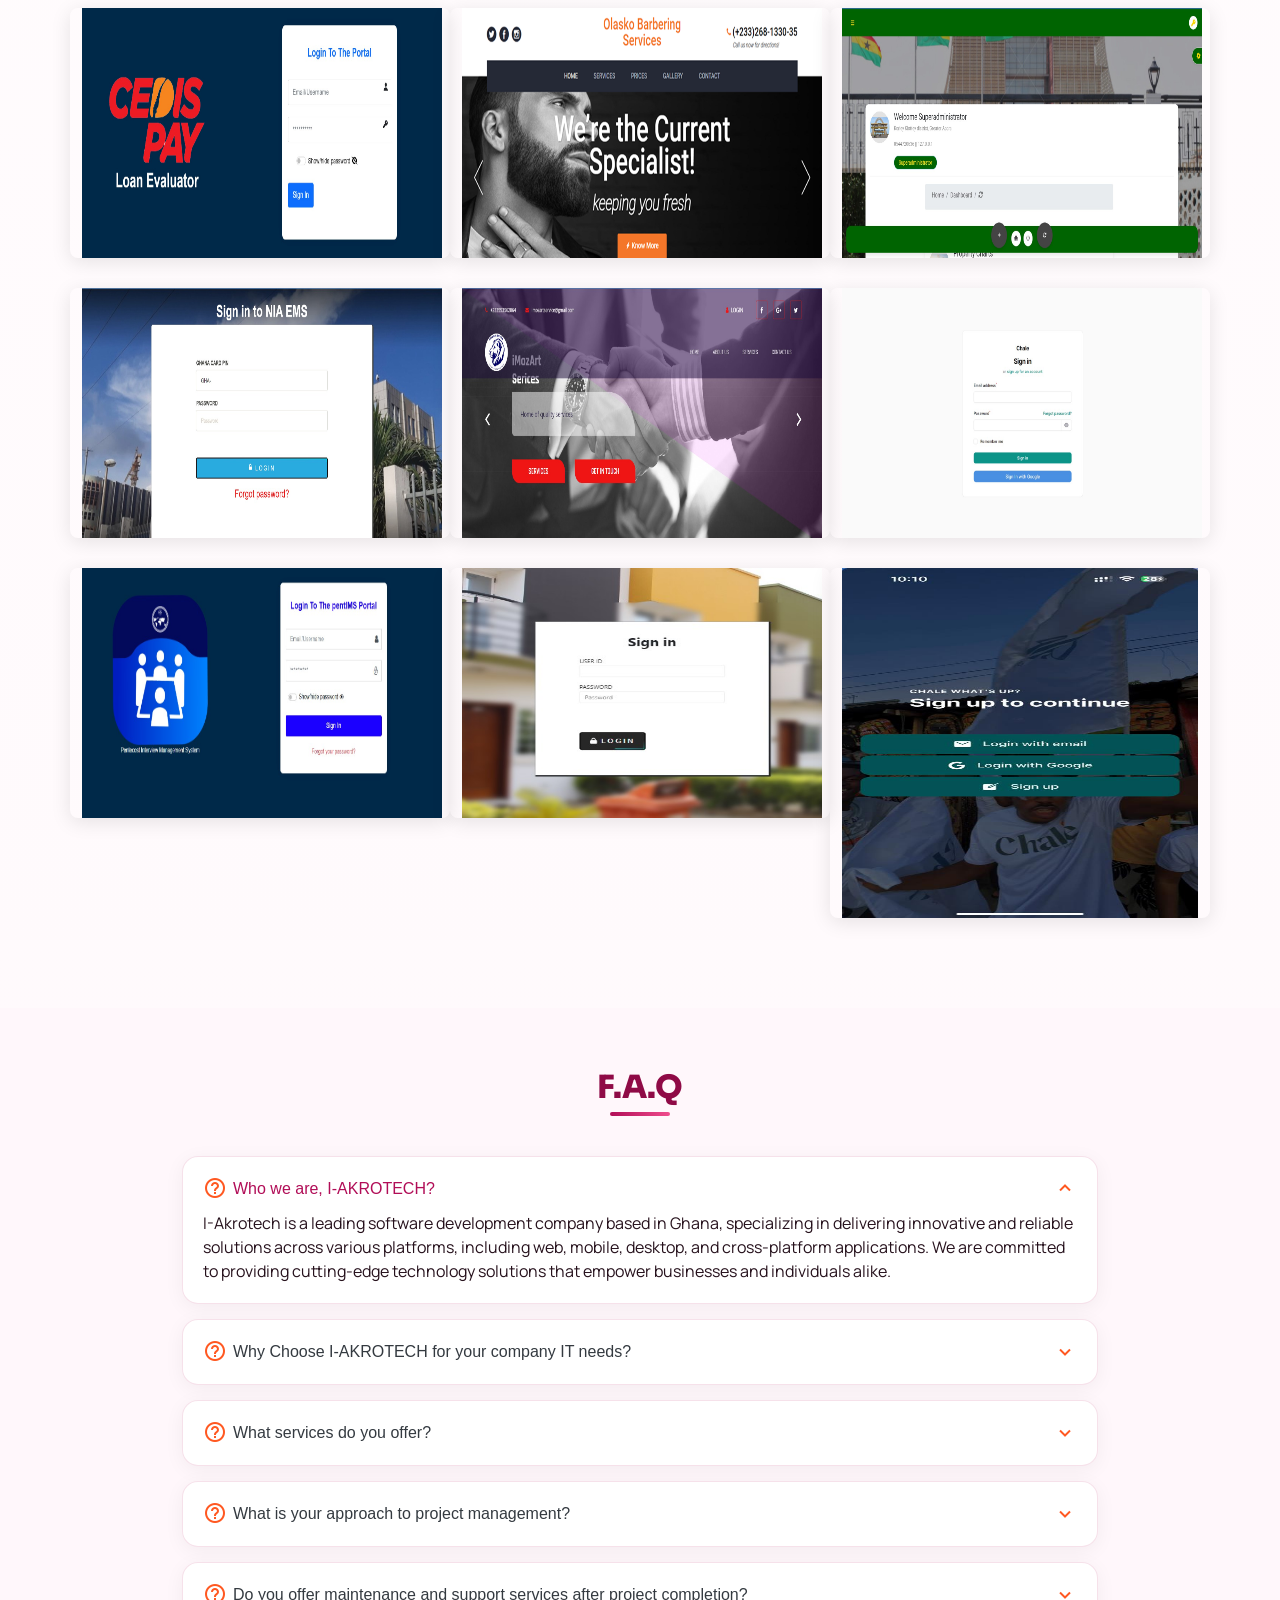
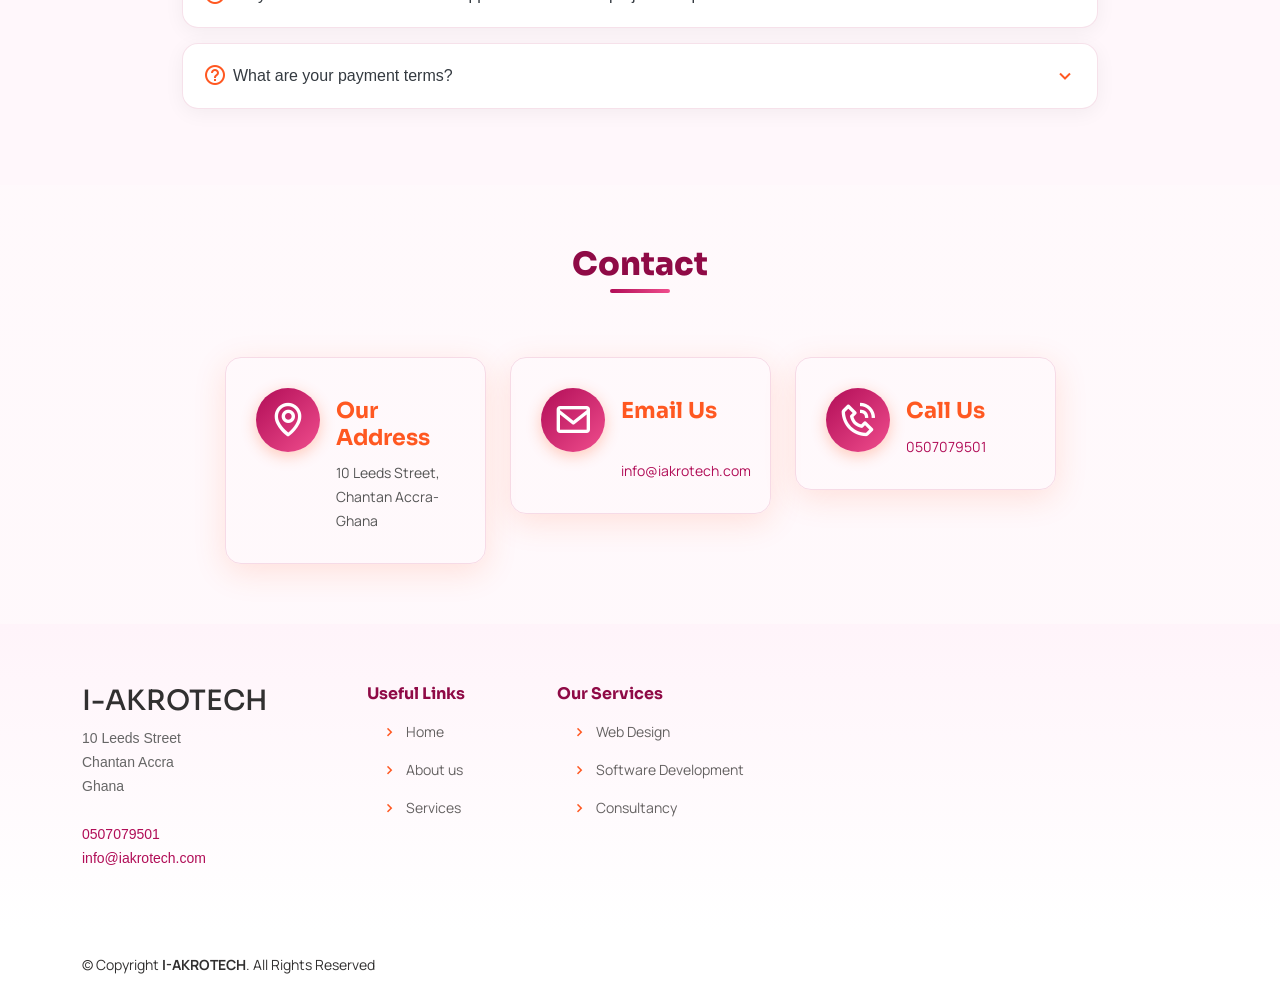
==== commit 885f33a6: "Update index.html" ====
--- a/index.html
+++ b/index.html
@@ -108,8 +108,8 @@
             I-AKROTECH designs and engineers secure web, mobile, and enterprise solutions that turn your ideas into high-impact digital experiences.
           </p>
           <div class="hero-actions d-flex flex-wrap gap-3">
-            <a href="#contact" class="btn-hero btn-hero-primary scrollto">Start Your Project</a>
-            <a href="#portfolio" class="btn-hero btn-hero-outline scrollto">See Our Work</a>
+            <a href="#contact" class="btn-hero btn-hero-primary scrollto" style="color: white !important;">Start Your Project</a>
+            <a href="#portfolio" class="btn-hero btn-hero-outline scrollto" style="color: white !important;">See Our Work</a>
           </div>
           <div class="hero-stats row g-3 mt-4">
             <div class="col-6 col-md-3">
--- a/assets/css/style.css
+++ b/assets/css/style.css
@@ -2449,7 +2449,7 @@
 }
 
 body.brand-theme a {
-  color: #fff;
+  color: var(--iak-primary);
 }
 
 body.brand-theme a:hover {
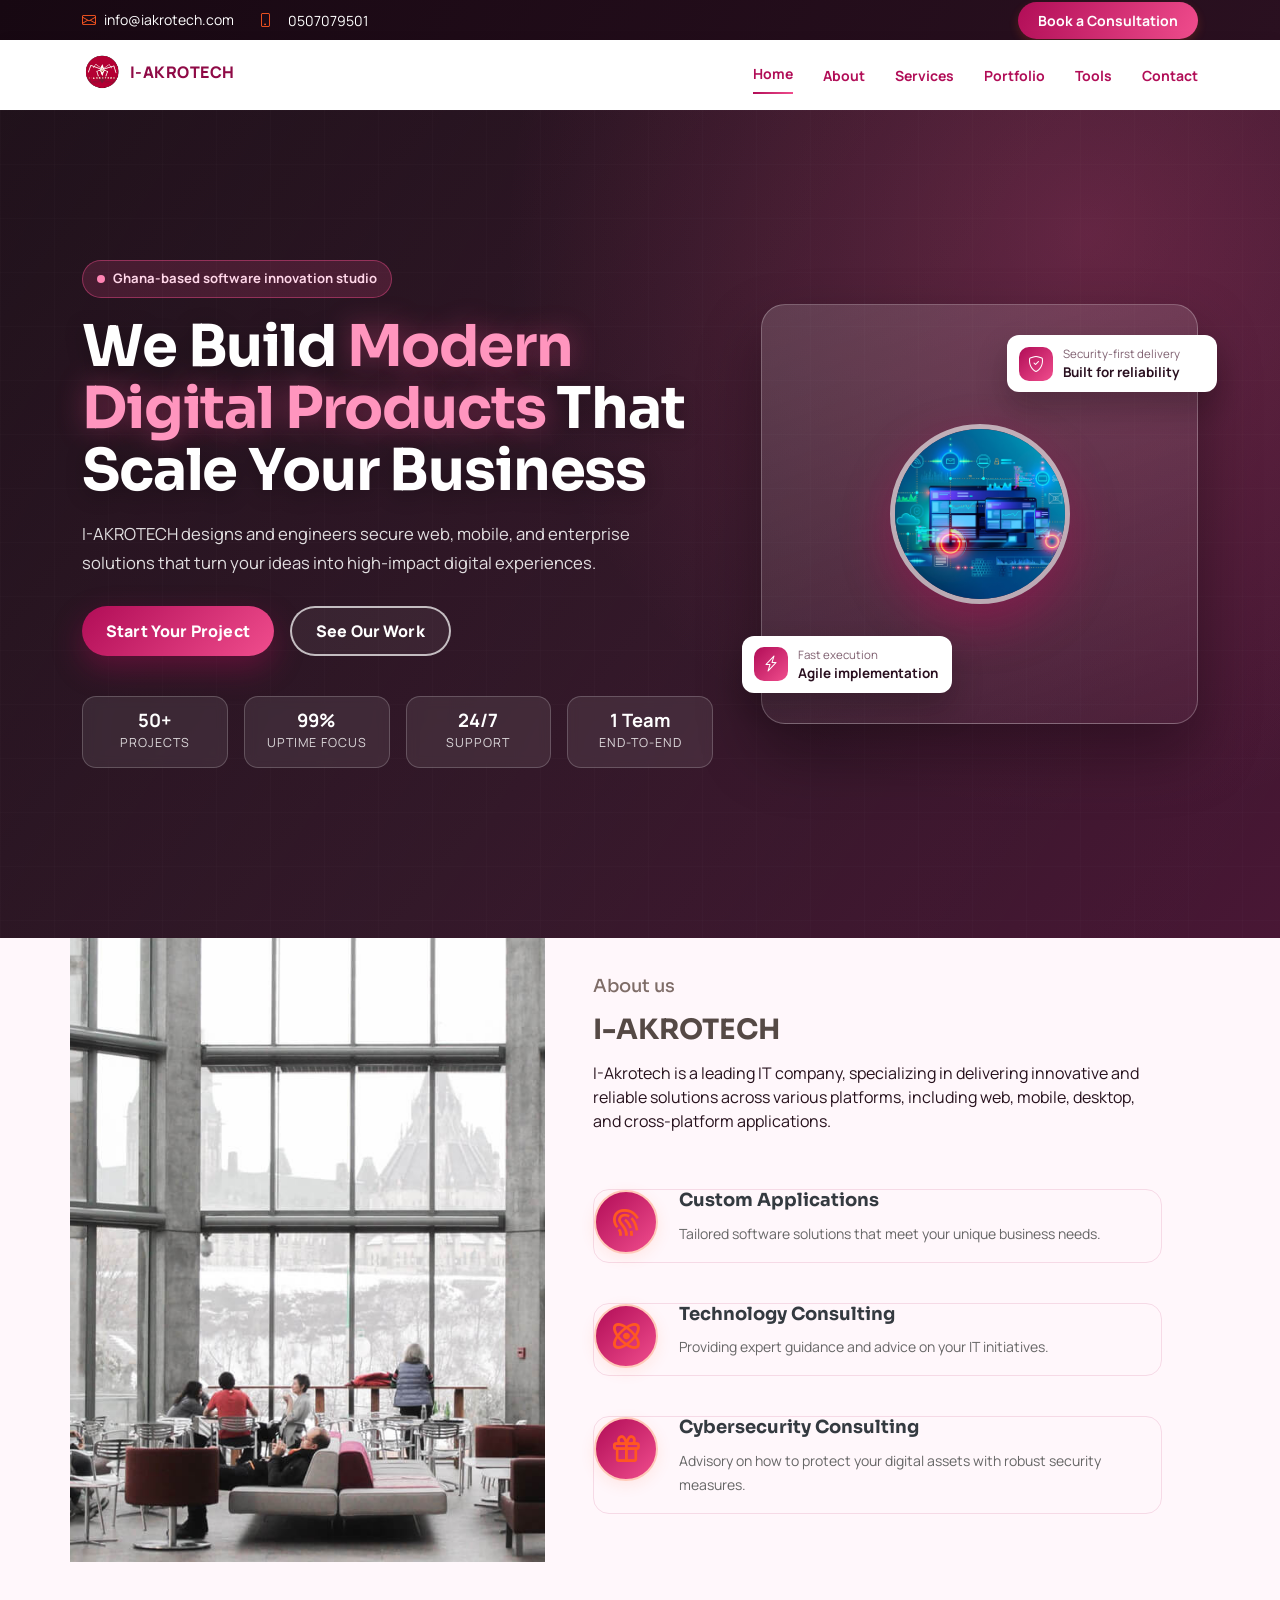
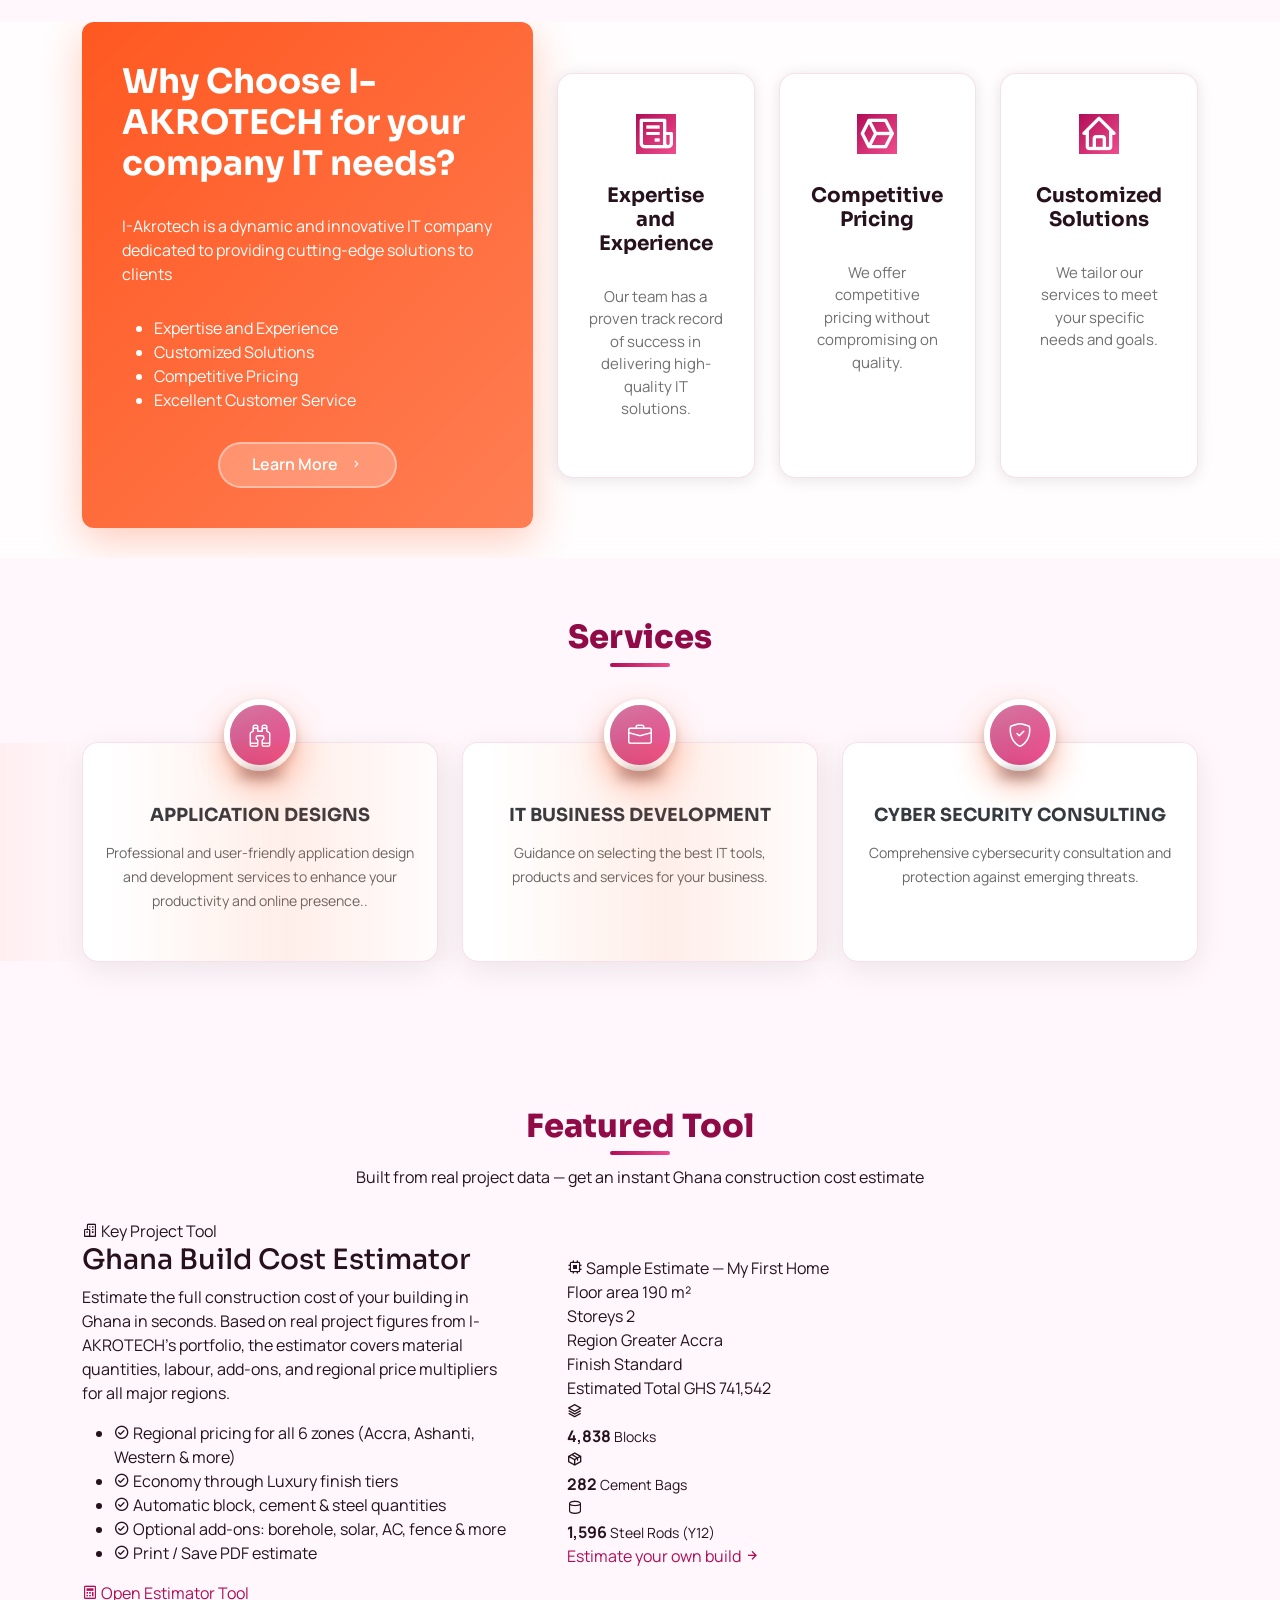
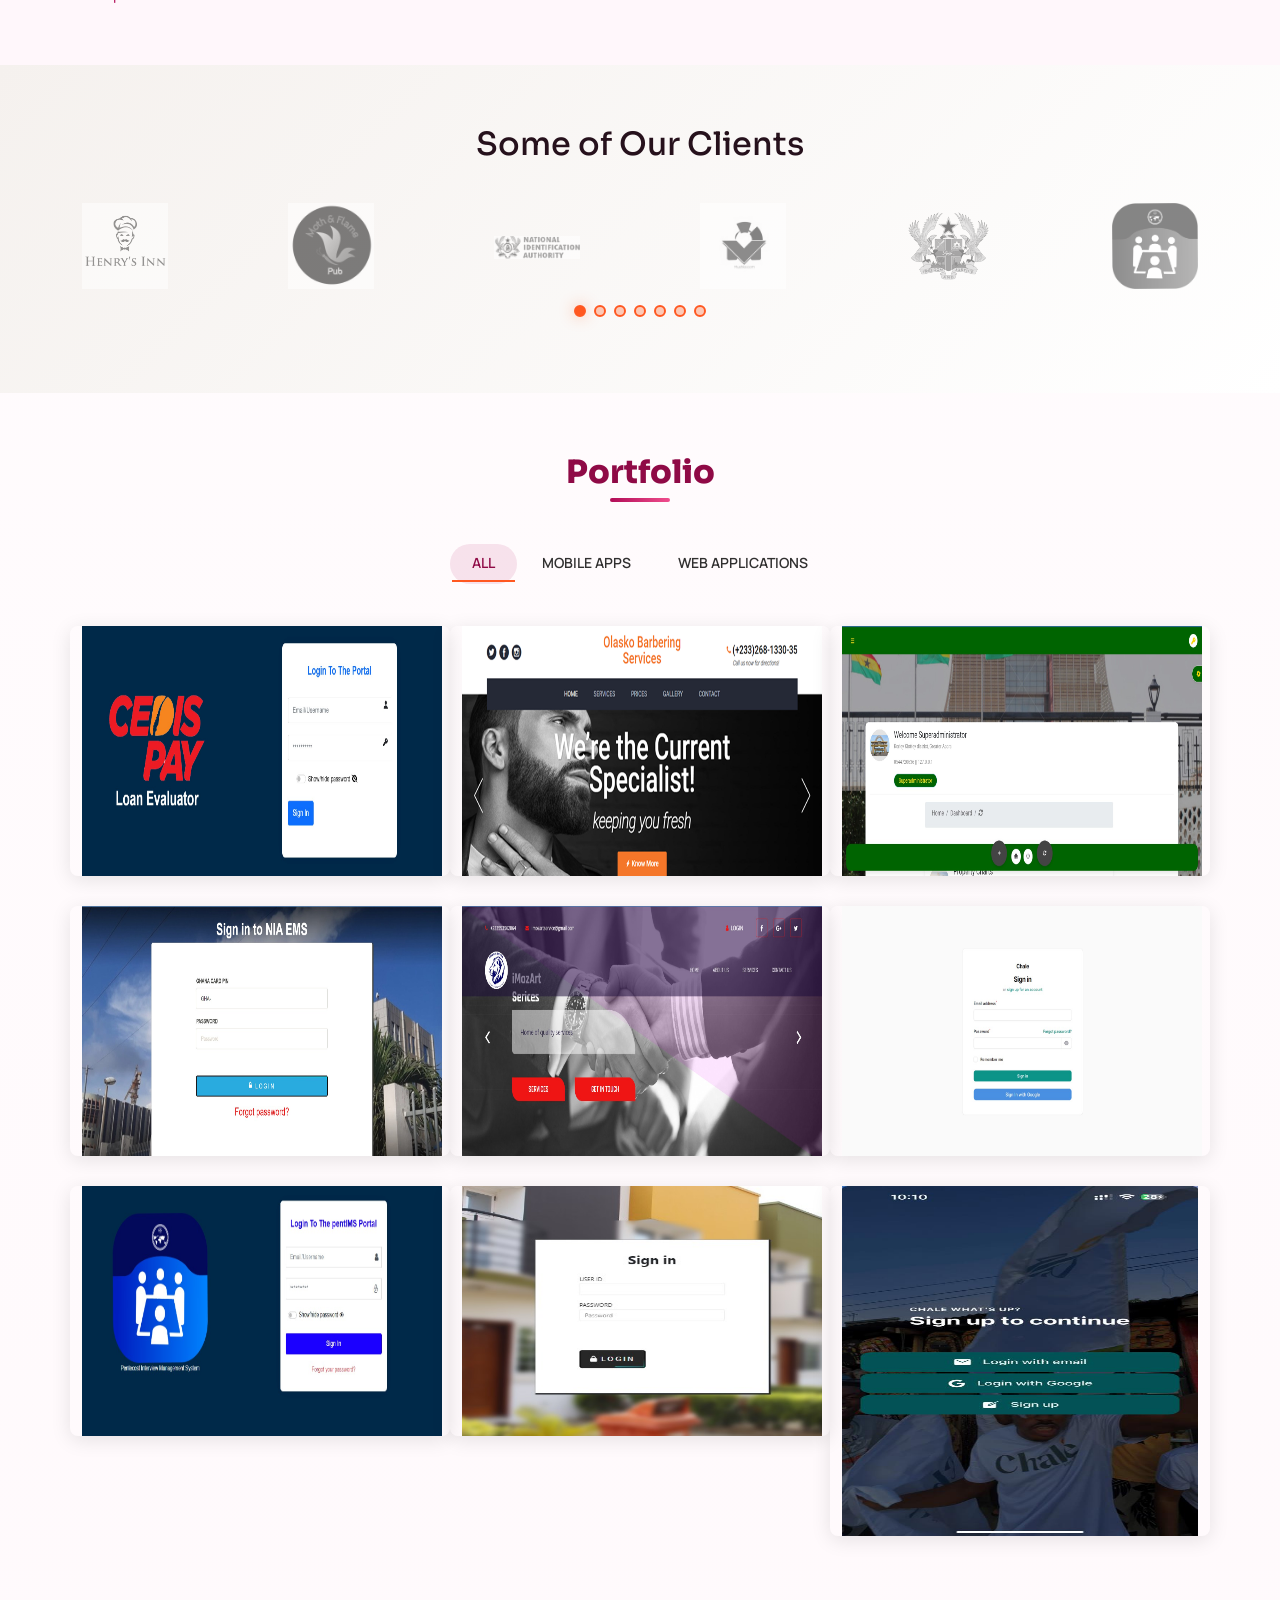
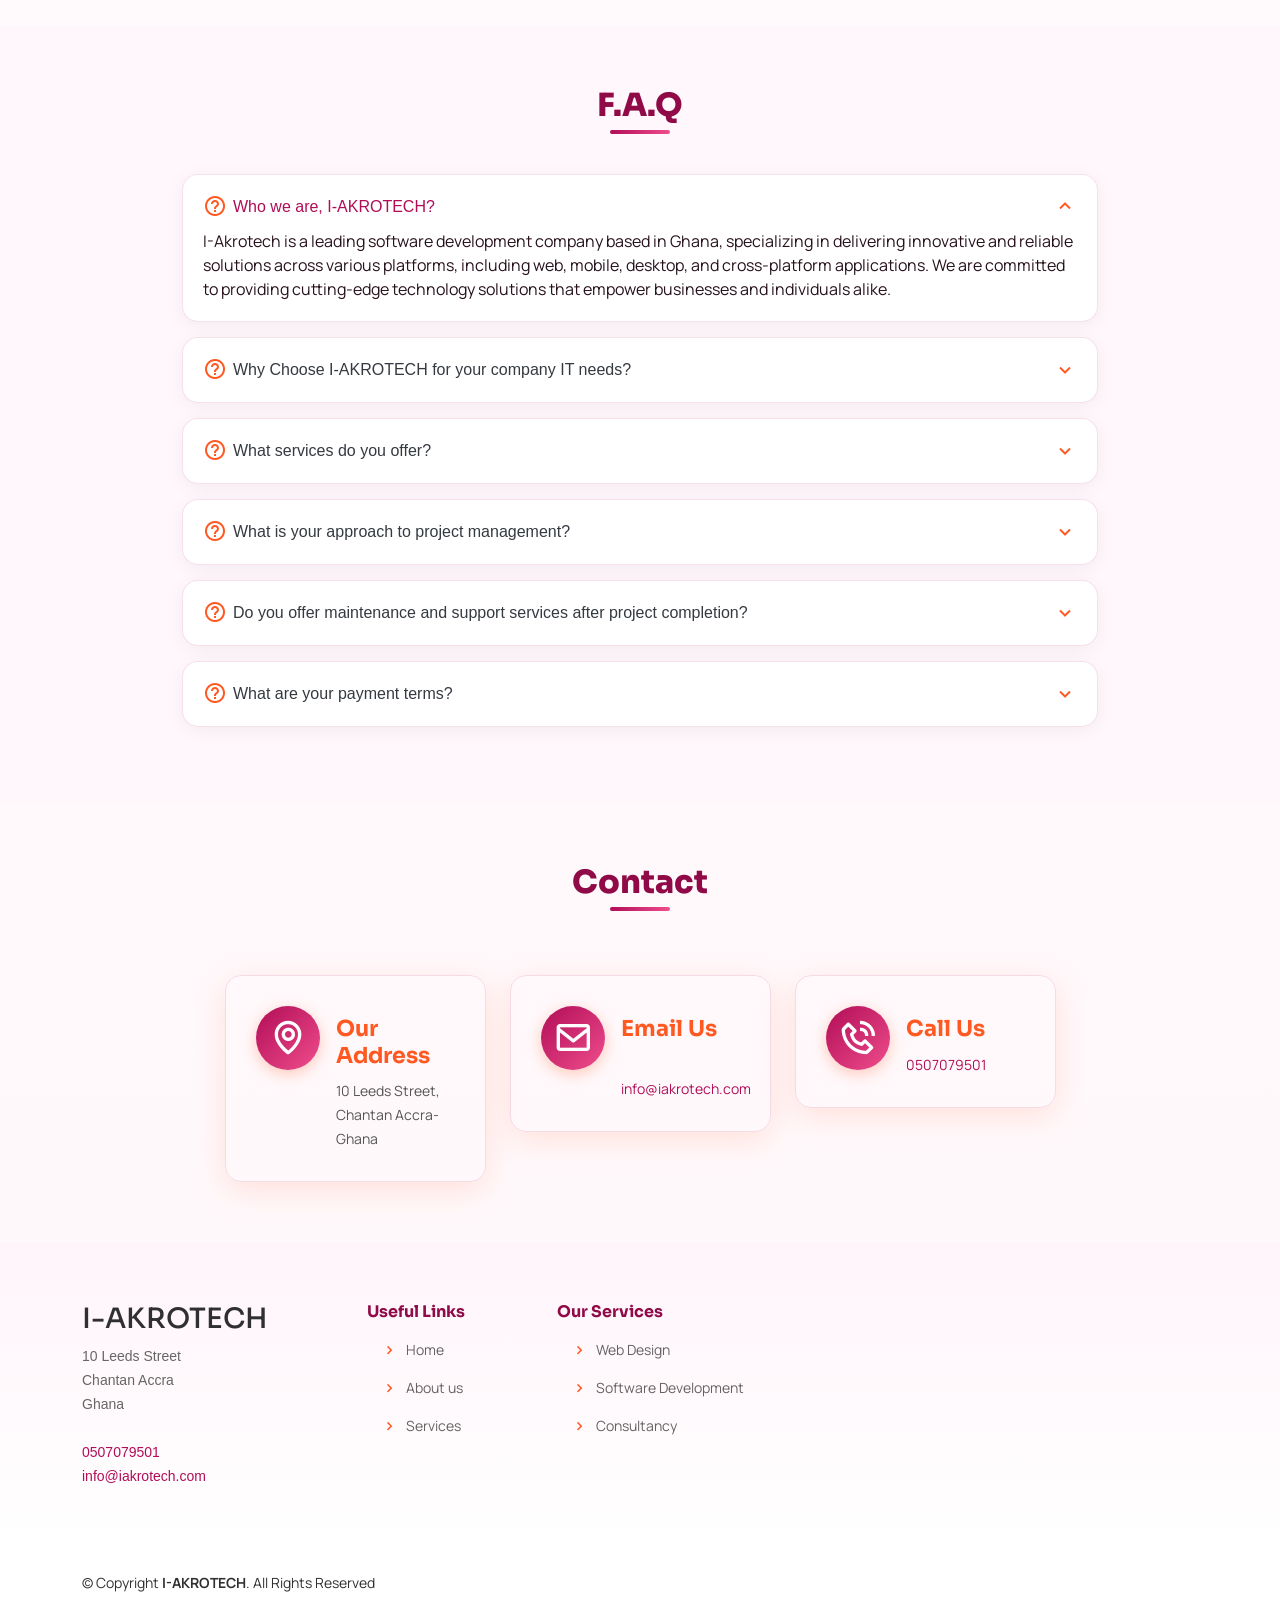
==== commit eade3fe9: "Update index.html" ====
--- a/index.html
+++ b/index.html
@@ -88,6 +88,7 @@
               <li><a href="#">Drop Down 4</a></li>
             </ul>
           </li> -->
+          <li><a class="nav-link scrollto" href="#featured-tool">Tools</a></li>
           <li><a class="nav-link scrollto" href="#contact">Contact</a></li>
         </ul>
         <i class="bi bi-list mobile-nav-toggle"></i>
@@ -299,6 +300,98 @@
       </div>
     </section><!-- End Services Section -->
 
+    <!-- ======= Featured Tool Section ======= -->
+    <section id="featured-tool" class="featured-tool section-bg">
+      <div class="container" data-aos="fade-up">
+        <div class="section-title" data-aos="fade-up">
+          <h2>Featured Tool</h2>
+          <p>Built from real project data — get an instant Ghana construction cost estimate</p>
+        </div>
+        <div class="row align-items-center g-5">
+
+          <!-- Left: description + stats -->
+          <div class="col-lg-5" data-aos="fade-right" data-aos-delay="100">
+            <span class="ft-eyebrow"><i class="bx bx-buildings"></i> Key Project Tool</span>
+            <h3 class="ft-heading">Ghana Build Cost Estimator</h3>
+            <p class="ft-desc">
+              Estimate the full construction cost of your building in Ghana in seconds. Based on real project figures from I-AKROTECH's portfolio, the estimator covers material quantities, labour, add-ons, and regional price multipliers for all major regions.
+            </p>
+            <ul class="ft-features">
+              <li><i class="bx bx-check-circle"></i> Regional pricing for all 6 zones (Accra, Ashanti, Western &amp; more)</li>
+              <li><i class="bx bx-check-circle"></i> Economy through Luxury finish tiers</li>
+              <li><i class="bx bx-check-circle"></i> Automatic block, cement &amp; steel quantities</li>
+              <li><i class="bx bx-check-circle"></i> Optional add-ons: borehole, solar, AC, fence &amp; more</li>
+              <li><i class="bx bx-check-circle"></i> Print / Save PDF estimate</li>
+            </ul>
+            <a href="https://claude.ai/code/artifact/de1c4d8c-d5e5-4c15-9edf-a079ff123b83" target="_blank" rel="noopener" class="btn-ft-launch">
+              <i class="bx bx-calculator"></i> Open Estimator Tool
+            </a>
+          </div>
+
+          <!-- Right: live preview card -->
+          <div class="col-lg-7" data-aos="fade-left" data-aos-delay="200">
+            <div class="ft-preview-card">
+              <div class="ft-preview-header">
+                <span class="ft-preview-badge"><i class="bx bx-chip"></i> Sample Estimate — My First Home</span>
+              </div>
+              <div class="ft-preview-body">
+                <div class="ft-preview-row">
+                  <div class="ft-preview-field">
+                    <span class="ft-label">Floor area</span>
+                    <span class="ft-value">190 m²</span>
+                  </div>
+                  <div class="ft-preview-field">
+                    <span class="ft-label">Storeys</span>
+                    <span class="ft-value">2</span>
+                  </div>
+                  <div class="ft-preview-field">
+                    <span class="ft-label">Region</span>
+                    <span class="ft-value">Greater Accra</span>
+                  </div>
+                  <div class="ft-preview-field">
+                    <span class="ft-label">Finish</span>
+                    <span class="ft-value">Standard</span>
+                  </div>
+                </div>
+                <div class="ft-divider"></div>
+                <div class="ft-preview-total">
+                  <span class="ft-total-label">Estimated Total</span>
+                  <span class="ft-total-amount">GHS 741,542</span>
+                </div>
+                <div class="ft-preview-materials">
+                  <div class="ft-mat">
+                    <i class="bx bx-layer"></i>
+                    <div>
+                      <strong>4,838</strong>
+                      <small>Blocks</small>
+                    </div>
+                  </div>
+                  <div class="ft-mat">
+                    <i class="bx bx-package"></i>
+                    <div>
+                      <strong>282</strong>
+                      <small>Cement Bags</small>
+                    </div>
+                  </div>
+                  <div class="ft-mat">
+                    <i class="bx bx-cylinder"></i>
+                    <div>
+                      <strong>1,596</strong>
+                      <small>Steel Rods (Y12)</small>
+                    </div>
+                  </div>
+                </div>
+                <a href="https://claude.ai/code/artifact/de1c4d8c-d5e5-4c15-9edf-a079ff123b83" target="_blank" rel="noopener" class="ft-preview-cta">
+                  Estimate your own build <i class="bx bx-right-arrow-alt"></i>
+                </a>
+              </div>
+            </div>
+          </div>
+
+        </div>
+      </div>
+    </section><!-- End Featured Tool Section -->
+
     <!-- ======= Clients Section ======= -->
     <section id="clients" class="clients">
       <div class="container" data-aos="fade-up">
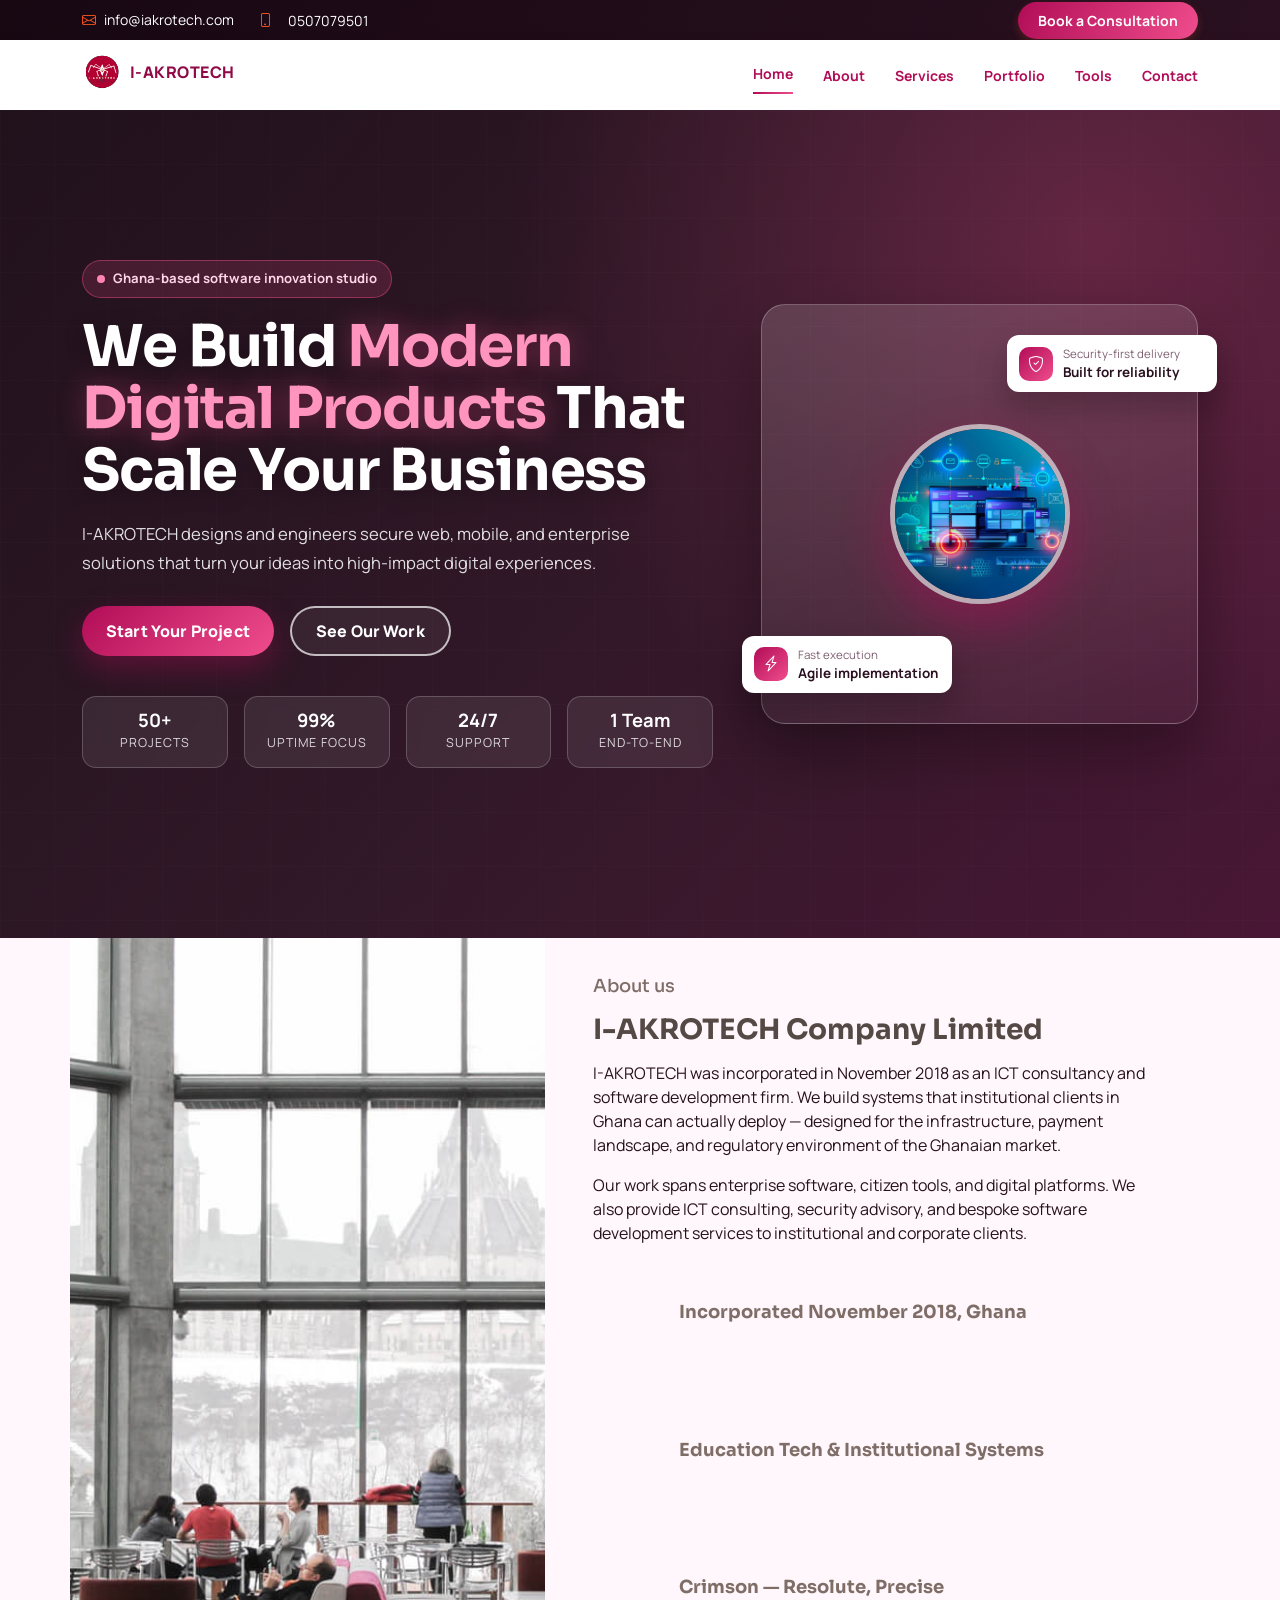
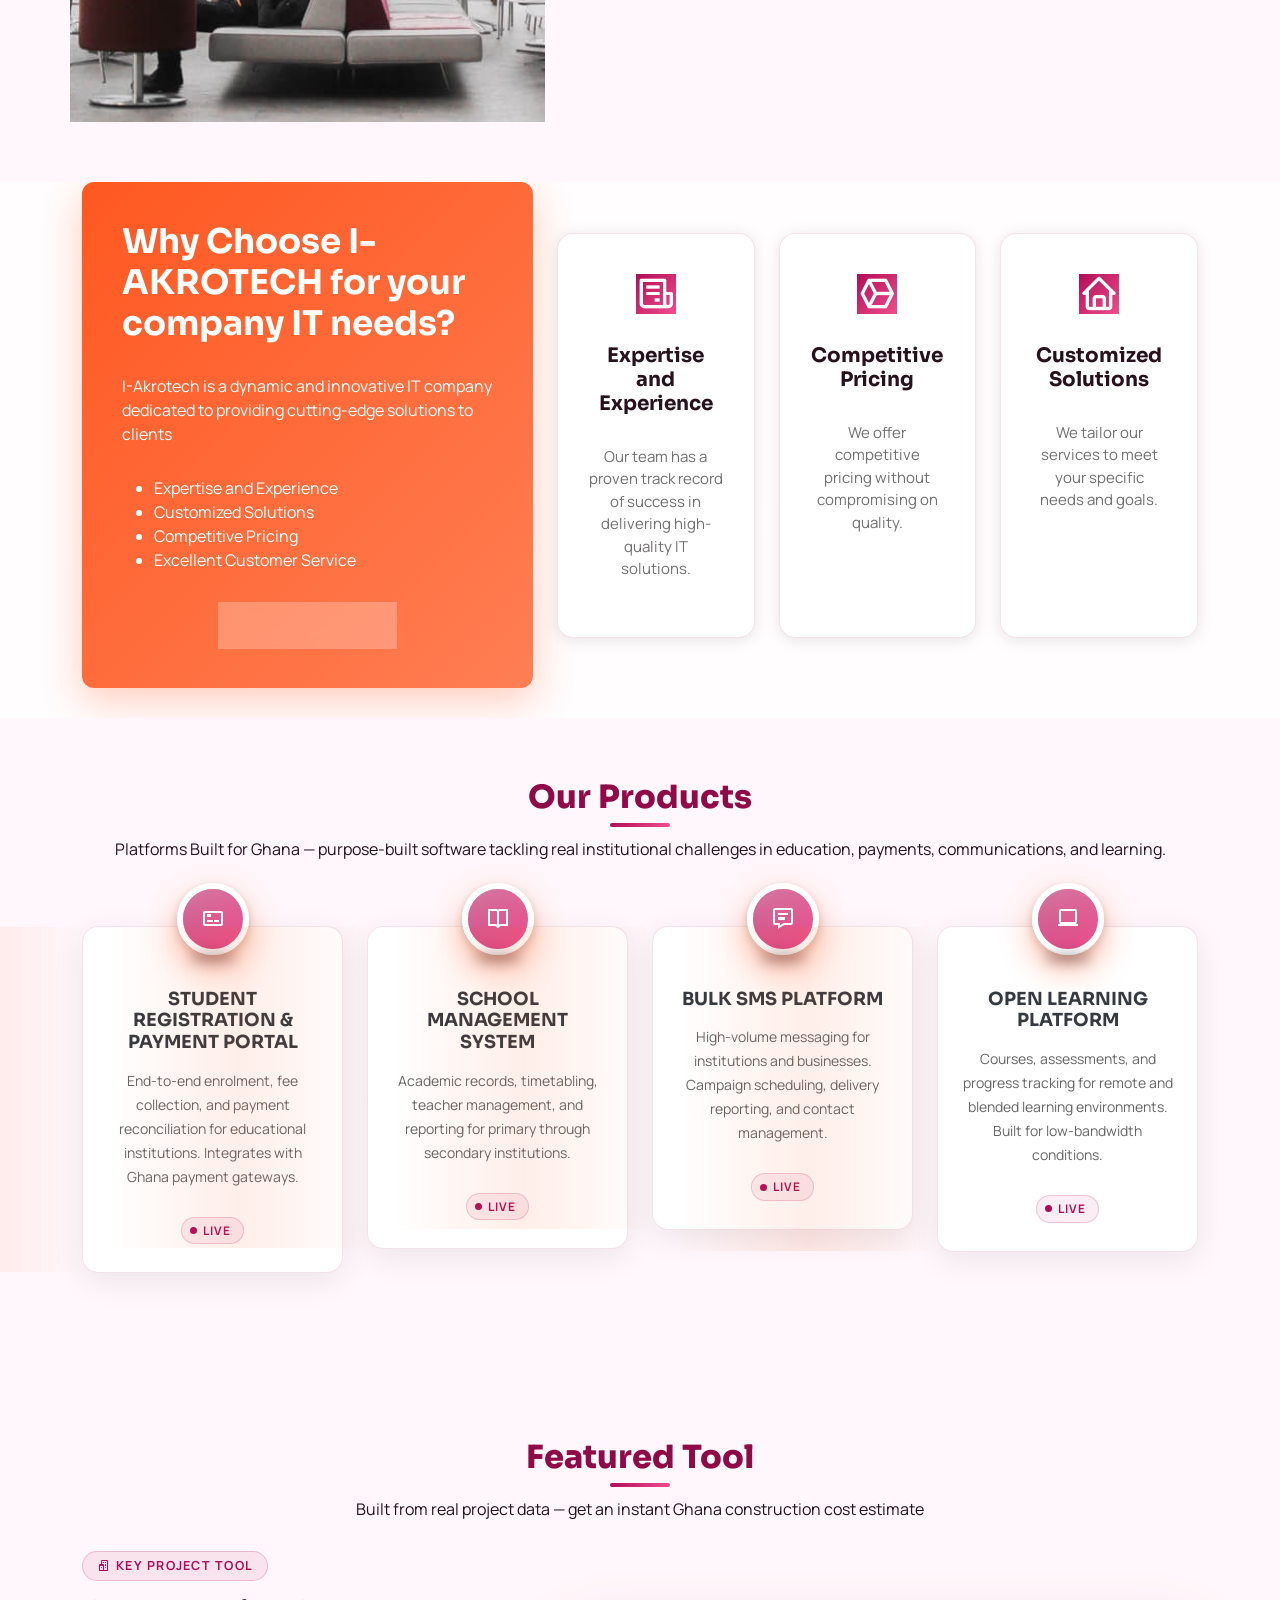
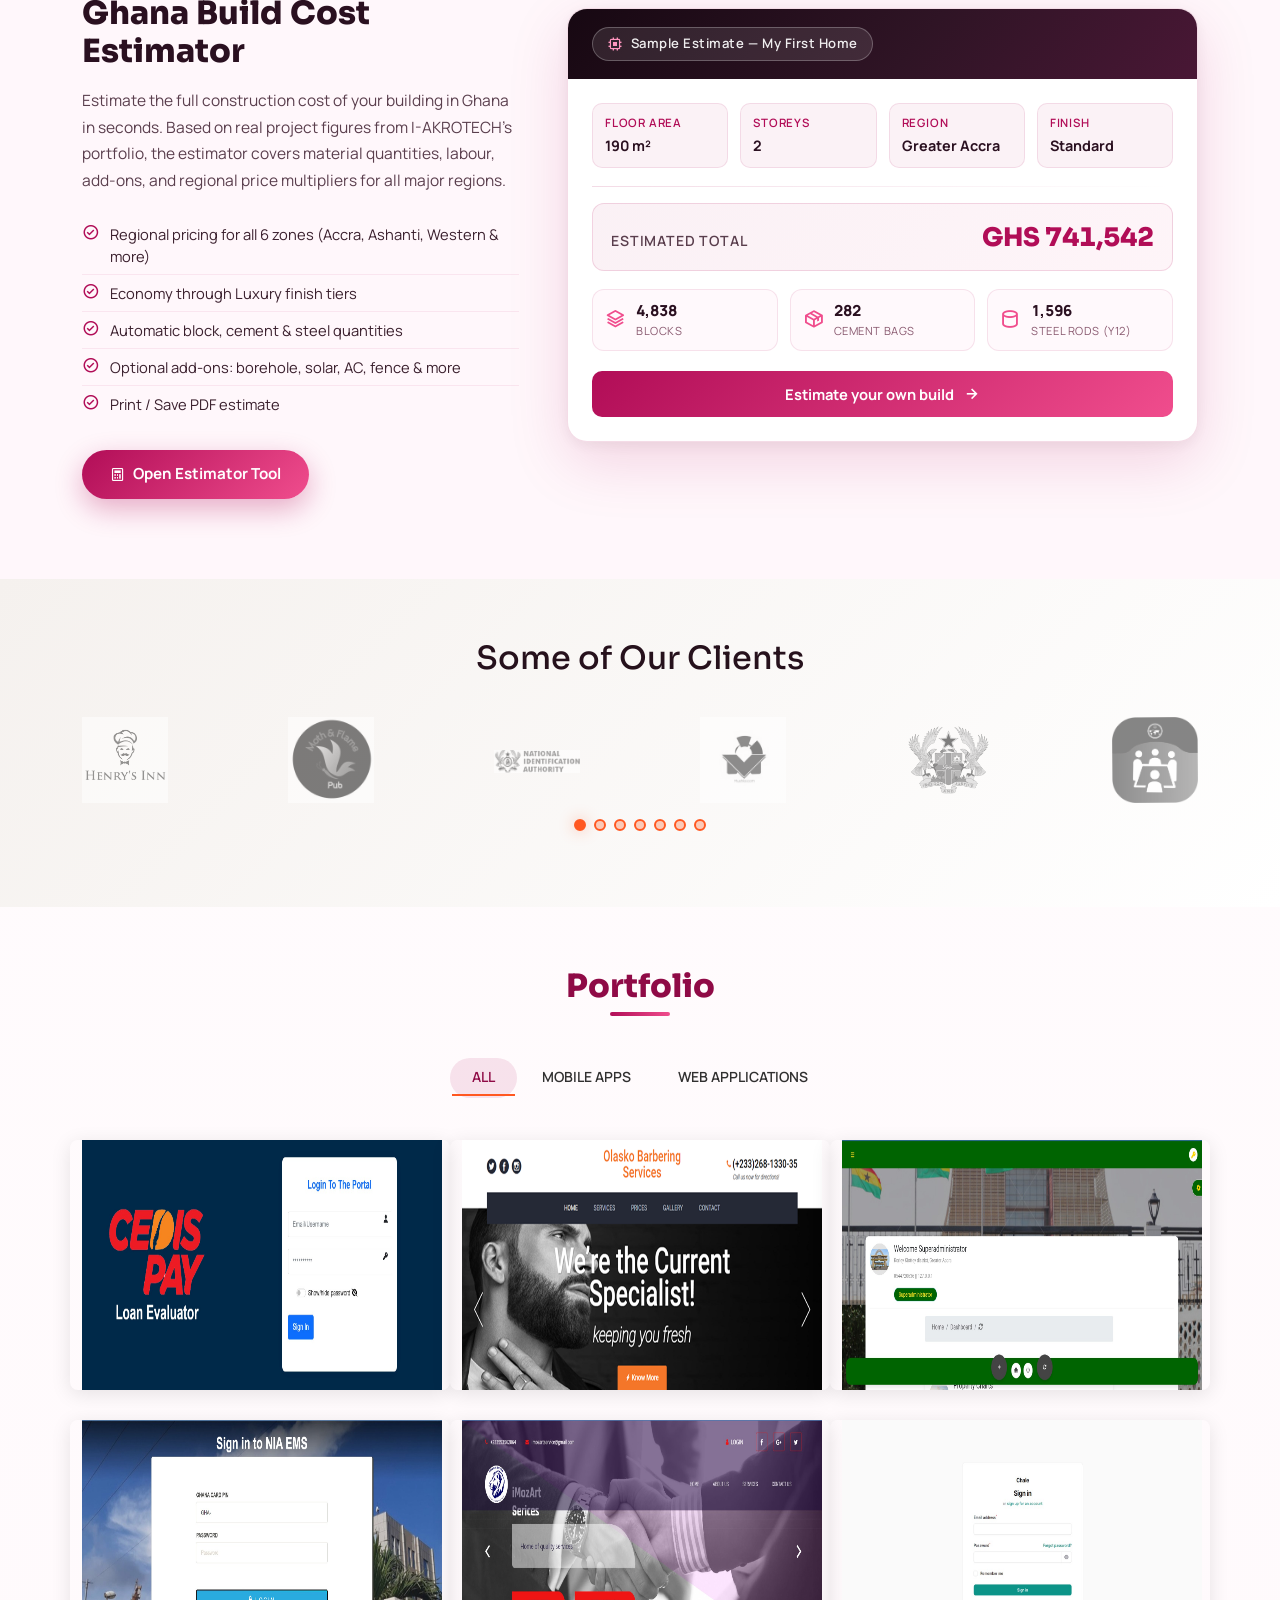
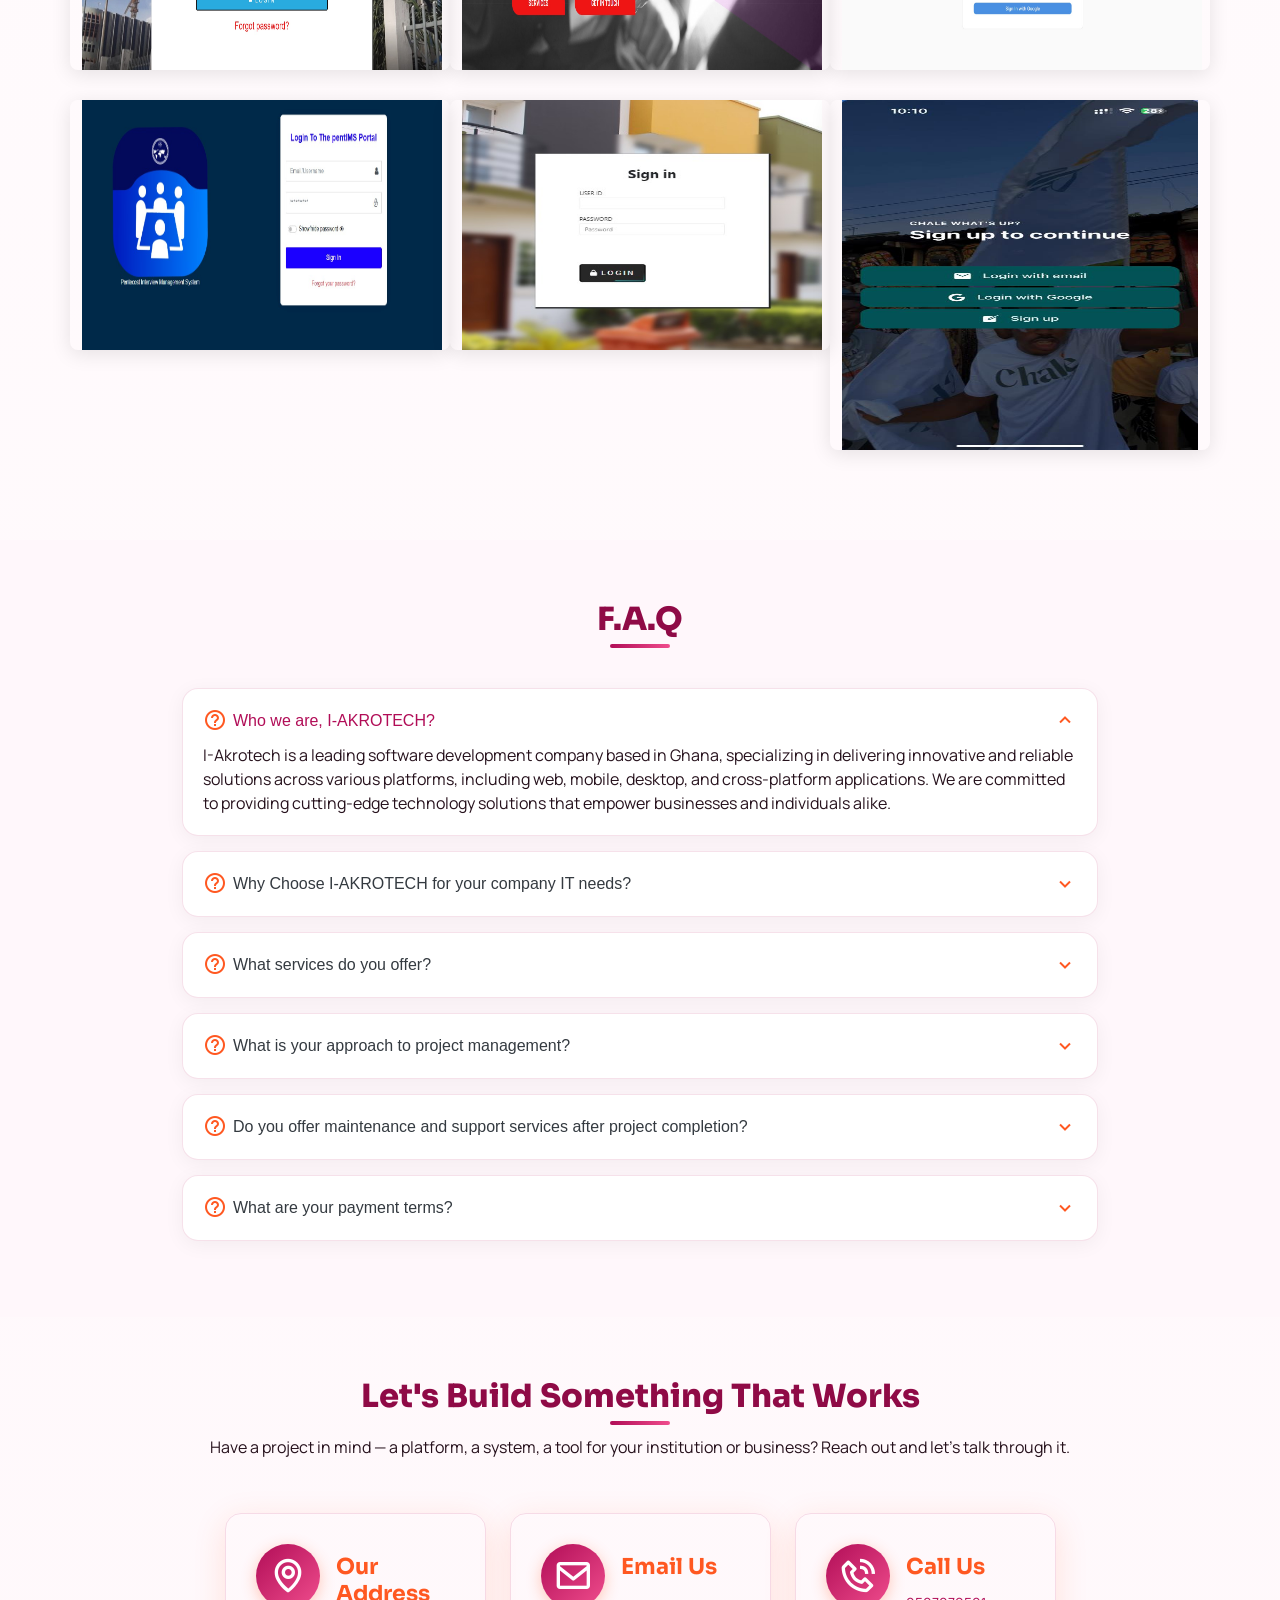
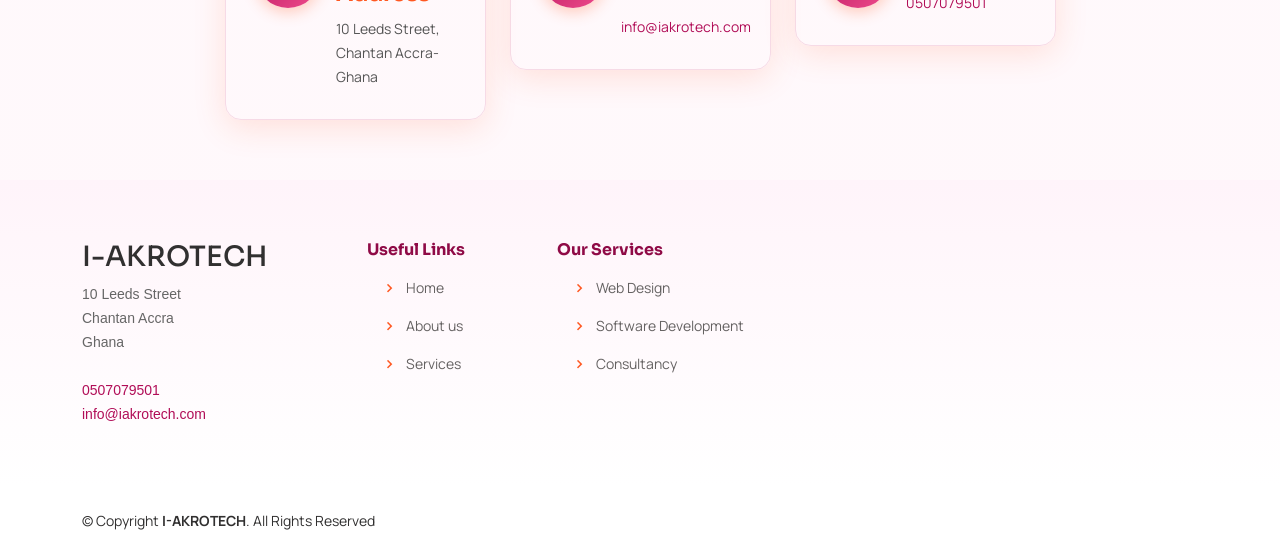
==== commit c0120539: "Update index.html" ====
--- a/index.html
+++ b/index.html
@@ -176,29 +176,27 @@
 
           <div class="col-xl-7 col-lg-6 icon-boxes d-flex flex-column align-items-stretch justify-content-center py-5 px-lg-5">
             <h4 data-aos="fade-up">About us</h4>
-            <h3 data-aos="fade-up">I-AKROTECH</h3>
-            <p data-aos="fade-up">I-Akrotech is a leading IT company, specializing in delivering innovative and reliable solutions across various platforms, including web, mobile, desktop, and cross-platform applications.
-            </p>
+            <h3 data-aos="fade-up">I-AKROTECH Company Limited</h3>
+            <p data-aos="fade-up">I-AKROTECH was incorporated in November 2018 as an ICT consultancy and software development firm. We build systems that institutional clients in Ghana can actually deploy — designed for the infrastructure, payment landscape, and regulatory environment of the Ghanaian market.</p>
+            <p data-aos="fade-up">Our work spans enterprise software, citizen tools, and digital platforms. We also provide ICT consulting, security advisory, and bespoke software development services to institutional and corporate clients.</p>
 
             <div class="icon-box" data-aos="fade-up">
-              <div class="icon"><i class="bx bx-fingerprint"></i></div>
-              <h4 class="title"><a href="">Custom Applications</a></h4>
-              <p class="description">Tailored software solutions that meet your unique business needs.</p>
+              <div class="icon"><i class="bx bx-calendar-check"></i></div>
+              <h4 class="title">Incorporated November 2018, Ghana</h4>
+              <p class="description">Software development · ICT consultancy · Digital platforms · Security advisory</p>
             </div>
 
             <div class="icon-box" data-aos="fade-up" data-aos-delay="100">
-              <div class="icon"><i class="bx bx-atom"></i></div>
-              <h4 class="title"><a href="">Technology Consulting</a></h4>
-              <p class="description">Providing expert guidance and advice on your IT initiatives.</p>
+              <div class="icon"><i class="bx bx-buildings"></i></div>
+              <h4 class="title">Education Tech &amp; Institutional Systems</h4>
+              <p class="description">Citizen-facing tools built for the infrastructure, payments landscape, and regulatory environment of Ghana.</p>
             </div>
 
             <div class="icon-box" data-aos="fade-up" data-aos-delay="200">
-              <div class="icon"><i class="bx bx-gift"></i></div>
-              <h4 class="title"><a href="">Cybersecurity Consulting</a></h4>
-              <p class="description">Advisory on how to protect your digital assets with robust security measures.</p>
-            </div>
-
-            
+              <div class="icon"><i class="bx bx-shield-quarter"></i></div>
+              <h4 class="title">Crimson — Resolute, Precise</h4>
+              <p class="description">We stand for reliable delivery, institutional-grade security, and software that outlasts the project.</p>
+            </div>
 
           </div>
         </div>
@@ -260,41 +258,53 @@
       </div>
     </section><!-- End Why Us Section -->
 
-     <!-- ======= Services Section ======= -->
-     <section id="services" class="services section-bg">
+    <!-- ======= Products Section ======= -->
+    <section id="services" class="services section-bg">
       <div class="container">
 
         <div class="section-title" data-aos="fade-up">
-          <h2>Services</h2>
-          
+          <h2>Our Products</h2>
+          <p>Platforms Built for Ghana — purpose-built software tackling real institutional challenges in education, payments, communications, and learning.</p>
         </div>
 
         <div class="row">
 
-        
-        <div class="col-lg-4 col-md-6" data-aos="fade-up" data-aos-delay="500">
+          <div class="col-lg-3 col-md-6" data-aos="fade-up" data-aos-delay="100">
             <div class="icon-box">
-              <div class="icon"><i class="bi bi-binoculars"></i></div>
-              <h4 class="title"><a href="">Application Designs</a></h4>
-              <p class="description"> Professional and user-friendly application design and development services to enhance your productivity and online presence.</b>.</p>
-            </div>
-          </div>
-          
-          <div class="col-lg-4 col-md-6" data-aos="fade-up" data-aos-delay="200">
+              <div class="icon"><i class="bx bx-credit-card-front"></i></div>
+              <h4 class="title"><a href="#">Student Registration &amp; Payment Portal</a></h4>
+              <p class="description">End-to-end enrolment, fee collection, and payment reconciliation for educational institutions. Integrates with Ghana payment gateways.</p>
+              <span class="badge-live"><span class="live-dot"></span> Live</span>
+            </div>
+          </div>
+
+          <div class="col-lg-3 col-md-6" data-aos="fade-up" data-aos-delay="200">
             <div class="icon-box">
-              <div class="icon"><i class="bi bi-briefcase"></i></div>
-              <h4 class="title"><a href="">IT Business Development</a></h4>
-             <p class="description">Guidance on selecting the best IT tools, products and services for your business.</p> 
-            </div>
-          </div>
-          
-          <div class="col-lg-4 col-md-6" data-aos="fade-up" data-aos-delay="100">
+              <div class="icon"><i class="bx bx-book-open"></i></div>
+              <h4 class="title"><a href="#">School Management System</a></h4>
+              <p class="description">Academic records, timetabling, teacher management, and reporting for primary through secondary institutions.</p>
+              <span class="badge-live"><span class="live-dot"></span> Live</span>
+            </div>
+          </div>
+
+          <div class="col-lg-3 col-md-6" data-aos="fade-up" data-aos-delay="300">
             <div class="icon-box">
-              <div class="icon"><i class="bi bi-shield-check"></i></div>
-              <h4 class="title"><a href="">Cyber Security Consulting</a></h4>
-             <p class="description"> Comprehensive cybersecurity consultation and protection against emerging threats.</p> 
-            </div>
-          </div>
+              <div class="icon"><i class="bx bx-message-detail"></i></div>
+              <h4 class="title"><a href="#">Bulk SMS Platform</a></h4>
+              <p class="description">High-volume messaging for institutions and businesses. Campaign scheduling, delivery reporting, and contact management.</p>
+              <span class="badge-live"><span class="live-dot"></span> Live</span>
+            </div>
+          </div>
+
+          <div class="col-lg-3 col-md-6" data-aos="fade-up" data-aos-delay="400">
+            <div class="icon-box">
+              <div class="icon"><i class="bx bx-laptop"></i></div>
+              <h4 class="title"><a href="#">Open Learning Platform</a></h4>
+              <p class="description">Courses, assessments, and progress tracking for remote and blended learning environments. Built for low-bandwidth conditions.</p>
+              <span class="badge-live"><span class="live-dot"></span> Live</span>
+            </div>
+          </div>
+
         </div>
 
       </div>
@@ -323,7 +333,7 @@
               <li><i class="bx bx-check-circle"></i> Optional add-ons: borehole, solar, AC, fence &amp; more</li>
               <li><i class="bx bx-check-circle"></i> Print / Save PDF estimate</li>
             </ul>
-            <a href="https://claude.ai/code/artifact/de1c4d8c-d5e5-4c15-9edf-a079ff123b83" target="_blank" rel="noopener" class="btn-ft-launch">
+            <a href="estimator.html" target="_blank" rel="noopener" class="btn-ft-launch">
               <i class="bx bx-calculator"></i> Open Estimator Tool
             </a>
           </div>
@@ -381,7 +391,7 @@
                     </div>
                   </div>
                 </div>
-                <a href="https://claude.ai/code/artifact/de1c4d8c-d5e5-4c15-9edf-a079ff123b83" target="_blank" rel="noopener" class="ft-preview-cta">
+                <a href="estimator.html" target="_blank" rel="noopener" class="ft-preview-cta">
                   Estimate your own build <i class="bx bx-right-arrow-alt"></i>
                 </a>
               </div>
@@ -624,8 +634,8 @@
       <div class="container">
 
         <div class="section-title">
-          <h2 data-aos="fade-up">Contact</h2>
-          <!-- <p data-aos="fade-up">Magnam dolores commodi suscipit. Necessitatibus eius consequatur ex aliquid fuga eum quidem. Sit sint consectetur velit. Quisquam quos quisquam cupiditate. Et nemo qui impedit suscipit alias ea. Quia fugiat sit in iste officiis commodi quidem hic quas.</p> -->
+          <h2 data-aos="fade-up">Let's Build Something That Works</h2>
+          <p data-aos="fade-up">Have a project in mind — a platform, a system, a tool for your institution or business? Reach out and let's talk through it.</p>
         </div>
 
         <div class="row justify-content-center">
--- a/assets/css/style.css
+++ b/assets/css/style.css
@@ -2928,6 +2928,319 @@
   }
 }
 
+
+/*--------------------------------------------------------------
+# Featured Tool Section
+--------------------------------------------------------------*/
+.featured-tool {
+  padding: 80px 0;
+}
+
+.ft-eyebrow {
+  display: inline-flex;
+  align-items: center;
+  gap: 6px;
+  font-size: 0.78rem;
+  font-weight: 700;
+  text-transform: uppercase;
+  letter-spacing: 0.1em;
+  color: var(--iak-primary);
+  background: rgba(177, 13, 87, 0.08);
+  border: 1px solid rgba(177, 13, 87, 0.2);
+  border-radius: 999px;
+  padding: 5px 14px;
+  margin-bottom: 14px;
+}
+
+.ft-heading {
+  font-family: "Sora", sans-serif;
+  font-size: clamp(1.5rem, 2.5vw, 2rem);
+  font-weight: 800;
+  color: var(--iak-dark-soft);
+  margin-bottom: 16px;
+  line-height: 1.18;
+}
+
+.ft-desc {
+  color: #5a3e4d;
+  font-size: 0.97rem;
+  line-height: 1.72;
+  margin-bottom: 22px;
+}
+
+.ft-features {
+  list-style: none;
+  padding: 0;
+  margin: 0 0 28px;
+}
+
+.ft-features li {
+  display: flex;
+  align-items: flex-start;
+  gap: 10px;
+  padding: 7px 0;
+  font-size: 0.92rem;
+  color: #3a1f2d;
+  border-bottom: 1px solid rgba(177, 13, 87, 0.07);
+}
+
+.ft-features li:last-child {
+  border-bottom: none;
+}
+
+.ft-features li i {
+  color: var(--iak-primary);
+  font-size: 1.1rem;
+  flex-shrink: 0;
+  margin-top: 1px;
+}
+
+.btn-ft-launch {
+  display: inline-flex;
+  align-items: center;
+  gap: 8px;
+  background: linear-gradient(135deg, var(--iak-primary), var(--iak-accent));
+  color: #fff !important;
+  font-weight: 700;
+  font-size: 0.95rem;
+  padding: 13px 28px;
+  border-radius: 999px;
+  text-decoration: none;
+  box-shadow: 0 10px 28px rgba(177, 13, 87, 0.32);
+  transition: transform 0.3s ease, box-shadow 0.3s ease;
+}
+
+.btn-ft-launch:hover {
+  transform: translateY(-3px);
+  box-shadow: 0 16px 36px rgba(177, 13, 87, 0.46);
+  color: #fff !important;
+}
+
+/* Preview card */
+.ft-preview-card {
+  border-radius: 20px;
+  overflow: hidden;
+  box-shadow: 0 20px 60px rgba(177, 13, 87, 0.15), 0 4px 16px rgba(0, 0, 0, 0.06);
+  border: 1px solid rgba(177, 13, 87, 0.14);
+  background: #fff;
+  transition: transform 0.4s ease, box-shadow 0.4s ease;
+}
+
+.ft-preview-card:hover {
+  transform: translateY(-6px);
+  box-shadow: 0 30px 70px rgba(177, 13, 87, 0.22), 0 8px 24px rgba(0, 0, 0, 0.08);
+}
+
+.ft-preview-header {
+  background: linear-gradient(130deg, var(--iak-dark) 0%, #2f1425 55%, #491735 100%);
+  padding: 18px 24px;
+}
+
+.ft-preview-badge {
+  display: inline-flex;
+  align-items: center;
+  gap: 7px;
+  color: rgba(255, 255, 255, 0.92);
+  font-size: 0.82rem;
+  font-weight: 600;
+  letter-spacing: 0.04em;
+  background: rgba(255, 255, 255, 0.1);
+  border: 1px solid rgba(255, 255, 255, 0.25);
+  border-radius: 999px;
+  padding: 6px 14px;
+}
+
+.ft-preview-badge i {
+  font-size: 1rem;
+  color: #ff95be;
+}
+
+.ft-preview-body {
+  padding: 24px;
+}
+
+.ft-preview-row {
+  display: grid;
+  grid-template-columns: repeat(4, 1fr);
+  gap: 12px;
+  margin-bottom: 18px;
+}
+
+@media (max-width: 576px) {
+  .ft-preview-row {
+    grid-template-columns: repeat(2, 1fr);
+  }
+}
+
+.ft-preview-field {
+  background: rgba(177, 13, 87, 0.05);
+  border: 1px solid rgba(177, 13, 87, 0.1);
+  border-radius: 10px;
+  padding: 10px 12px;
+}
+
+.ft-label {
+  display: block;
+  font-size: 0.72rem;
+  font-weight: 600;
+  text-transform: uppercase;
+  letter-spacing: 0.07em;
+  color: var(--iak-primary);
+  margin-bottom: 4px;
+}
+
+.ft-value {
+  display: block;
+  font-size: 0.9rem;
+  font-weight: 700;
+  color: var(--iak-dark-soft);
+}
+
+.ft-divider {
+  height: 1px;
+  background: linear-gradient(to right, rgba(177, 13, 87, 0.15), transparent);
+  margin: 16px 0;
+}
+
+.ft-preview-total {
+  display: flex;
+  align-items: baseline;
+  justify-content: space-between;
+  padding: 14px 18px;
+  background: linear-gradient(135deg, rgba(177, 13, 87, 0.06), rgba(240, 77, 141, 0.06));
+  border: 1px solid rgba(177, 13, 87, 0.14);
+  border-radius: 12px;
+  margin-bottom: 18px;
+}
+
+.ft-total-label {
+  font-size: 0.88rem;
+  font-weight: 600;
+  color: #5a3e4d;
+  text-transform: uppercase;
+  letter-spacing: 0.06em;
+}
+
+.ft-total-amount {
+  font-family: "Sora", sans-serif;
+  font-size: 1.6rem;
+  font-weight: 800;
+  color: var(--iak-primary);
+  font-variant-numeric: tabular-nums;
+}
+
+.ft-preview-materials {
+  display: flex;
+  gap: 12px;
+  margin-bottom: 20px;
+}
+
+.ft-mat {
+  flex: 1;
+  display: flex;
+  align-items: center;
+  gap: 10px;
+  background: #fff9fc;
+  border: 1px solid rgba(177, 13, 87, 0.1);
+  border-radius: 12px;
+  padding: 10px 12px;
+}
+
+.ft-mat i {
+  font-size: 1.3rem;
+  color: var(--iak-accent);
+  flex-shrink: 0;
+}
+
+.ft-mat strong {
+  display: block;
+  font-size: 0.95rem;
+  font-weight: 800;
+  color: var(--iak-dark-soft);
+  font-variant-numeric: tabular-nums;
+}
+
+.ft-mat small {
+  display: block;
+  font-size: 0.7rem;
+  color: #8a5a70;
+  text-transform: uppercase;
+  letter-spacing: 0.05em;
+}
+
+.ft-preview-cta {
+  display: flex;
+  align-items: center;
+  justify-content: center;
+  gap: 8px;
+  width: 100%;
+  padding: 12px;
+  background: linear-gradient(135deg, var(--iak-primary), var(--iak-accent));
+  color: #fff !important;
+  font-weight: 700;
+  font-size: 0.92rem;
+  border-radius: 10px;
+  text-decoration: none;
+  transition: opacity 0.3s ease, transform 0.3s ease;
+}
+
+.ft-preview-cta:hover {
+  opacity: 0.92;
+  transform: translateY(-2px);
+  color: #fff !important;
+}
+
+.ft-preview-cta i {
+  font-size: 1.2rem;
+  transition: transform 0.3s ease;
+}
+
+.ft-preview-cta:hover i {
+  transform: translateX(4px);
+}
+
+@media (max-width: 768px) {
+  .ft-preview-materials {
+    flex-direction: column;
+  }
+}
+
+
+/*--------------------------------------------------------------
+# Product Live Badge
+--------------------------------------------------------------*/
+.badge-live {
+  display: inline-flex;
+  align-items: center;
+  gap: 6px;
+  margin-top: 12px;
+  font-size: 0.74rem;
+  font-weight: 700;
+  letter-spacing: 0.07em;
+  text-transform: uppercase;
+  color: var(--iak-primary);
+  background: rgba(177, 13, 87, 0.07);
+  border: 1px solid rgba(177, 13, 87, 0.18);
+  border-radius: 999px;
+  padding: 4px 12px 4px 8px;
+}
+
+.live-dot {
+  width: 7px;
+  height: 7px;
+  border-radius: 50%;
+  background: var(--iak-primary);
+  box-shadow: 0 0 0 0 rgba(177, 13, 87, 0.7);
+  animation: livePulse 2s infinite;
+  flex-shrink: 0;
+}
+
+@keyframes livePulse {
+  0%   { box-shadow: 0 0 0 0 rgba(177, 13, 87, 0.7); }
+  70%  { box-shadow: 0 0 0 7px rgba(177, 13, 87, 0); }
+  100% { box-shadow: 0 0 0 0 rgba(177, 13, 87, 0); }
+}
+
 @media (prefers-reduced-motion: reduce) {
   *,
   *::before,
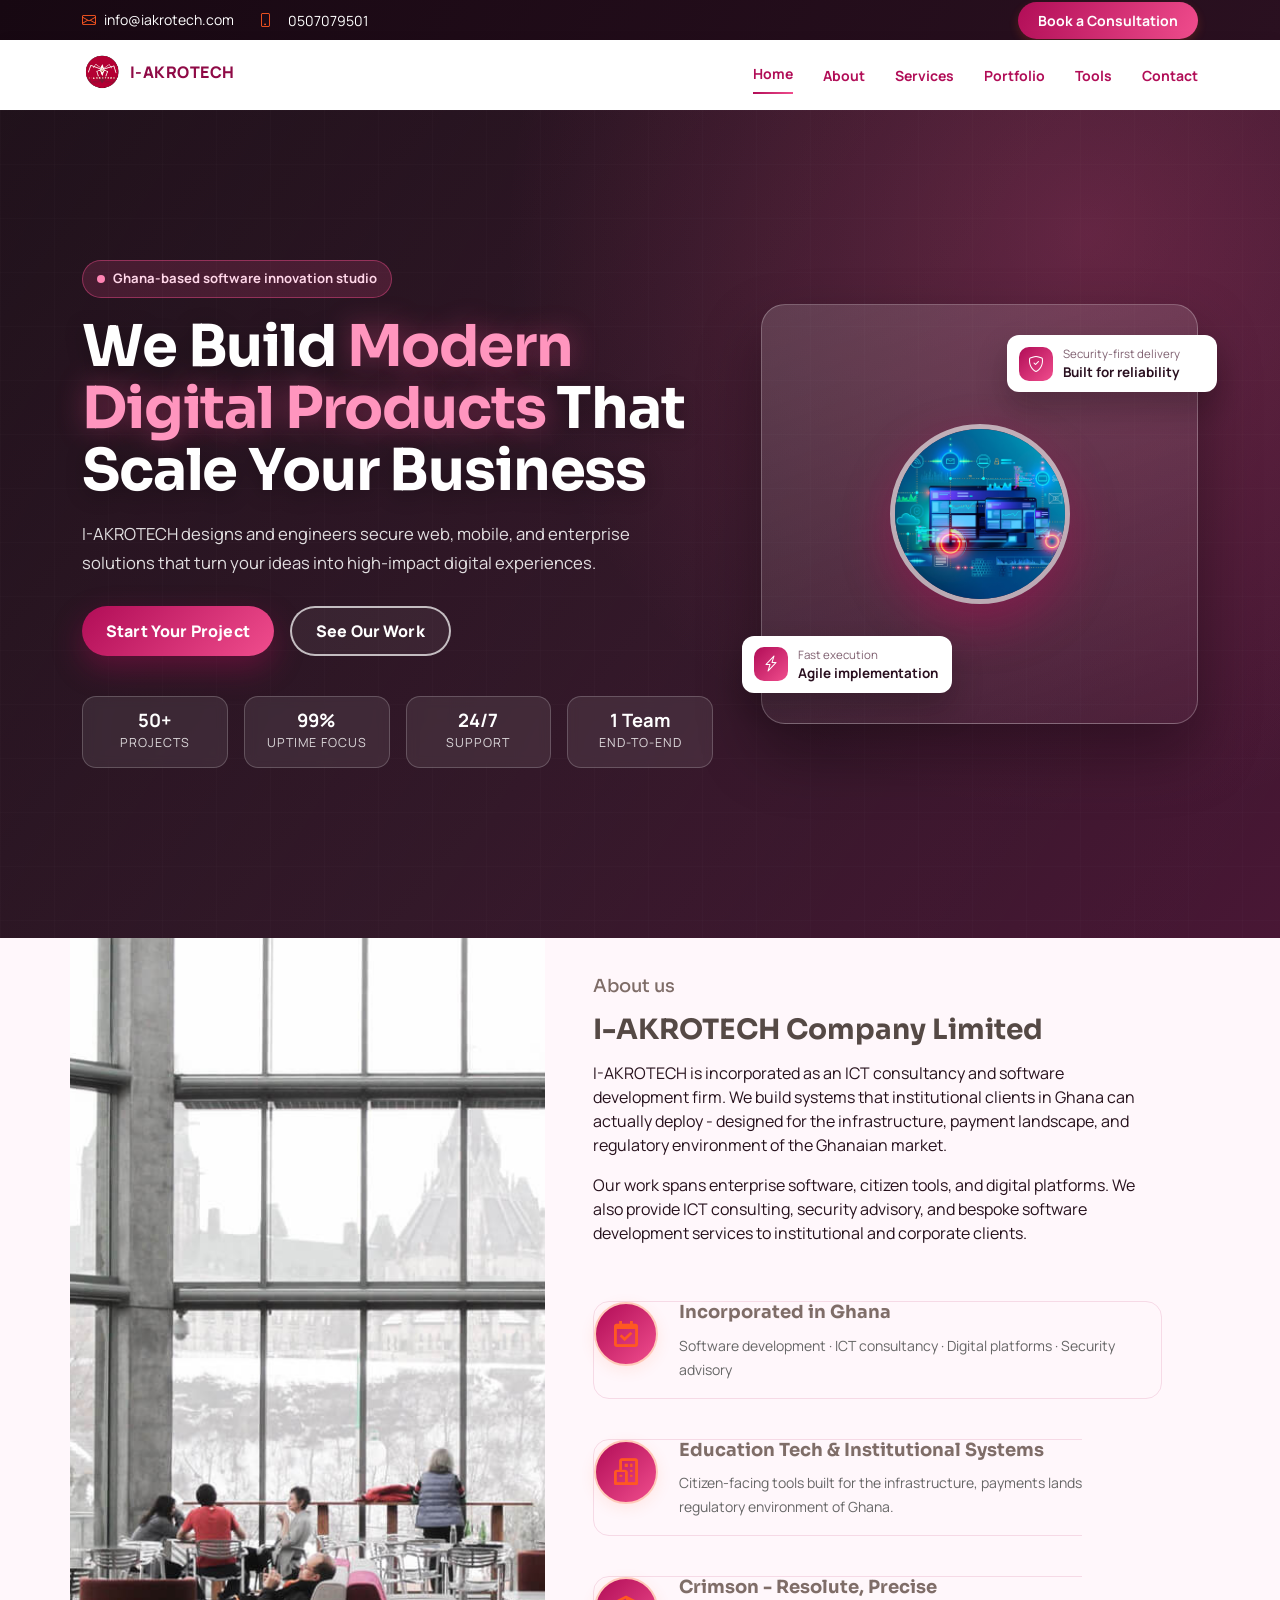
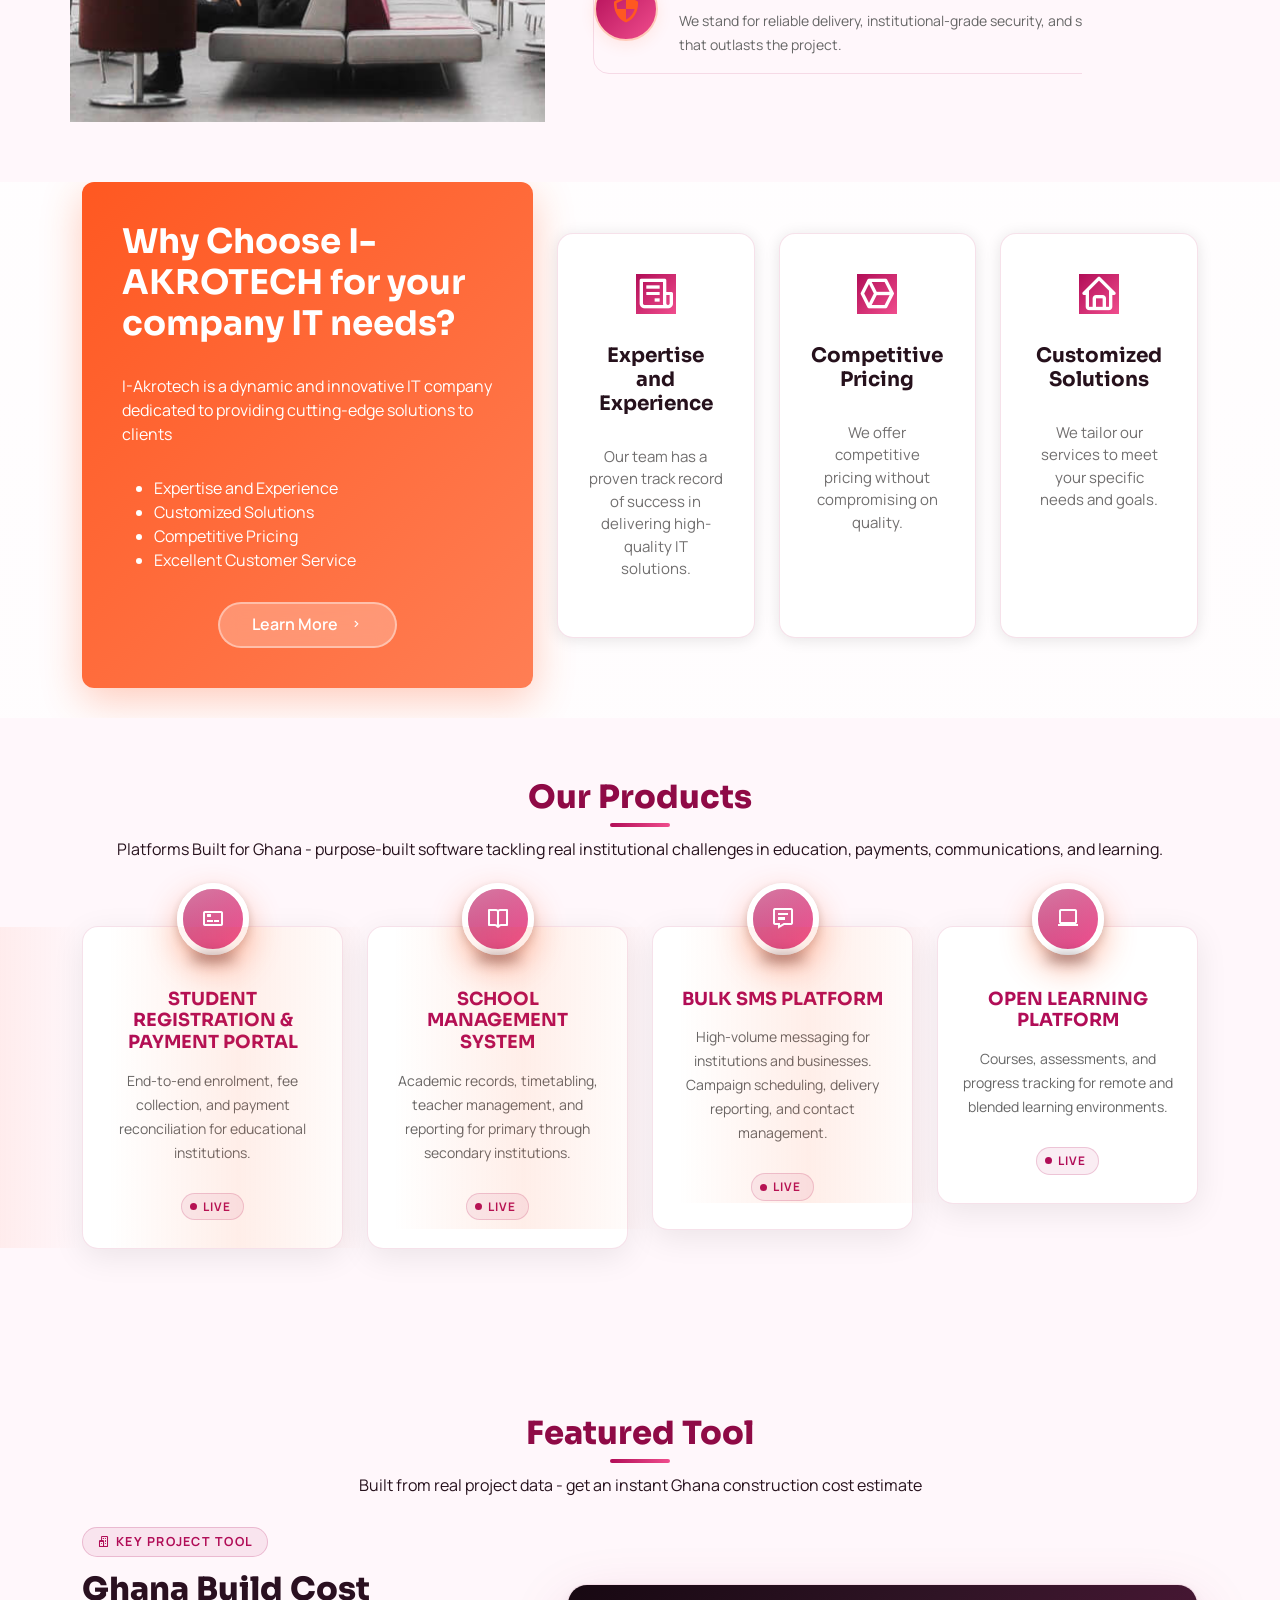
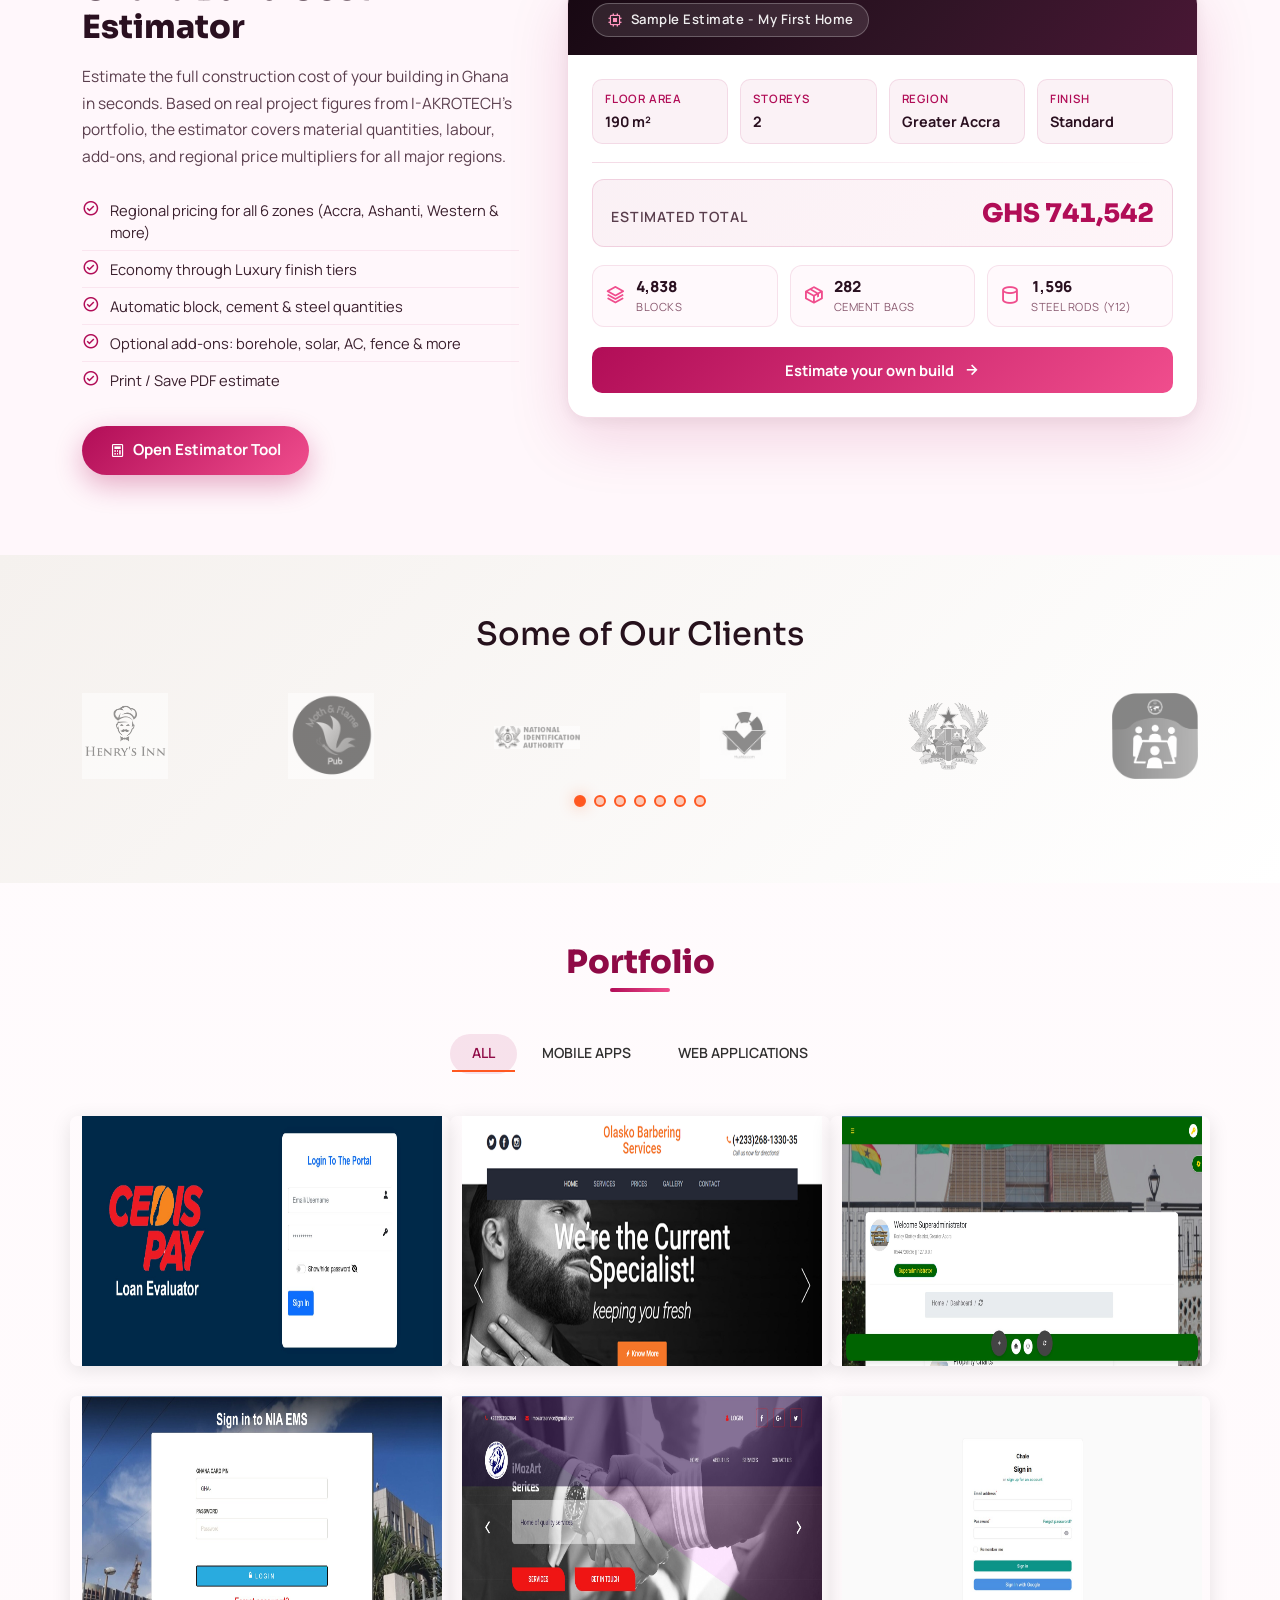
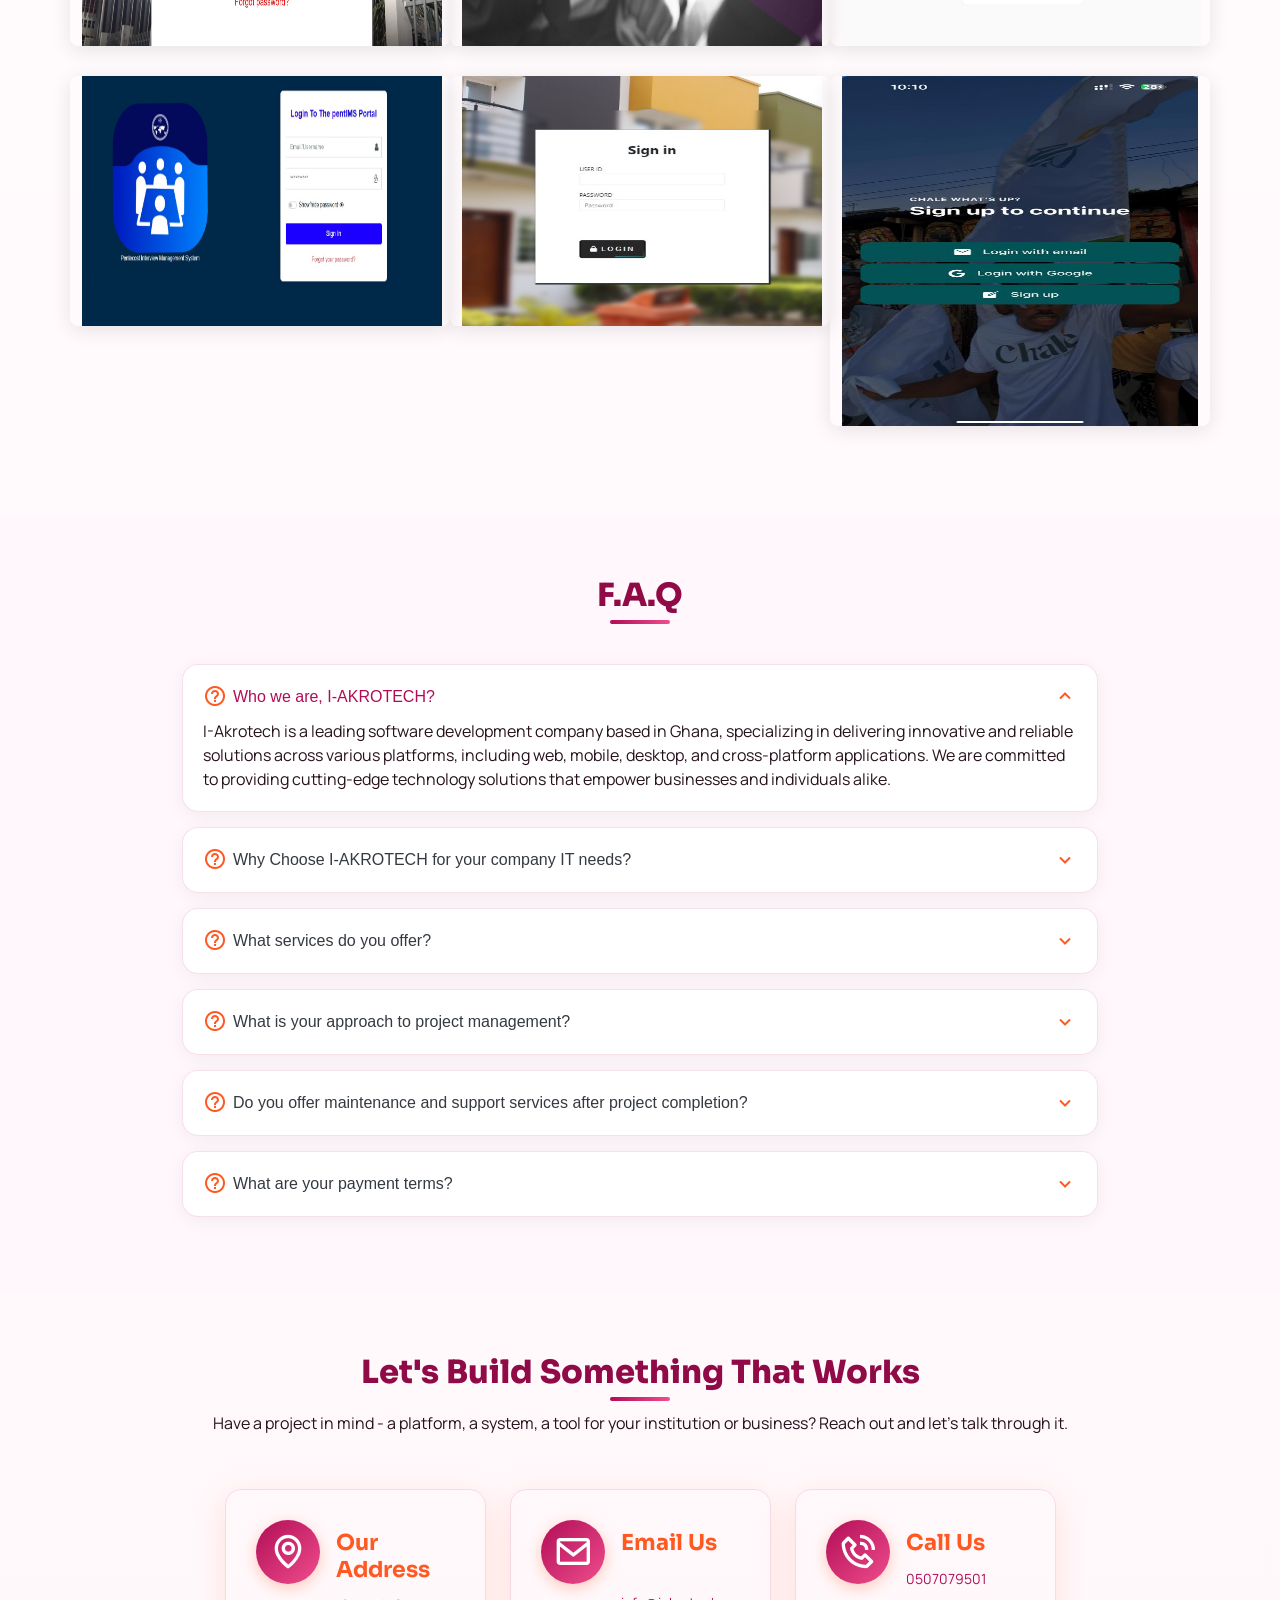
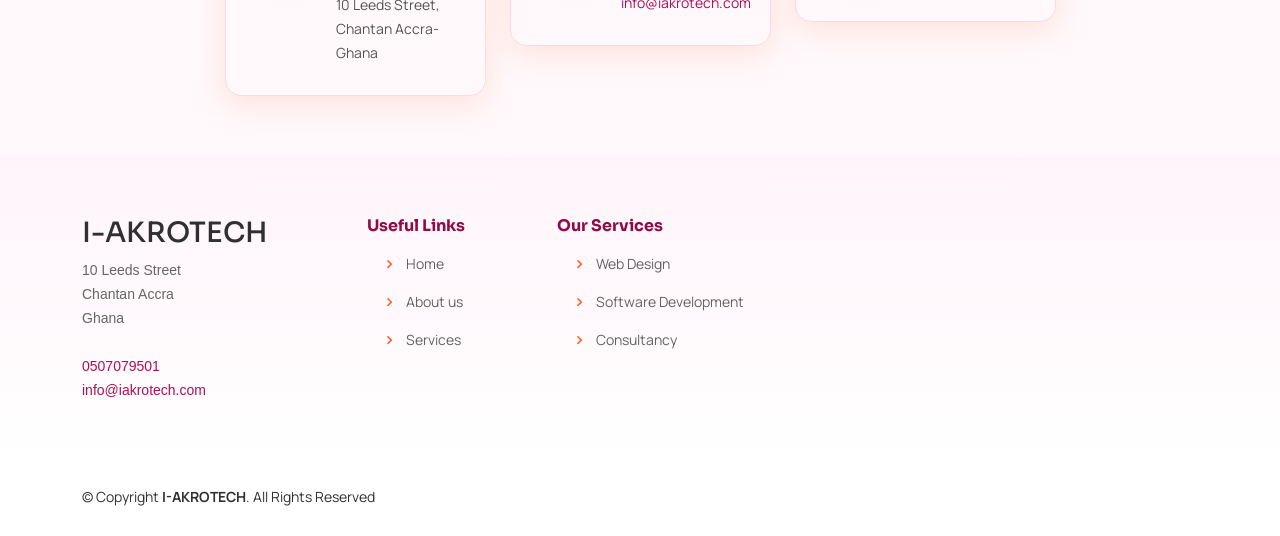
==== commit c15b652c: "Update index.html" ====
--- a/index.html
+++ b/index.html
@@ -177,12 +177,12 @@
           <div class="col-xl-7 col-lg-6 icon-boxes d-flex flex-column align-items-stretch justify-content-center py-5 px-lg-5">
             <h4 data-aos="fade-up">About us</h4>
             <h3 data-aos="fade-up">I-AKROTECH Company Limited</h3>
-            <p data-aos="fade-up">I-AKROTECH was incorporated in November 2018 as an ICT consultancy and software development firm. We build systems that institutional clients in Ghana can actually deploy — designed for the infrastructure, payment landscape, and regulatory environment of the Ghanaian market.</p>
+            <p data-aos="fade-up">I-AKROTECH is incorporated as an ICT consultancy and software development firm. We build systems that institutional clients in Ghana can actually deploy - designed for the infrastructure, payment landscape, and regulatory environment of the Ghanaian market.</p>
             <p data-aos="fade-up">Our work spans enterprise software, citizen tools, and digital platforms. We also provide ICT consulting, security advisory, and bespoke software development services to institutional and corporate clients.</p>
 
             <div class="icon-box" data-aos="fade-up">
               <div class="icon"><i class="bx bx-calendar-check"></i></div>
-              <h4 class="title">Incorporated November 2018, Ghana</h4>
+              <h4 class="title">Incorporated in Ghana</h4>
               <p class="description">Software development · ICT consultancy · Digital platforms · Security advisory</p>
             </div>
 
@@ -194,7 +194,7 @@
 
             <div class="icon-box" data-aos="fade-up" data-aos-delay="200">
               <div class="icon"><i class="bx bx-shield-quarter"></i></div>
-              <h4 class="title">Crimson — Resolute, Precise</h4>
+              <h4 class="title">Crimson - Resolute, Precise</h4>
               <p class="description">We stand for reliable delivery, institutional-grade security, and software that outlasts the project.</p>
             </div>
 
@@ -264,7 +264,7 @@
 
         <div class="section-title" data-aos="fade-up">
           <h2>Our Products</h2>
-          <p>Platforms Built for Ghana — purpose-built software tackling real institutional challenges in education, payments, communications, and learning.</p>
+          <p>Platforms Built for Ghana - purpose-built software tackling real institutional challenges in education, payments, communications, and learning.</p>
         </div>
 
         <div class="row">
@@ -272,36 +272,53 @@
           <div class="col-lg-3 col-md-6" data-aos="fade-up" data-aos-delay="100">
             <div class="icon-box">
               <div class="icon"><i class="bx bx-credit-card-front"></i></div>
-              <h4 class="title"><a href="#">Student Registration &amp; Payment Portal</a></h4>
-              <p class="description">End-to-end enrolment, fee collection, and payment reconciliation for educational institutions. Integrates with Ghana payment gateways.</p>
-              <span class="badge-live"><span class="live-dot"></span> Live</span>
-            </div>
-          </div>
+                <div class="box-content">
+                  <a href="https://shortcourse.csuc.edu.gh" target="_blank">
+                    <h4 class="title">Student Registration &amp; Payment Portal</h4>
+                    <p class="description">End-to-end enrolment, fee collection, and payment reconciliation for educational institutions.</p>
+                    <span class="badge-live"><span class="live-dot"></span> Live</span>
+                  </a>
+                </div>
+            </div>
+          </div>
+        
 
           <div class="col-lg-3 col-md-6" data-aos="fade-up" data-aos-delay="200">
             <div class="icon-box">
               <div class="icon"><i class="bx bx-book-open"></i></div>
-              <h4 class="title"><a href="#">School Management System</a></h4>
-              <p class="description">Academic records, timetabling, teacher management, and reporting for primary through secondary institutions.</p>
-              <span class="badge-live"><span class="live-dot"></span> Live</span>
+              <div class="box-content">
+                <a href="https://gsms.iakrotech.com" target="_blank">
+                  <h4 class="title">School Management System</h4>
+                  <p class="description">Academic records, timetabling, teacher management, and reporting for primary through secondary institutions.</p>
+                  <span class="badge-live"><span class="live-dot"></span> Live</span>
+                </a>
+              </div>
             </div>
           </div>
 
           <div class="col-lg-3 col-md-6" data-aos="fade-up" data-aos-delay="300">
             <div class="icon-box">
               <div class="icon"><i class="bx bx-message-detail"></i></div>
-              <h4 class="title"><a href="#">Bulk SMS Platform</a></h4>
-              <p class="description">High-volume messaging for institutions and businesses. Campaign scheduling, delivery reporting, and contact management.</p>
-              <span class="badge-live"><span class="live-dot"></span> Live</span>
+              <div class="box-content">
+                <a href="https://smshub.iakrotech.com" target="_blank">
+                  <h4 class="title">Bulk SMS Platform</h4>
+                  <p class="description">High-volume messaging for institutions and businesses. Campaign scheduling, delivery reporting, and contact management.</p>
+                  <span class="badge-live"><span class="live-dot"></span> Live</span>
+                </a>
+              </div>
             </div>
           </div>
 
           <div class="col-lg-3 col-md-6" data-aos="fade-up" data-aos-delay="400">
             <div class="icon-box">
               <div class="icon"><i class="bx bx-laptop"></i></div>
-              <h4 class="title"><a href="#">Open Learning Platform</a></h4>
-              <p class="description">Courses, assessments, and progress tracking for remote and blended learning environments. Built for low-bandwidth conditions.</p>
-              <span class="badge-live"><span class="live-dot"></span> Live</span>
+              <div class="box-content">
+                <a href="https://akrolearn.iakrotech.com" target="_blank">
+                  <h4 class="title">Open Learning Platform</h4>
+                  <p class="description">Courses, assessments, and progress tracking for remote and blended learning environments.</p>
+                  <span class="badge-live"><span class="live-dot"></span> Live</span>
+                </a>
+              </div>
             </div>
           </div>
 
@@ -315,7 +332,7 @@
       <div class="container" data-aos="fade-up">
         <div class="section-title" data-aos="fade-up">
           <h2>Featured Tool</h2>
-          <p>Built from real project data — get an instant Ghana construction cost estimate</p>
+          <p>Built from real project data - get an instant Ghana construction cost estimate</p>
         </div>
         <div class="row align-items-center g-5">
 
@@ -342,7 +359,7 @@
           <div class="col-lg-7" data-aos="fade-left" data-aos-delay="200">
             <div class="ft-preview-card">
               <div class="ft-preview-header">
-                <span class="ft-preview-badge"><i class="bx bx-chip"></i> Sample Estimate — My First Home</span>
+                <span class="ft-preview-badge"><i class="bx bx-chip"></i> Sample Estimate - My First Home</span>
               </div>
               <div class="ft-preview-body">
                 <div class="ft-preview-row">
@@ -635,7 +652,7 @@
 
         <div class="section-title">
           <h2 data-aos="fade-up">Let's Build Something That Works</h2>
-          <p data-aos="fade-up">Have a project in mind — a platform, a system, a tool for your institution or business? Reach out and let's talk through it.</p>
+          <p data-aos="fade-up">Have a project in mind - a platform, a system, a tool for your institution or business? Reach out and let's talk through it.</p>
         </div>
 
         <div class="row justify-content-center">
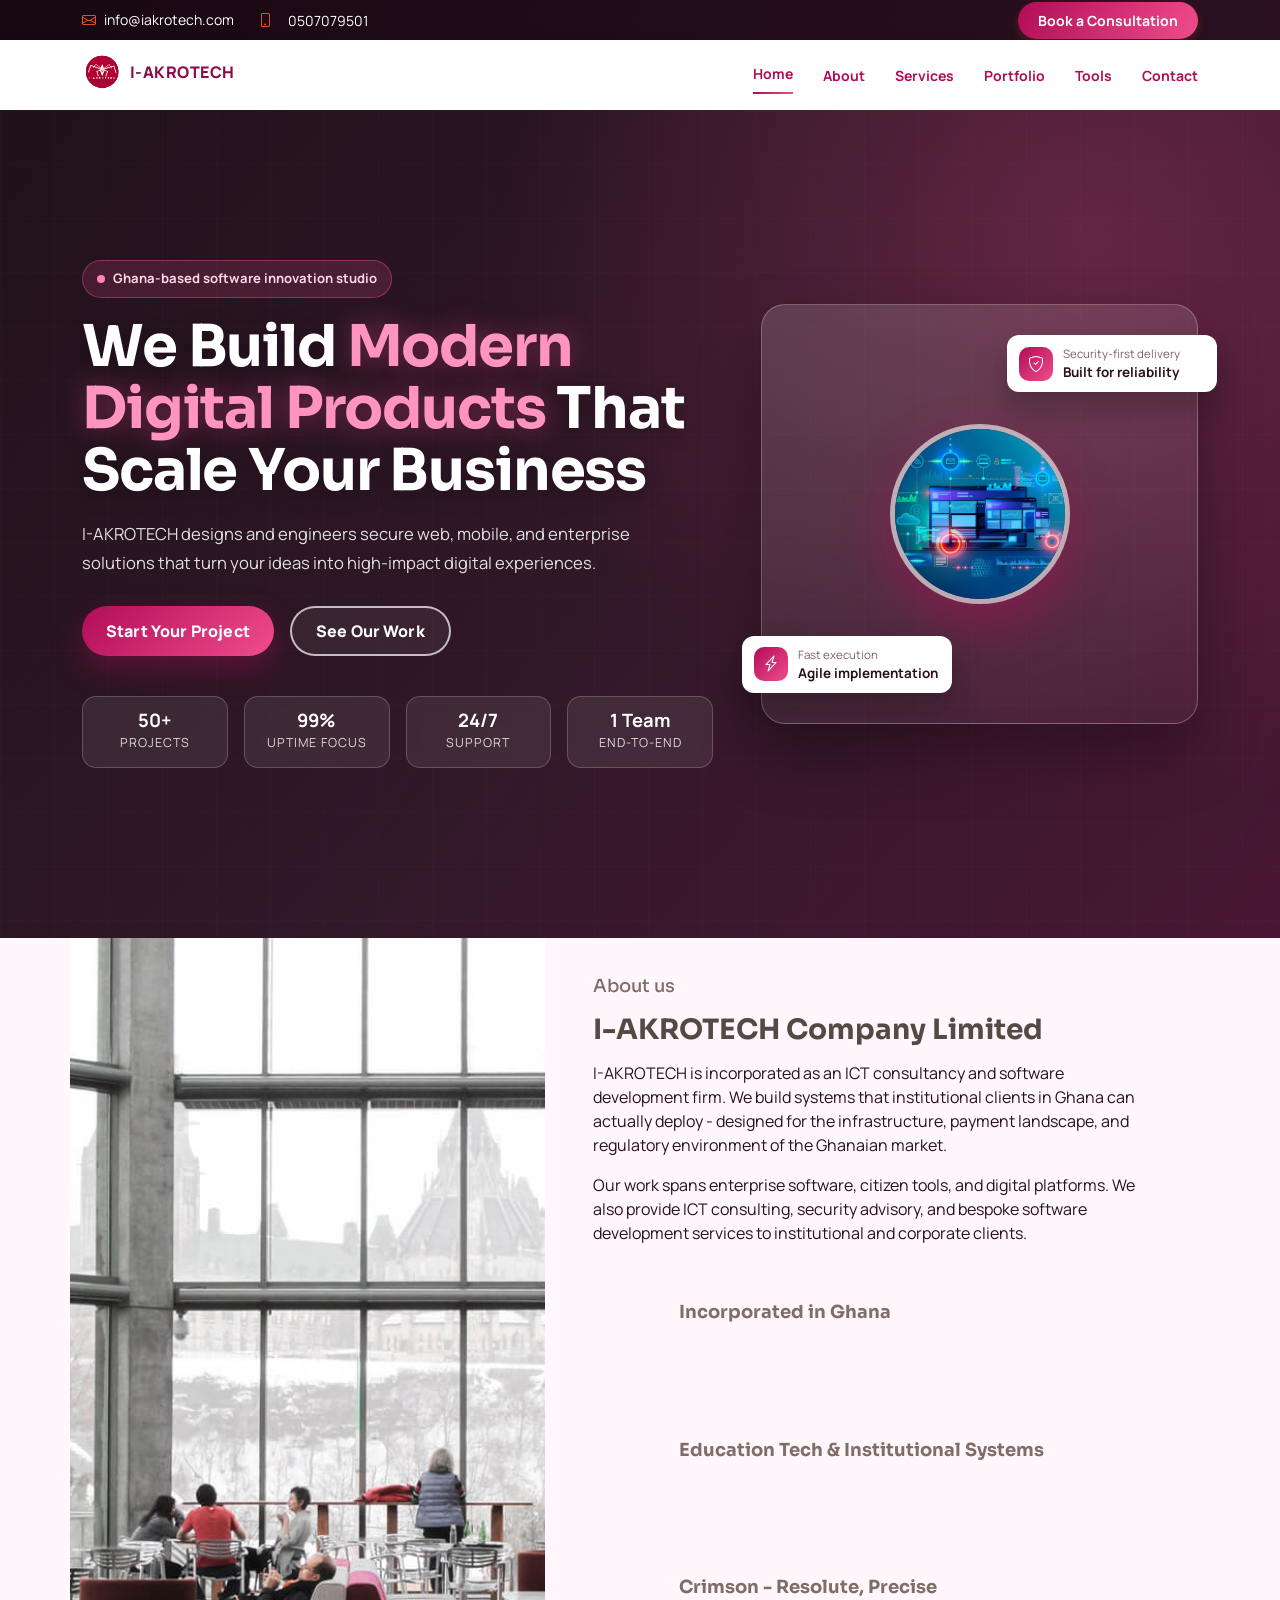
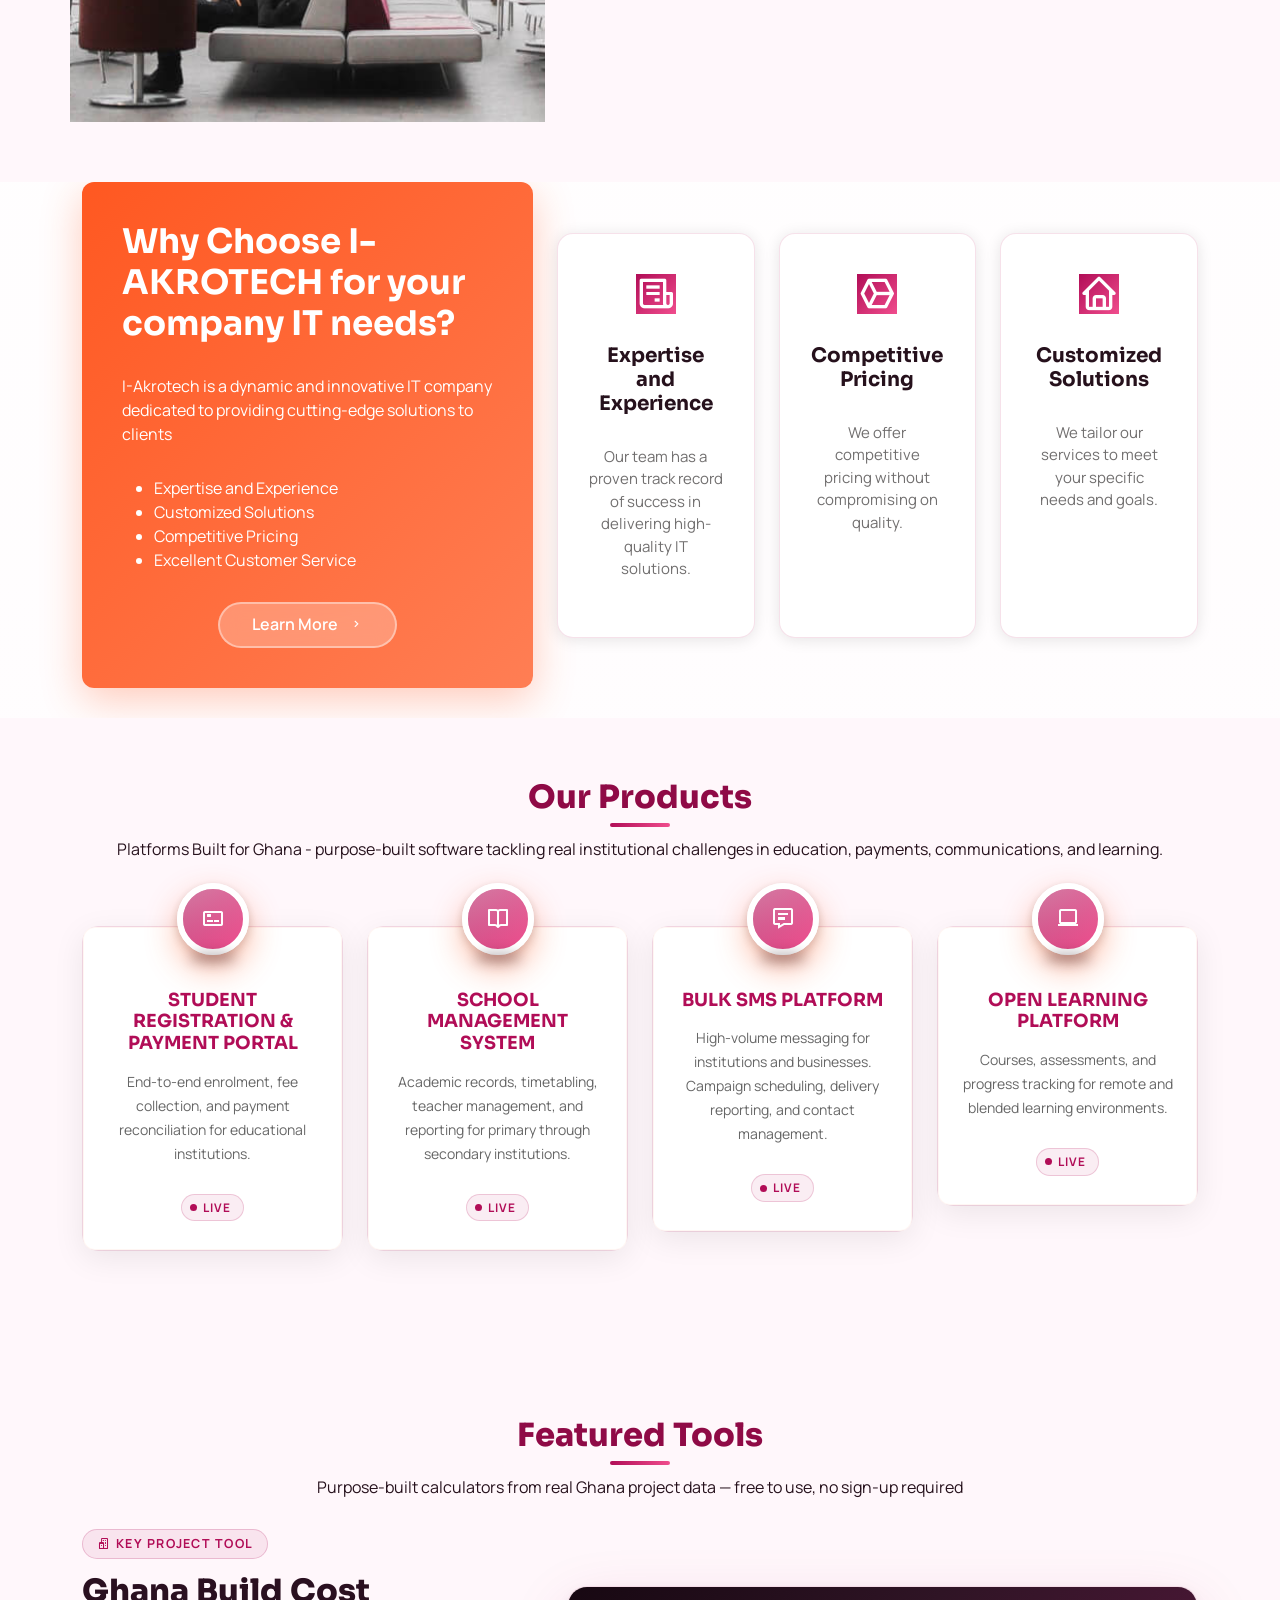
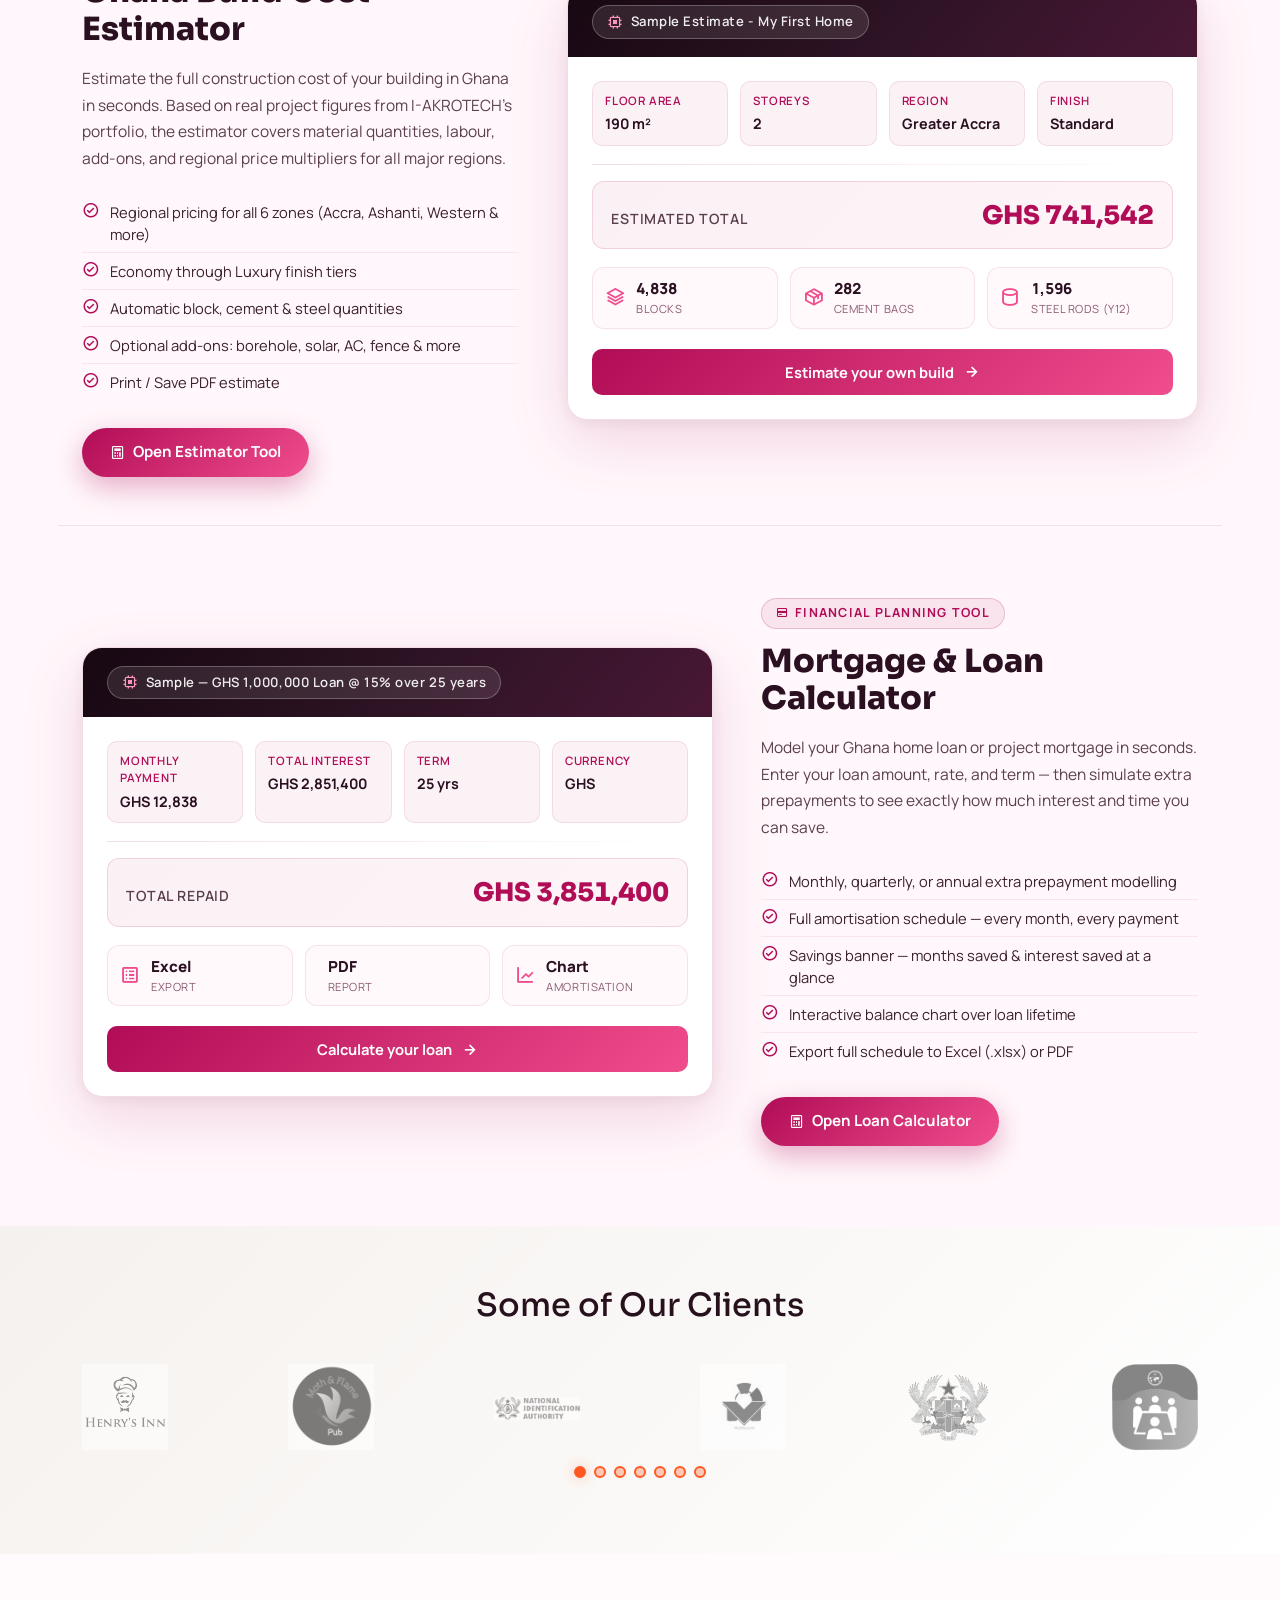
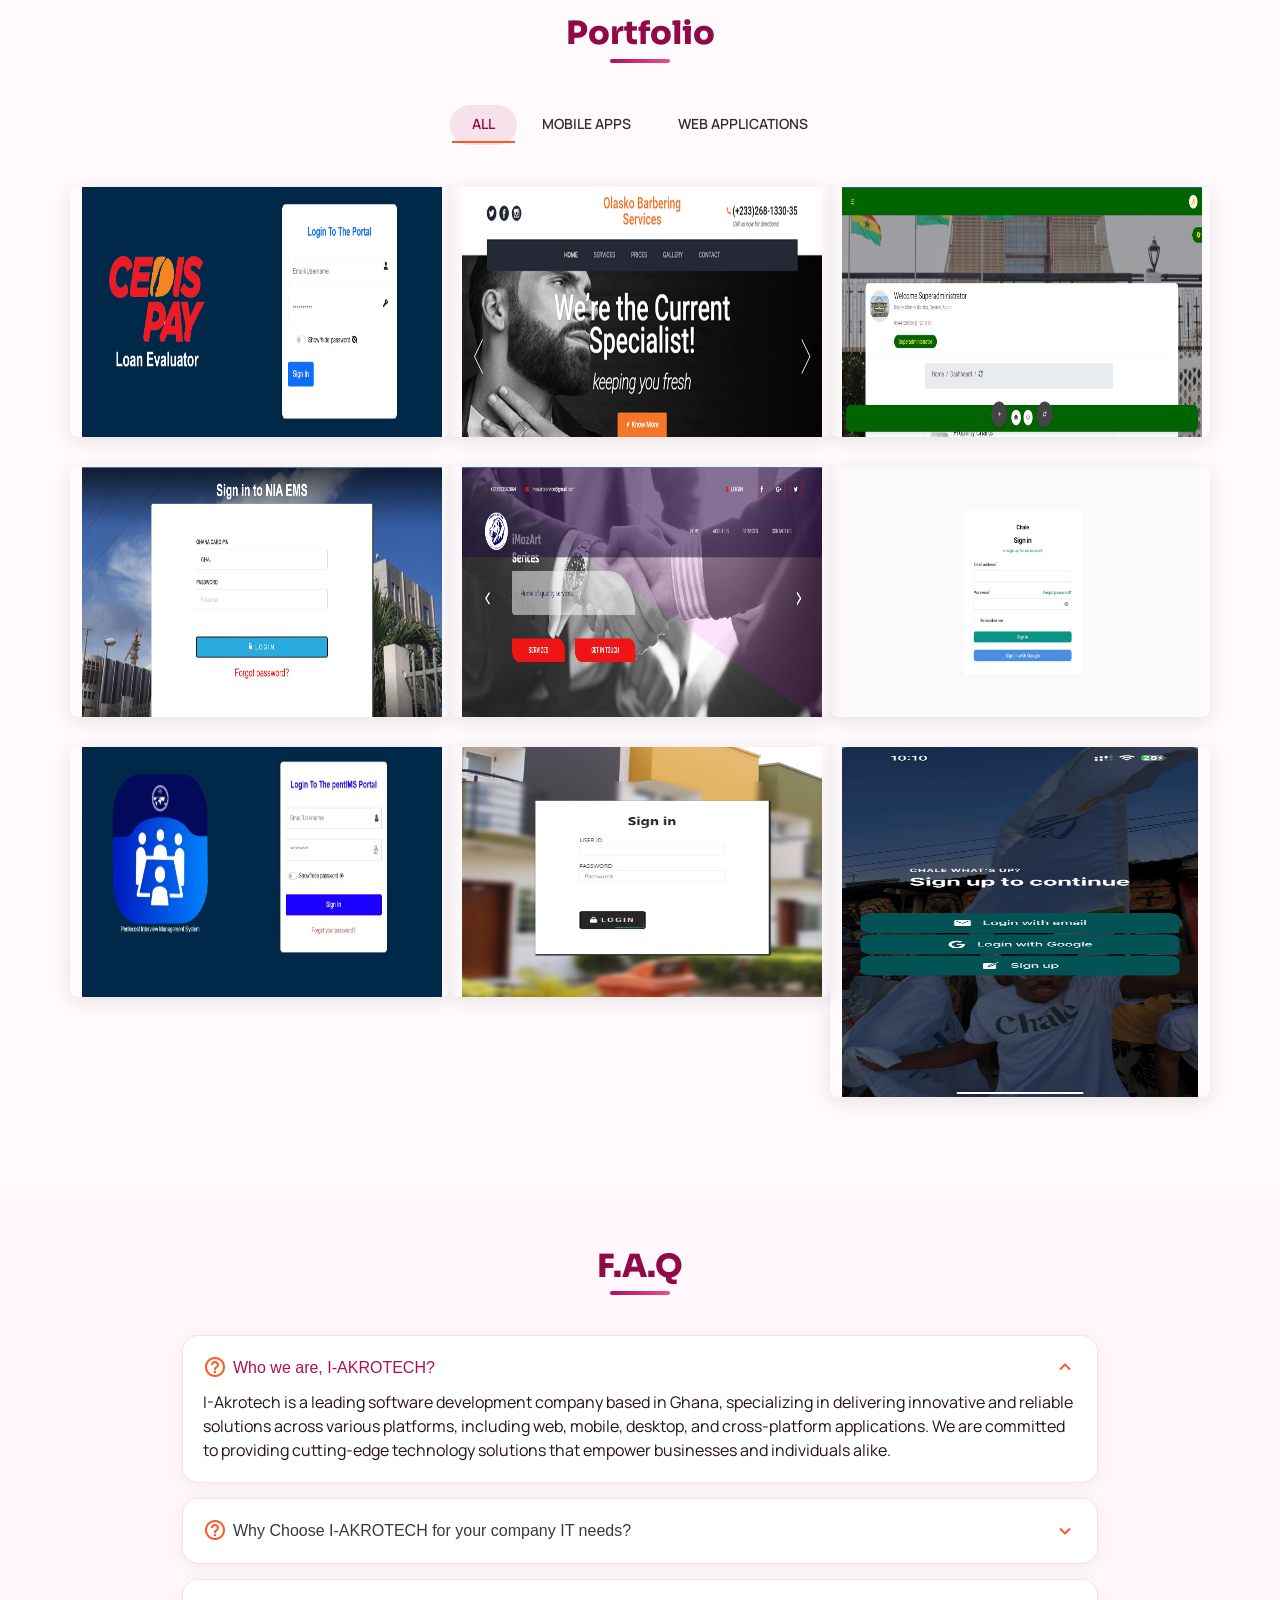
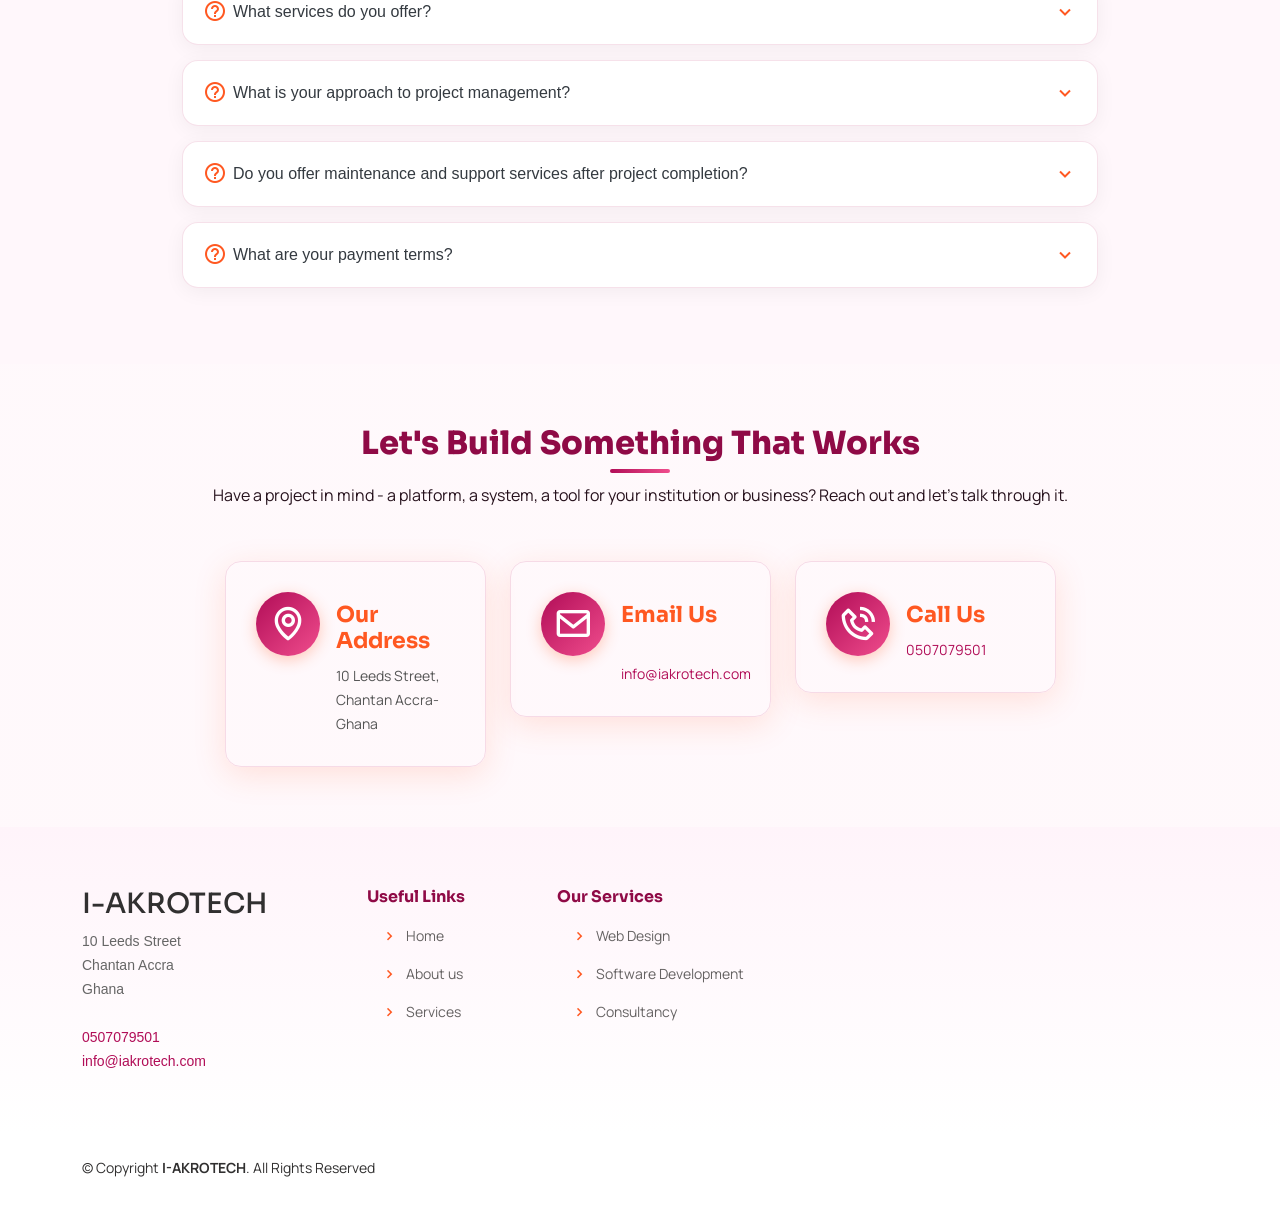
==== commit 683ed7b1: "feat: update estimator with Oct 2026 BOQ rates + add mortgage/loan calculator Estimator updates (fro" ====
--- a/index.html
+++ b/index.html
@@ -327,12 +327,12 @@
       </div>
     </section><!-- End Services Section -->
 
-    <!-- ======= Featured Tool Section ======= -->
+    <!-- ======= Featured Tools Section ======= -->
     <section id="featured-tool" class="featured-tool section-bg">
       <div class="container" data-aos="fade-up">
         <div class="section-title" data-aos="fade-up">
-          <h2>Featured Tool</h2>
-          <p>Built from real project data - get an instant Ghana construction cost estimate</p>
+          <h2>Featured Tools</h2>
+          <p>Purpose-built calculators from real Ghana project data — free to use, no sign-up required</p>
         </div>
         <div class="row align-items-center g-5">
 
@@ -416,8 +416,93 @@
           </div>
 
         </div>
-      </div>
-    </section><!-- End Featured Tool Section -->
+
+        <!-- ── Second tool: Mortgage & Loan Calculator ── -->
+        <div class="row align-items-center g-5 mt-5 pt-4" style="border-top:1px solid rgba(0,0,0,.07);">
+
+          <!-- Left: live preview card (reversed order) -->
+          <div class="col-lg-7 order-lg-1 order-2" data-aos="fade-right" data-aos-delay="200">
+            <div class="ft-preview-card">
+              <div class="ft-preview-header">
+                <span class="ft-preview-badge"><i class="bx bx-chip"></i> Sample — GHS 1,000,000 Loan @ 15% over 25 years</span>
+              </div>
+              <div class="ft-preview-body">
+                <div class="ft-preview-row">
+                  <div class="ft-preview-field">
+                    <span class="ft-label">Monthly Payment</span>
+                    <span class="ft-value">GHS 12,838</span>
+                  </div>
+                  <div class="ft-preview-field">
+                    <span class="ft-label">Total Interest</span>
+                    <span class="ft-value">GHS 2,851,400</span>
+                  </div>
+                  <div class="ft-preview-field">
+                    <span class="ft-label">Term</span>
+                    <span class="ft-value">25 yrs</span>
+                  </div>
+                  <div class="ft-preview-field">
+                    <span class="ft-label">Currency</span>
+                    <span class="ft-value">GHS</span>
+                  </div>
+                </div>
+                <div class="ft-divider"></div>
+                <div class="ft-preview-total">
+                  <span class="ft-total-label">Total Repaid</span>
+                  <span class="ft-total-amount">GHS 3,851,400</span>
+                </div>
+                <div class="ft-preview-materials">
+                  <div class="ft-mat">
+                    <i class="bx bx-spreadsheet"></i>
+                    <div>
+                      <strong>Excel</strong>
+                      <small>Export</small>
+                    </div>
+                  </div>
+                  <div class="ft-mat">
+                    <i class="bx bx-file-pdf"></i>
+                    <div>
+                      <strong>PDF</strong>
+                      <small>Report</small>
+                    </div>
+                  </div>
+                  <div class="ft-mat">
+                    <i class="bx bx-line-chart"></i>
+                    <div>
+                      <strong>Chart</strong>
+                      <small>Amortisation</small>
+                    </div>
+                  </div>
+                </div>
+                <a href="loan_calculator.html" target="_blank" rel="noopener" class="ft-preview-cta">
+                  Calculate your loan <i class="bx bx-right-arrow-alt"></i>
+                </a>
+              </div>
+            </div>
+          </div>
+
+          <!-- Right: description -->
+          <div class="col-lg-5 order-lg-2 order-1" data-aos="fade-left" data-aos-delay="100">
+            <span class="ft-eyebrow"><i class="bx bx-credit-card"></i> Financial Planning Tool</span>
+            <h3 class="ft-heading">Mortgage &amp; Loan Calculator</h3>
+            <p class="ft-desc">
+              Model your Ghana home loan or project mortgage in seconds. Enter your loan amount, rate, and term — then simulate extra prepayments to see exactly how much interest and time you can save.
+            </p>
+            <ul class="ft-features">
+              <li><i class="bx bx-check-circle"></i> Monthly, quarterly, or annual extra prepayment modelling</li>
+              <li><i class="bx bx-check-circle"></i> Full amortisation schedule — every month, every payment</li>
+              <li><i class="bx bx-check-circle"></i> Savings banner — months saved &amp; interest saved at a glance</li>
+              <li><i class="bx bx-check-circle"></i> Interactive balance chart over loan lifetime</li>
+              <li><i class="bx bx-check-circle"></i> Export full schedule to Excel (.xlsx) or PDF</li>
+            </ul>
+            <a href="loan_calculator.html" target="_blank" rel="noopener" class="btn-ft-launch">
+              <i class="bx bx-calculator"></i> Open Loan Calculator
+            </a>
+          </div>
+
+        </div>
+
+      </div>
+    </section><!-- End Featured Tools Section -->
 
     <!-- ======= Clients Section ======= -->
     <section id="clients" class="clients">
--- a/assets/css/style.css
+++ b/assets/css/style.css
@@ -948,22 +948,31 @@
 /*--------------------------------------------------------------
 # Services
 --------------------------------------------------------------*/
+/* 1. Main outer wrapper - keeps overflow visible so the icon can pop out */
 .services .icon-box {
-  padding: 62px 22px 28px;
   margin-top: 35px;
   margin-bottom: 25px;
   text-align: center;
+  position: relative;
+  overflow: visible; 
+  background: transparent; /* Background moves to the inner content */
+}
+
+/* 2. The new inner container - handles the card shapes, borders, and hides the shine */
+.services .box-content {
+  padding: 62px 22px 28px;
   min-height: 220px;
-  position: relative;
   background: #fff;
   box-shadow: 0px 8px 32px rgba(0, 0, 0, 0.08);
   border-radius: 12px;
+  border: 1px solid rgba(255, 88, 33, 0.05);
+  overflow: hidden; /* Safely clips the shine without clipping the icon! */
+  position: relative;
   transition: all 0.5s cubic-bezier(0.23, 1, 0.320, 1);
-  border: 1px solid rgba(255, 88, 33, 0.05);
-  overflow: visible;
-}
-
-.services .icon-box::before {
+}
+
+/* 3. The shine effect - now targets .box-content instead */
+.services .box-content::before {
   content: '';
   position: absolute;
   top: 0;
@@ -972,15 +981,18 @@
   height: 100%;
   background: linear-gradient(90deg, transparent, rgba(255, 88, 33, 0.1), transparent);
   transition: left 0.6s;
-}
-
-.services .icon-box:hover {
+  pointer-events: none; /* Keeps it unclickable */
+}
+
+/* 4. Trigger card hover adjustments on the inner container */
+.services .icon-box:hover .box-content {
   box-shadow: 0px 16px 48px rgba(255, 88, 33, 0.2);
   transform: translateY(-12px);
   border-color: rgba(255, 88, 33, 0.2);
 }
 
-.services .icon-box:hover::before {
+/* 5. Trigger the shine animation */
+.services .icon-box:hover .box-content::before {
   left: 100%;
 }
 
